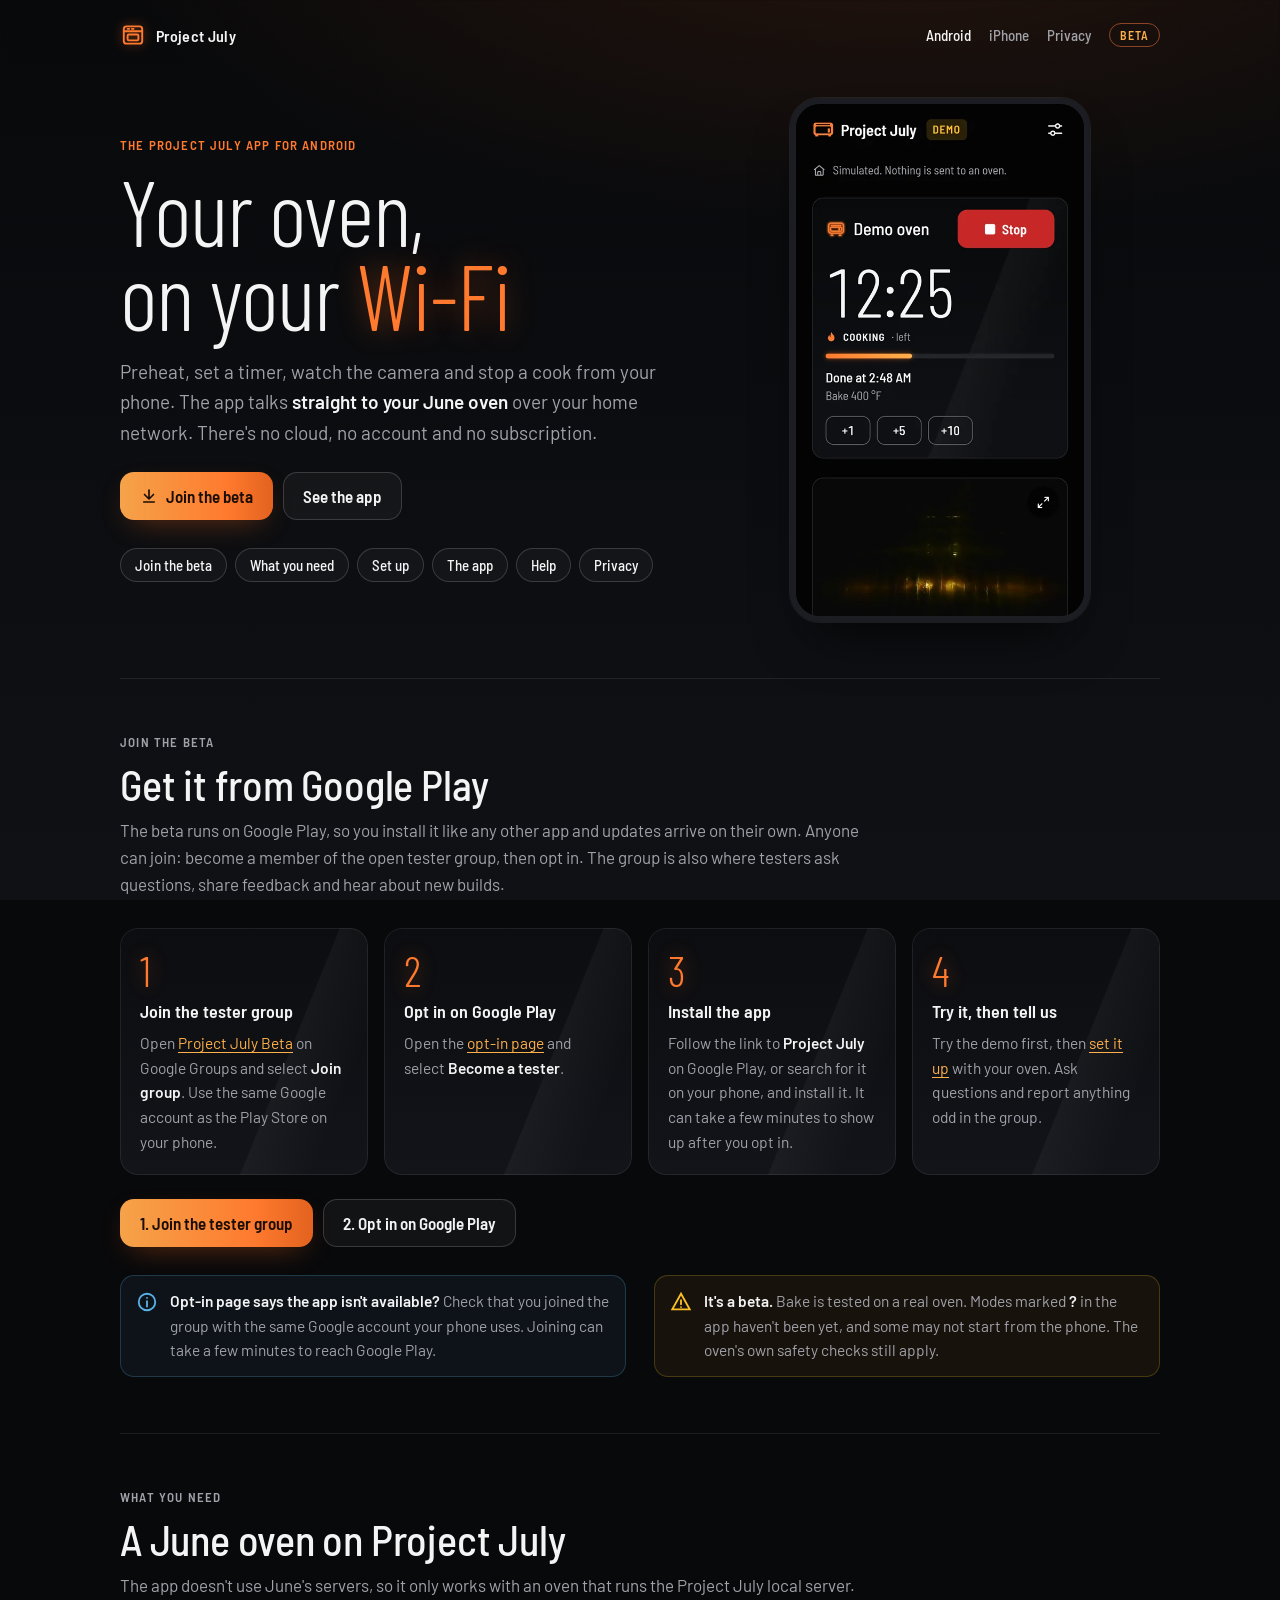
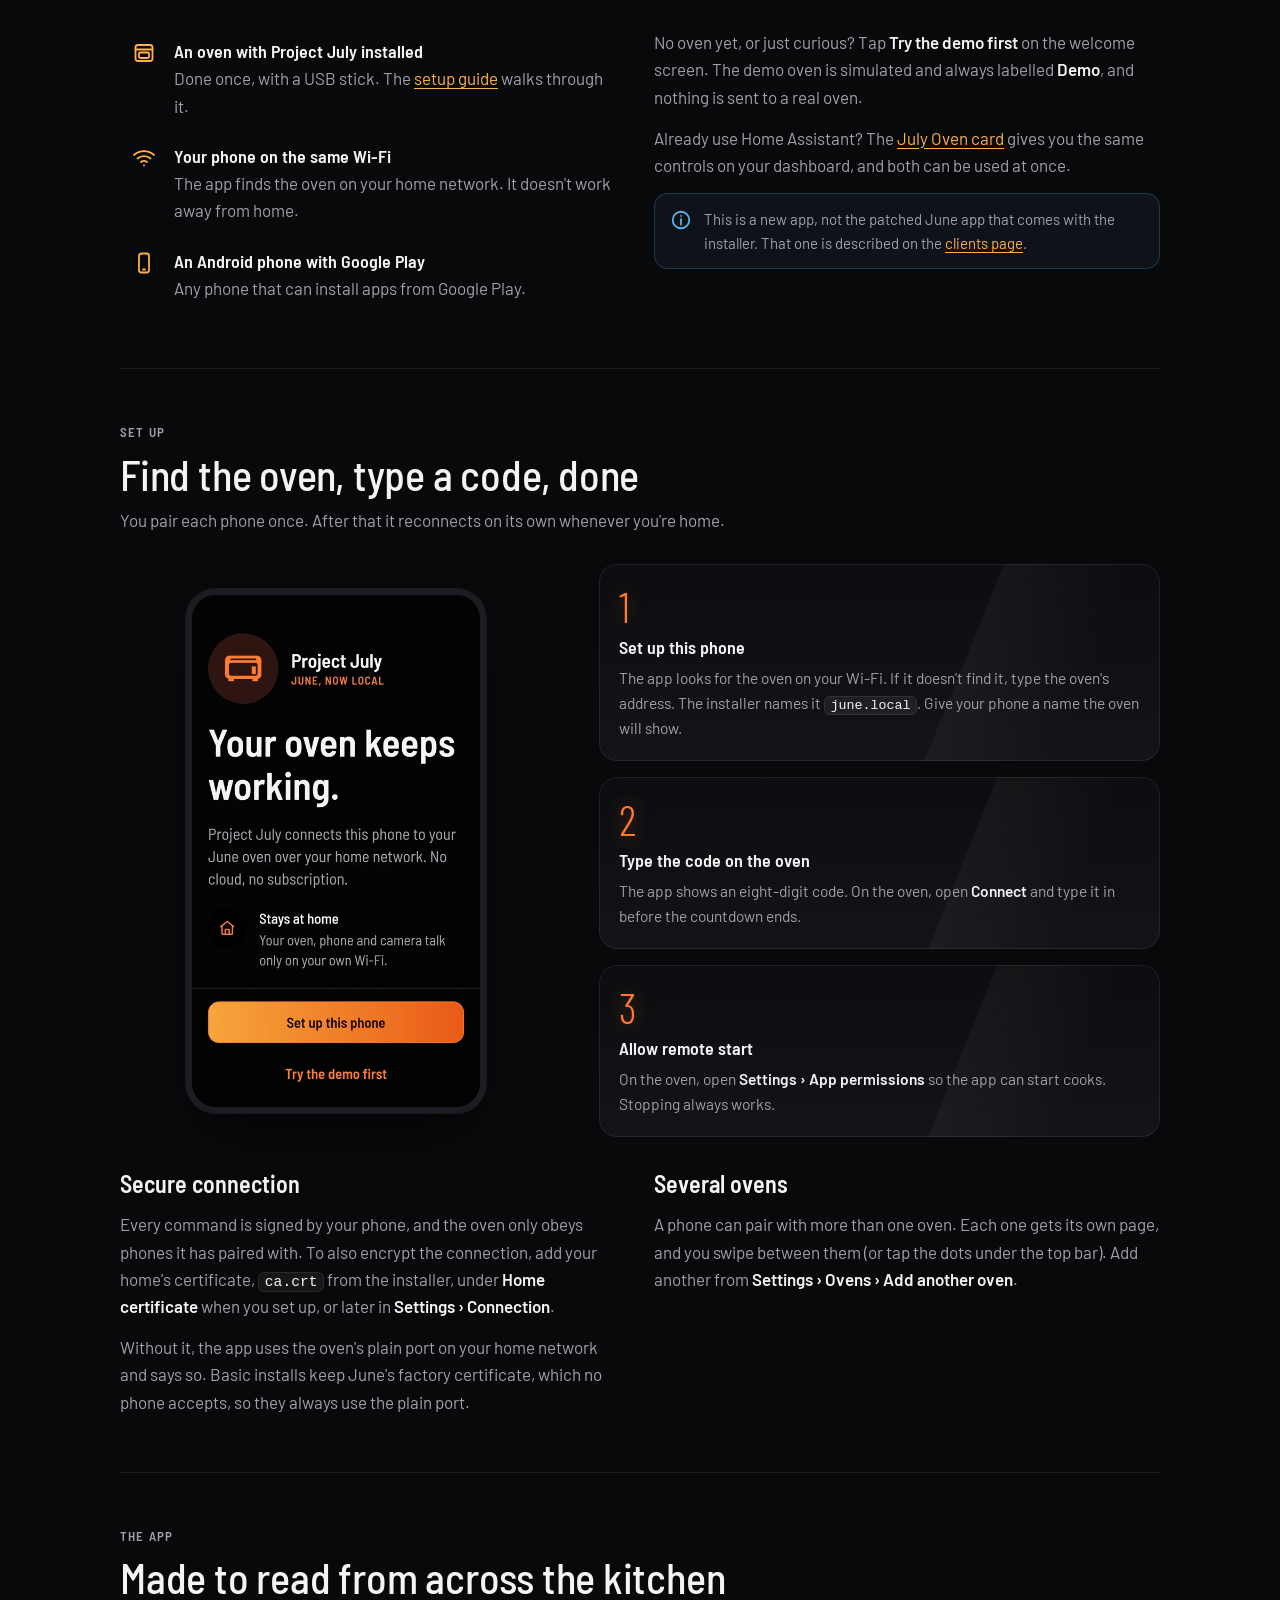
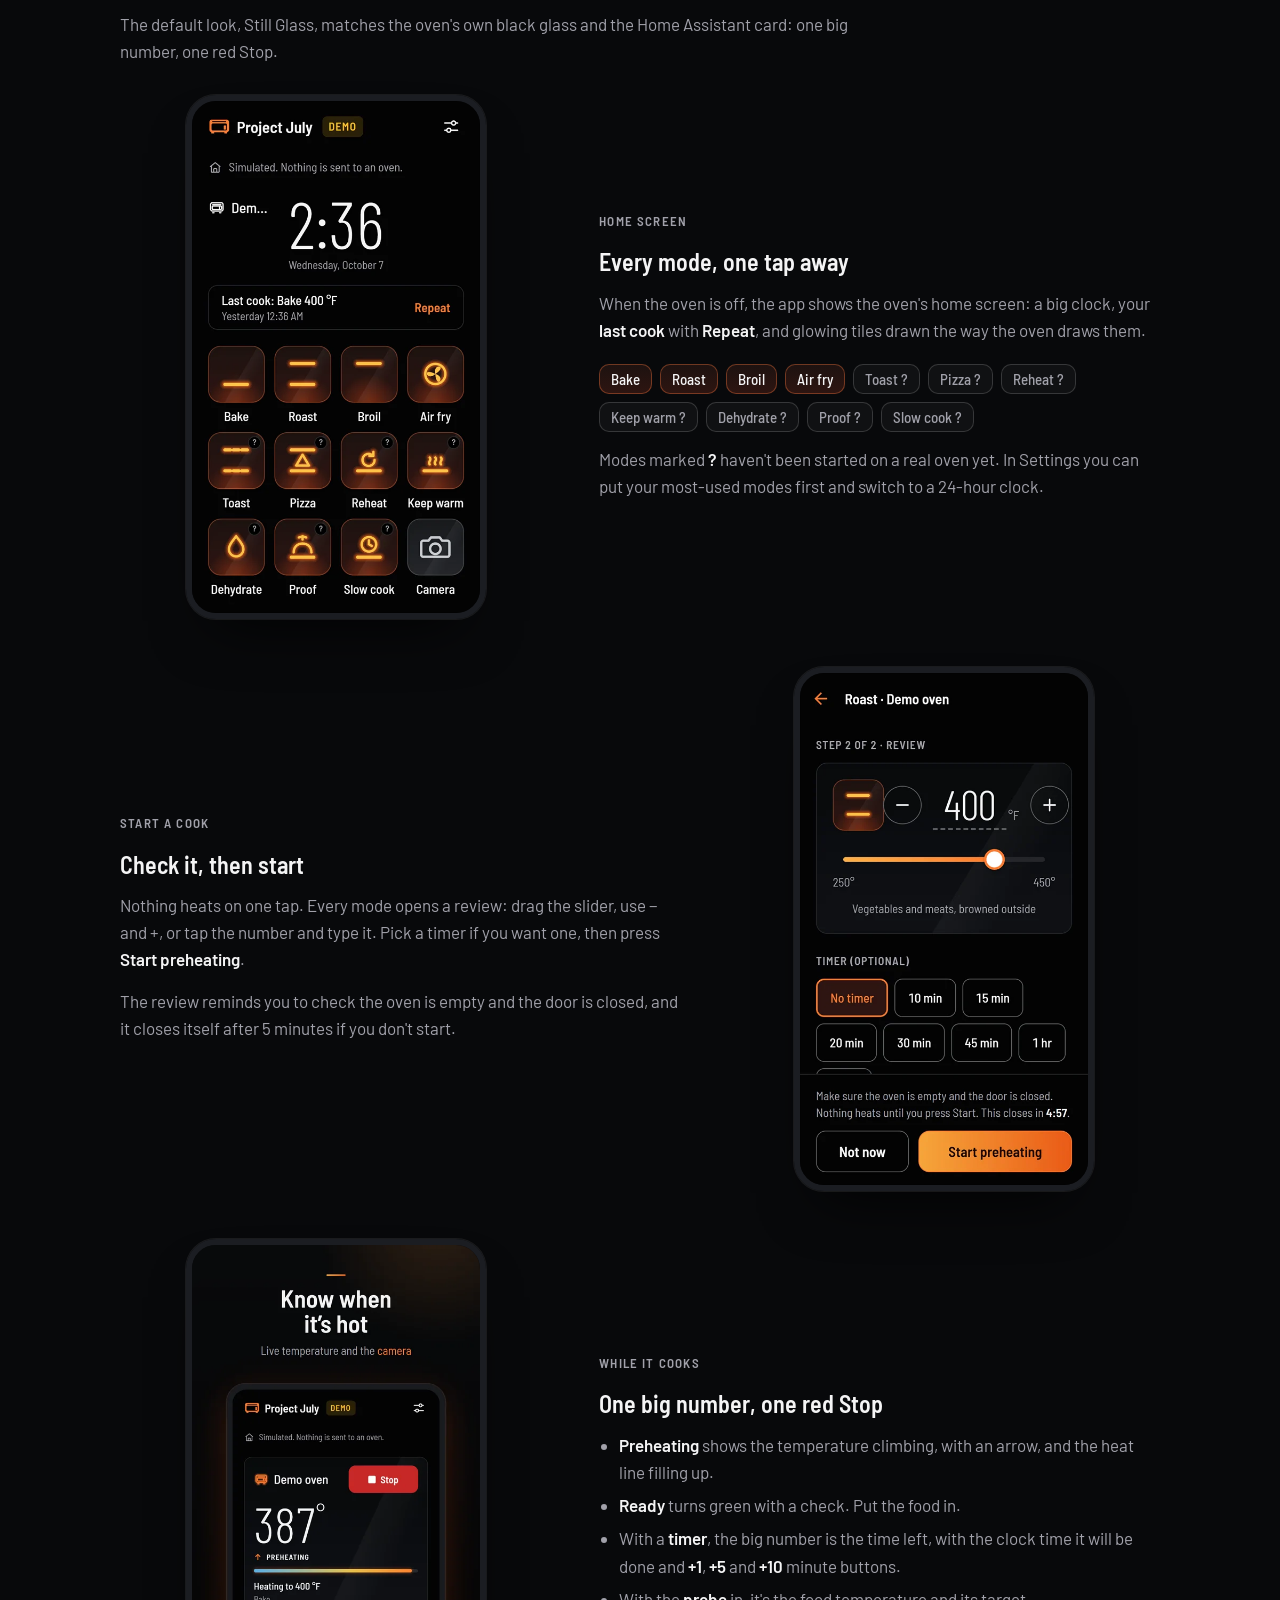
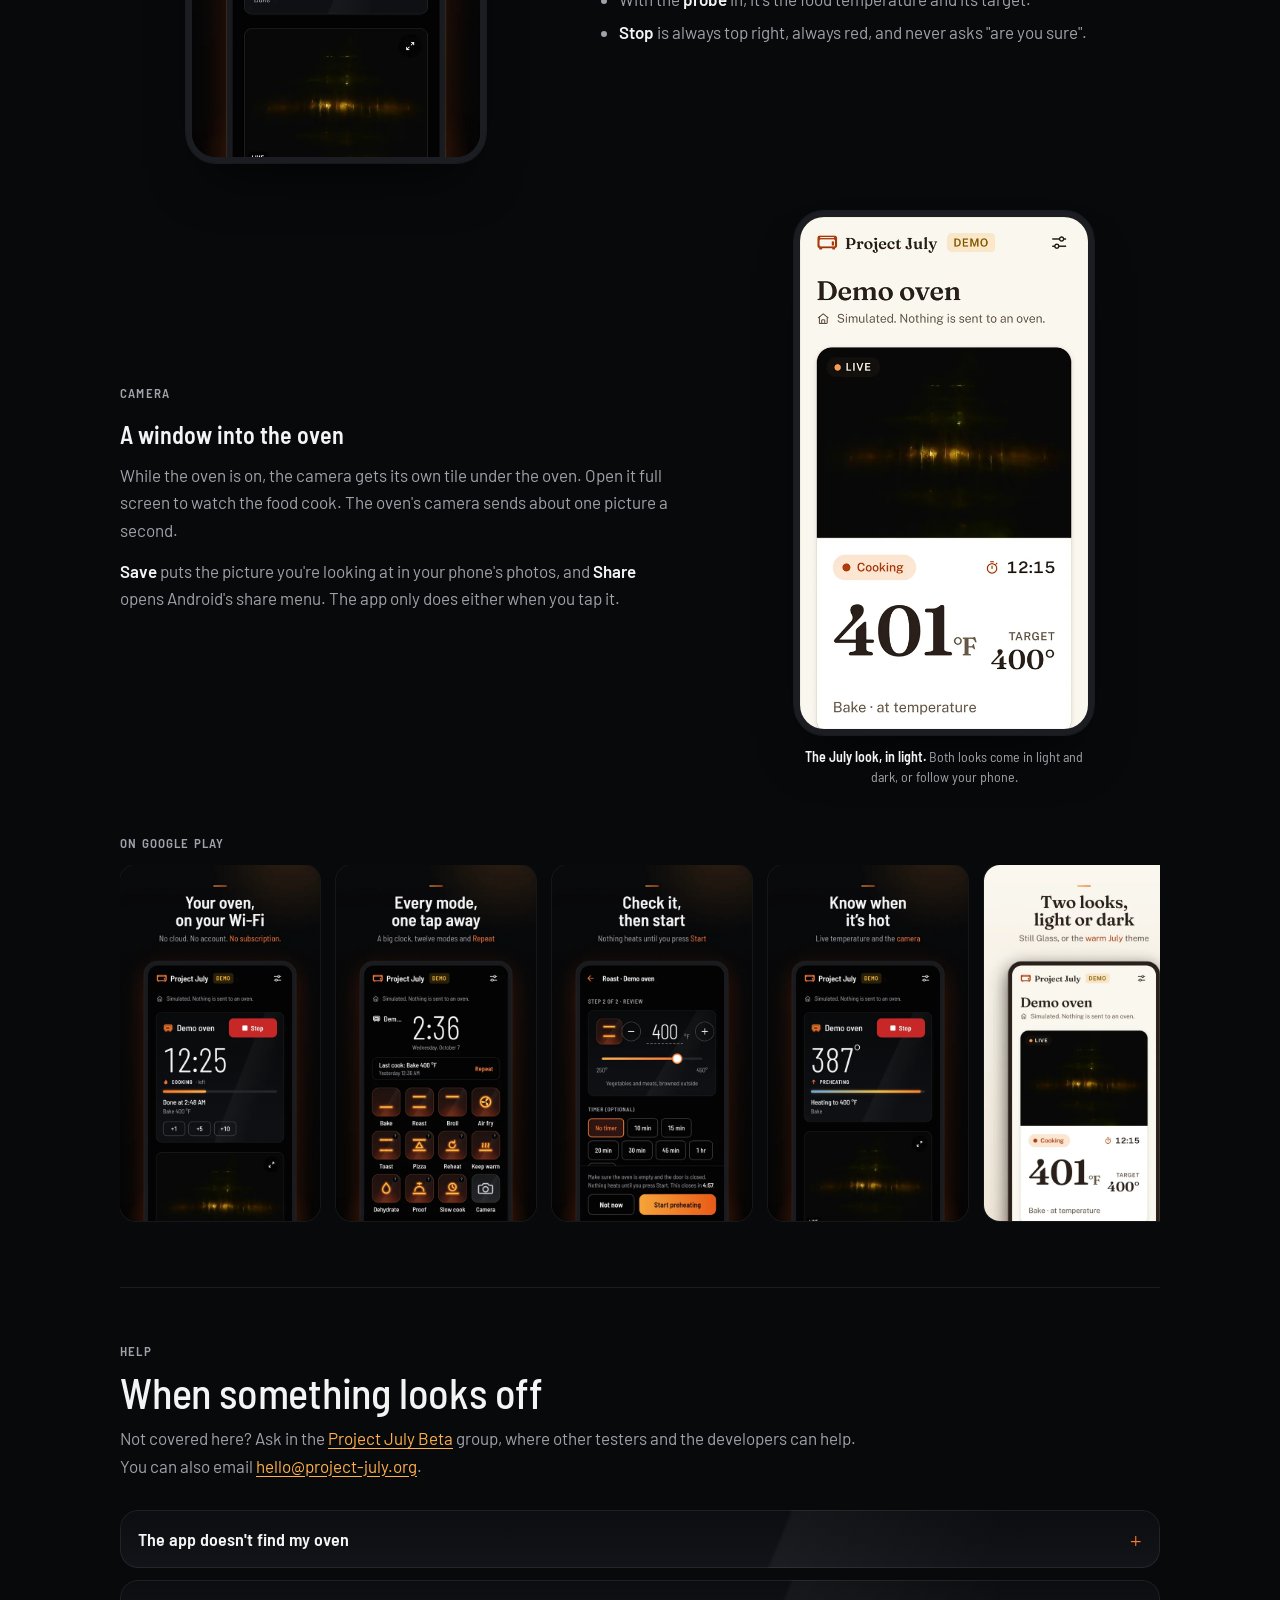
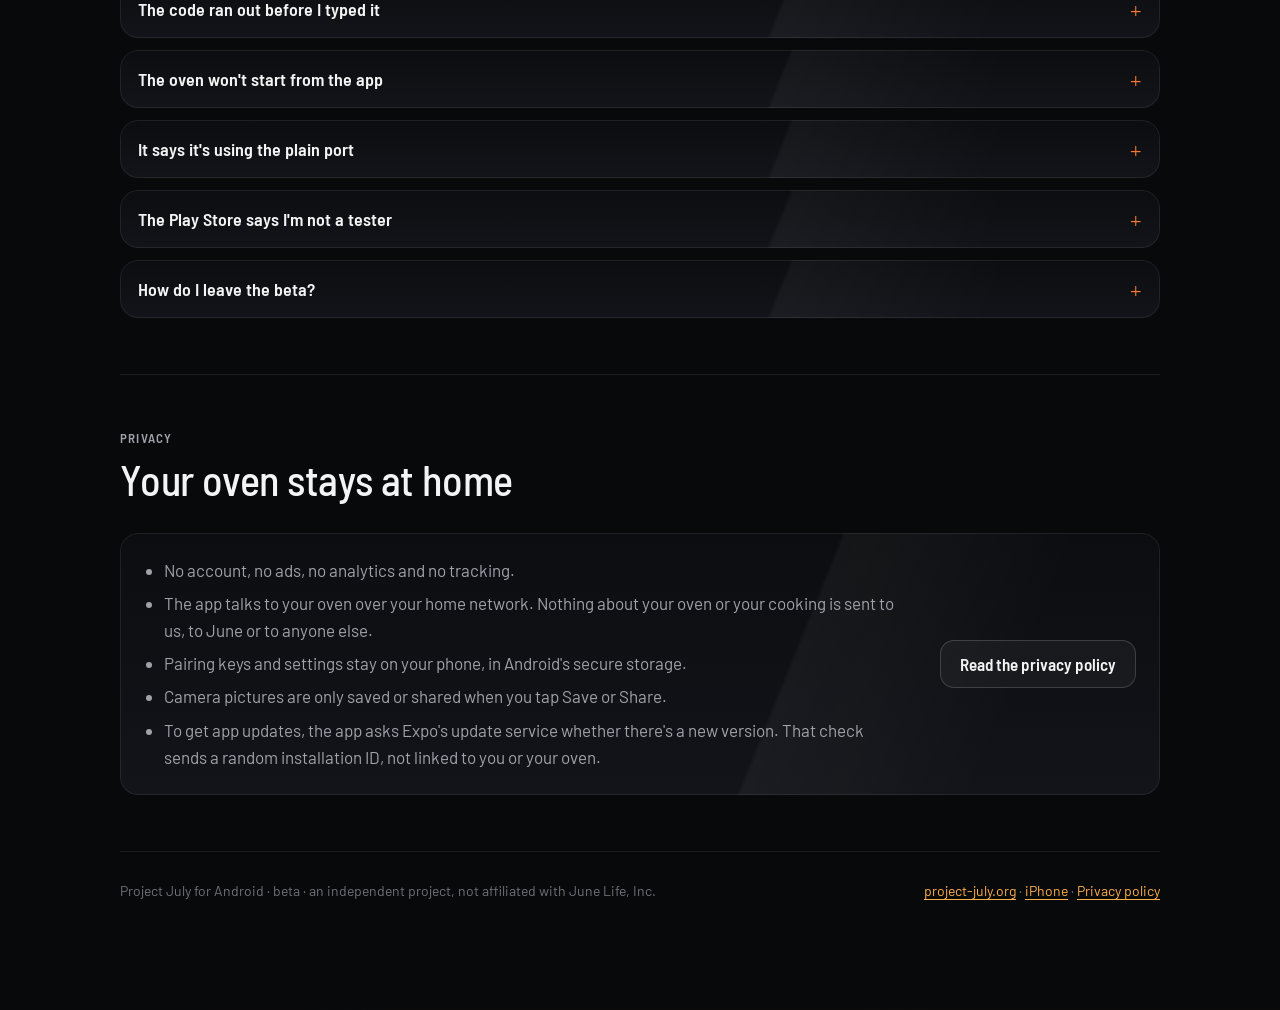
==== public/android/index.html @ 2d199216 "Add Android and iPhone app pages and the open beta sign-up - /android/ and /ios/: the Project July a" ====
<!doctype html>
<html lang="en">
<head>
<meta charset="utf-8">
<meta name="viewport" content="width=device-width, initial-scale=1">
<title>Project July for Android — Project July</title>
<meta name="description" content="The Project July app for Android: preheat, set timers, watch the camera and stop a cook on your June oven over your home Wi-Fi, with no cloud and no account. Join the beta on Google Play.">
<meta name="theme-color" content="#08090b">
<link rel="canonical" href="https://project-july.org/android/">
<link rel="icon" href="../assets/project-july-mark.svg" type="image/svg+xml">
<link rel="apple-touch-icon" href="../apple-touch-icon.png">

<!-- Link previews -->
<meta property="og:type" content="website">
<meta property="og:site_name" content="Project July">
<meta property="og:url" content="https://project-july.org/android/">
<meta property="og:title" content="Project July for Android: join the beta">
<meta property="og:description" content="Run your June oven from your phone, over your own home Wi-Fi. No cloud, no account, no subscription.">
<meta property="og:image" content="https://project-july.org/assets/app/feature-graphic.png">
<meta property="og:image:alt" content="Project July, June now local: the app's cooking screen with 12:25 left, a red Stop button and +1, +5 and +10 minute buttons.">
<meta property="og:locale" content="en_US">
<meta name="twitter:card" content="summary_large_image">
<link rel="preconnect" href="https://fonts.googleapis.com">
<link rel="preconnect" href="https://fonts.gstatic.com" crossorigin>
<link rel="stylesheet" href="https://fonts.googleapis.com/css2?family=Barlow:wght@400;500;600&family=Barlow+Condensed:wght@300;400;500&family=Barlow+Semi+Condensed:wght@400;500;600&display=swap">
<link rel="stylesheet" href="../css/app-pages.css">
</head>
<body>

<div class="wrap">
  <header class="top">
    <a class="brand" href="../" aria-label="Project July, home">
      <svg viewBox="0 0 24 24" fill="none" stroke="currentColor" stroke-width="1.75" stroke-linecap="round" stroke-linejoin="round" aria-hidden="true"><rect x="3.5" y="4" width="17" height="16" rx="2.5"/><path d="M3.5 8.5h17M7 6.3h1.5M11 6.3h1.5"/><rect x="7" y="11.5" width="10" height="5.5" rx="1.2"/></svg>
      Project July
    </a>
    <nav class="top-links" aria-label="App pages">
      <a href="./" aria-current="page">Android</a>
      <a href="../ios/">iPhone</a>
      <a href="/clients/privacy" class="hide-sm">Privacy</a>
      <span class="ver beta">Beta</span>
    </nav>
  </header>

  <div class="hero">
    <div>
      <div class="lab ember">The Project July app for Android</div>
      <h1 style="margin-top:14px">Your oven, on your <em>Wi‑Fi</em></h1>
      <p class="lede">Preheat, set a timer, watch the camera and stop a cook from your phone. The app talks <b>straight to your June oven</b> over your home network. There's no cloud, no account and no subscription.</p>
      <div class="btns">
        <a class="btn" href="#beta"><svg viewBox="0 0 24 24" fill="none" stroke="currentColor" stroke-width="2.2" stroke-linecap="round" stroke-linejoin="round" aria-hidden="true"><path d="M12 4v12M6 10l6 6 6-6M5 20h14"/></svg>Join the beta</a>
        <a class="btn ghost" href="#tour">See the app</a>
      </div>
      <nav class="jump" aria-label="Sections">
        <a href="#beta">Join the beta</a><a href="#needs">What you need</a><a href="#setup">Set up</a><a href="#tour">The app</a><a href="#help">Help</a><a href="#privacy">Privacy</a>
      </nav>
    </div>
    <figure class="phone glow"><img src="../assets/app/cooking.webp" width="540" height="960" alt="The app while cooking: Demo oven with a red Stop button, 12:25 left, Cooking, done at 2:48 AM, Bake 400 °F, buttons to add 1, 5 or 10 minutes, and the camera tile below."></figure>
  </div>

  <section id="beta">
    <div class="sec-head">
      <div class="lab">Join the beta</div>
      <h2>Get it from Google Play</h2>
      <p>The beta runs on Google Play, so you install it like any other app and updates arrive on their own. Anyone can join: become a member of the open tester group, then opt in. The group is also where testers ask questions, share feedback and hear about new builds.</p>
    </div>
    <ol class="steps">
      <li class="glass"><b>Join the tester group</b><span>Open <a href="https://groups.google.com/g/prj-july-beta">Project July Beta</a> on Google Groups and select <b>Join group</b>. Use the same Google account as the Play Store on your phone.</span></li>
      <li class="glass"><b>Opt in on Google Play</b><span>Open the <a href="https://play.google.com/apps/testing/org.projectjuly.oven">opt-in page</a> and select <b>Become a tester</b>.</span></li>
      <li class="glass"><b>Install the app</b><span>Follow the link to <b>Project July</b> on Google Play, or search for it on your phone, and install it. It can take a few minutes to show up after you opt in.</span></li>
      <li class="glass"><b>Try it, then tell us</b><span>Try the demo first, then <a href="#setup">set it up</a> with your oven. Ask questions and report anything odd in the group.</span></li>
    </ol>
    <div class="btns">
      <a class="btn" href="https://groups.google.com/g/prj-july-beta">1. Join the tester group</a>
      <a class="btn ghost" href="https://play.google.com/apps/testing/org.projectjuly.oven">2. Opt in on Google Play</a>
    </div>
    <div class="two" style="margin-top:28px">
      <div class="note cool" role="note"><svg viewBox="0 0 24 24" fill="none" stroke="currentColor" stroke-width="2" stroke-linecap="round" aria-hidden="true"><circle cx="12" cy="12" r="9"/><path d="M12 11v6M12 7.5v.01"/></svg><div><b>Opt-in page says the app isn't available?</b> Check that you joined the group with the same Google account your phone uses. Joining can take a few minutes to reach Google Play.</div></div>
      <div class="note" role="note"><svg viewBox="0 0 24 24" fill="none" stroke="currentColor" stroke-width="2" stroke-linecap="round" aria-hidden="true"><path d="M12 3 2.5 20h19z"/><path d="M12 10v4.5M12 17.5v.01"/></svg><div><b>It's a beta.</b> Bake is tested on a real oven. Modes marked <b>?</b> in the app haven't been yet, and some may not start from the phone. The oven's own safety checks still apply.</div></div>
    </div>
  </section>

  <section id="needs">
    <div class="sec-head">
      <div class="lab">What you need</div>
      <h2>A June oven on Project July</h2>
      <p>The app doesn't use June's servers, so it only works with an oven that runs the Project July local server.</p>
    </div>
    <div class="two">
      <ul class="feats">
        <li><svg viewBox="0 0 24 24" fill="none" stroke="currentColor" stroke-width="1.8" stroke-linecap="round" stroke-linejoin="round" aria-hidden="true"><rect x="3.5" y="4" width="17" height="16" rx="2.5"/><path d="M3.5 8.5h17"/><rect x="7" y="11.5" width="10" height="5.5" rx="1.2"/></svg><div><b>An oven with Project July installed</b>Done once, with a USB stick. The <a href="../setup/">setup guide</a> walks through it.</div></li>
        <li><svg viewBox="0 0 24 24" fill="none" stroke="currentColor" stroke-width="1.8" stroke-linecap="round" stroke-linejoin="round" aria-hidden="true"><path d="M2 9a15 15 0 0 1 20 0M5.5 12.5a10 10 0 0 1 13 0M9 16a5 5 0 0 1 6 0"/><path d="M12 19.5v.01"/></svg><div><b>Your phone on the same Wi‑Fi</b>The app finds the oven on your home network. It doesn't work away from home.</div></li>
        <li><svg viewBox="0 0 24 24" fill="none" stroke="currentColor" stroke-width="1.8" stroke-linecap="round" stroke-linejoin="round" aria-hidden="true"><rect x="7" y="2.5" width="10" height="19" rx="2.5"/><path d="M11 18.5h2"/></svg><div><b>An Android phone with Google Play</b>Any phone that can install apps from Google Play.</div></li>
      </ul>
      <div class="prose">
        <p>No oven yet, or just curious? Tap <b>Try the demo first</b> on the welcome screen. The demo oven is simulated and always labelled <b>Demo</b>, and nothing is sent to a real oven.</p>
        <p>Already use Home Assistant? The <a href="../card/">July Oven card</a> gives you the same controls on your dashboard, and both can be used at once.</p>
        <p class="note cool" style="font-size:15px"><svg viewBox="0 0 24 24" fill="none" stroke="currentColor" stroke-width="2" stroke-linecap="round" aria-hidden="true"><circle cx="12" cy="12" r="9"/><path d="M12 11v6M12 7.5v.01"/></svg><span>This is a new app, not the patched June app that comes with the installer. That one is described on the <a href="../clients#android">clients page</a>.</span></p>
      </div>
    </div>
  </section>

  <section id="setup">
    <div class="sec-head">
      <div class="lab">Set up</div>
      <h2>Find the oven, type a code, done</h2>
      <p>You pair each phone once. After that it reconnects on its own whenever you're home.</p>
    </div>
    <div class="pair">
      <figure class="phone"><img src="../assets/app/welcome.webp" width="540" height="960" loading="lazy" alt="Welcome screen: Your oven keeps working, with Set up this phone and Try the demo first."></figure>
      <ol class="steps three" style="grid-template-columns:minmax(0,1fr)">
        <li class="glass"><b>Set up this phone</b><span>The app looks for the oven on your Wi‑Fi. If it doesn't find it, type the oven's address. The installer names it <code>june.local</code>. Give your phone a name the oven will show.</span></li>
        <li class="glass"><b>Type the code on the oven</b><span>The app shows an eight-digit code. On the oven, open <b>Connect</b> and type it in before the countdown ends.</span></li>
        <li class="glass"><b>Allow remote start</b><span>On the oven, open <b>Settings › App permissions</b> so the app can start cooks. Stopping always works.</span></li>
      </ol>
    </div>
    <div class="two" style="margin-top:28px">
      <div class="prose">
        <h3>Secure connection</h3>
        <p>Every command is signed by your phone, and the oven only obeys phones it has paired with. To also encrypt the connection, add your home's certificate, <code>ca.crt</code> from the installer, under <b>Home certificate</b> when you set up, or later in <b>Settings › Connection</b>.</p>
        <p>Without it, the app uses the oven's plain port on your home network and says so. Basic installs keep June's factory certificate, which no phone accepts, so they always use the plain port.</p>
      </div>
      <div class="prose">
        <h3>Several ovens</h3>
        <p>A phone can pair with more than one oven. Each one gets its own page, and you swipe between them (or tap the dots under the top bar). Add another from <b>Settings › Ovens › Add another oven</b>.</p>
      </div>
    </div>
  </section>

  <section id="tour">
    <div class="sec-head">
      <div class="lab">The app</div>
      <h2>Made to read from across the kitchen</h2>
      <p>The default look, Still Glass, matches the oven's own black glass and the Home Assistant card: one big number, one red Stop.</p>
    </div>

    <div class="pair">
      <figure class="phone"><img src="../assets/app/home.webp" width="540" height="960" loading="lazy" alt="Home screen with the oven off: a big clock, the last cook (Bake 400 °F) with Repeat, and twelve glowing tiles for the cook modes and the camera."></figure>
      <div class="prose">
        <div class="lab">Home screen</div>
        <h3>Every mode, one tap away</h3>
        <p>When the oven is off, the app shows the oven's home screen: a big clock, your <b>last cook</b> with <b>Repeat</b>, and glowing tiles drawn the way the oven draws them.</p>
        <div class="modes"><span class="mode">Bake</span><span class="mode">Roast</span><span class="mode">Broil</span><span class="mode">Air fry</span><span class="mode off">Toast ?</span><span class="mode off">Pizza ?</span><span class="mode off">Reheat ?</span><span class="mode off">Keep warm ?</span><span class="mode off">Dehydrate ?</span><span class="mode off">Proof ?</span><span class="mode off">Slow cook ?</span></div>
        <p>Modes marked <b>?</b> haven't been started on a real oven yet. In Settings you can put your most-used modes first and switch to a 24-hour clock.</p>
      </div>
    </div>

    <div class="pair flip" style="margin-top:48px">
      <div class="prose">
        <div class="lab">Start a cook</div>
        <h3>Check it, then start</h3>
        <p>Nothing heats on one tap. Every mode opens a review: drag the slider, use − and +, or tap the number and type it. Pick a timer if you want one, then press <b>Start preheating</b>.</p>
        <p>The review reminds you to check the oven is empty and the door is closed, and it closes itself after 5 minutes if you don't start.</p>
      </div>
      <figure class="phone"><img src="../assets/app/start.webp" width="540" height="960" loading="lazy" alt="Start review for Roast at 400 °F: minus and plus buttons, a slider from 250 to 450 degrees, timer choices from No timer to 1 hour, and Not now and Start preheating buttons."></figure>
    </div>

    <div class="pair" style="margin-top:48px">
      <figure class="phone"><img src="../assets/app/store-04-preheat.webp" width="540" height="960" loading="lazy" alt="Know when it's hot: the app preheating, with the temperature climbing, the heat line and the camera tile below."></figure>
      <div class="prose">
        <div class="lab">While it cooks</div>
        <h3>One big number, one red Stop</h3>
        <ul>
          <li><b>Preheating</b> shows the temperature climbing, with an arrow, and the heat line filling up.</li>
          <li><b>Ready</b> turns green with a check. Put the food in.</li>
          <li>With a <b>timer</b>, the big number is the time left, with the clock time it will be done and <b>+1</b>, <b>+5</b> and <b>+10</b> minute buttons.</li>
          <li>With the <b>probe</b> in, it's the food temperature and its target.</li>
          <li><b>Stop</b> is always top right, always red, and never asks "are you sure".</li>
        </ul>
      </div>
    </div>

    <div class="pair flip" style="margin-top:48px">
      <div class="prose">
        <div class="lab">Camera</div>
        <h3>A window into the oven</h3>
        <p>While the oven is on, the camera gets its own tile under the oven. Open it full screen to watch the food cook. The oven's camera sends about one picture a second.</p>
        <p><b>Save</b> puts the picture you're looking at in your phone's photos, and <b>Share</b> opens Android's share menu. The app only does either when you tap it.</p>
      </div>
      <figure class="phone"><img src="../assets/app/july-light.webp" width="540" height="960" loading="lazy" alt="The July theme in light mode: the camera above a large 401 °F reading and the 400 degree target."><figcaption><b>The July look, in light.</b> Both looks come in light and dark, or follow your phone.</figcaption></figure>
    </div>

    <div style="margin-top:48px">
      <div class="lab" style="margin-bottom:14px">On Google Play</div>
      <div class="gallery" tabindex="0" aria-label="Store screenshots, scroll sideways">
        <img src="../assets/app/store-01-cooking.webp" width="540" height="960" loading="lazy" alt="Your oven, on your Wi-Fi. No cloud, no account, no subscription. The cooking screen.">
        <img src="../assets/app/store-02-home.webp" width="540" height="960" loading="lazy" alt="Every mode, one tap away. The home screen with the clock, last cook and mode tiles.">
        <img src="../assets/app/store-03-start.webp" width="540" height="960" loading="lazy" alt="Check it, then start. The review before a cook.">
        <img src="../assets/app/store-04-preheat.webp" width="540" height="960" loading="lazy" alt="Know when it's hot. The preheating screen.">
        <img src="../assets/app/store-05-july-light.webp" width="540" height="960" loading="lazy" alt="Two looks, light or dark. The July theme in light.">
      </div>
    </div>
  </section>

  <section id="help">
    <div class="sec-head">
      <div class="lab">Help</div>
      <h2>When something looks off</h2>
      <p>Not covered here? Ask in the <a href="https://groups.google.com/g/prj-july-beta">Project July Beta</a> group, where other testers and the developers can help. You can also email <a href="mailto:hello@project-july.org">hello@project-july.org</a>.</p>
    </div>
    <div class="faq">
      <details class="glass"><summary>The app doesn't find my oven</summary><div>
        <p>Check that the phone is on your home Wi‑Fi, not mobile data or a guest network, and that the oven shows it's connected. Then type the address yourself: <code>june.local</code>, or the oven's IP address from your router.</p>
        <p>If the address works in the phone's browser (it opens june-local's status page) but not in the app, post in the <a href="https://groups.google.com/g/prj-july-beta">Project July Beta</a> group.</p>
      </div></details>
      <details class="glass"><summary>The code ran out before I typed it</summary><div>
        <p>Go back and start pairing again for a fresh code. Open the oven's <b>Connect</b> screen first, so it's ready when the code appears.</p>
      </div></details>
      <details class="glass"><summary>The oven won't start from the app</summary><div>
        <p>The app says why in plain words. Most often:</p>
        <ul>
          <li><b>Remote start is off.</b> On the oven, open Settings › App permissions and turn it on.</li>
          <li><b>The door is open</b>, or there's food or a probe inside. Close it, or take it out before preheating.</li>
          <li><b>The mode is marked ?</b>, and the oven may not start that one from a phone yet. Start it on the oven.</li>
        </ul>
      </div></details>
      <details class="glass"><summary>It says it's using the plain port</summary><div>
        <p>Your phone doesn't trust your home's certificate yet. Commands are still signed and only paired phones are obeyed, but the link isn't encrypted. To encrypt it, add <code>ca.crt</code> under <b>Settings › Connection › Home certificate</b> and check the connection again.</p>
      </div></details>
      <details class="glass"><summary>The Play Store says I'm not a tester</summary><div>
        <p>Join <a href="https://groups.google.com/g/prj-july-beta">the tester group</a> with the Google account your phone uses, wait a few minutes, then open the <a href="https://play.google.com/apps/testing/org.projectjuly.oven">opt-in page</a> again. If you have several Google accounts on the phone, switch to that one in the Play Store.</p>
      </div></details>
      <details class="glass"><summary>How do I leave the beta?</summary><div>
        <p>On the <a href="https://play.google.com/apps/testing/org.projectjuly.oven">opt-in page</a>, select <b>Leave the program</b>, then uninstall the app. You can also leave the Google group.</p>
      </div></details>
    </div>
  </section>

  <section id="privacy">
    <div class="sec-head">
      <div class="lab">Privacy</div>
      <h2>Your oven stays at home</h2>
    </div>
    <div class="glass privacy-box">
      <ul>
        <li>No account, no ads, no analytics and no tracking.</li>
        <li>The app talks to your oven over your home network. Nothing about your oven or your cooking is sent to us, to June or to anyone else.</li>
        <li>Pairing keys and settings stay on your phone, in Android's secure storage.</li>
        <li>Camera pictures are only saved or shared when you tap Save or Share.</li>
        <li>To get app updates, the app asks Expo's update service whether there's a new version. That check sends a random installation ID, not linked to you or your oven.</li>
      </ul>
      <a class="btn ghost" href="/clients/privacy">Read the privacy policy</a>
    </div>
  </section>

  <footer>
    <span>Project July for Android · beta · an independent project, not affiliated with June Life, Inc.</span>
    <span><a href="../">project-july.org</a> · <a href="../ios/">iPhone</a> · <a href="/clients/privacy">Privacy policy</a></span>
  </footer>
</div>

</body>
</html>
---- public/css/app-pages.css ----
/* The Project July app pages (/android/, /ios/, /privacy/). The same dark glass as the card
   guide at /card/, since the app's default Still Glass theme matches the card. */
:root{
  --ink:#08090b; --ink2:#0f1115; --glass:#121419; --rim:rgba(255,255,255,.08); --rim2:rgba(255,255,255,.16); --sheen:rgba(255,255,255,.04);
  --fg:#f4f4f5; --fg2:#a1a1aa; --fg3:#71717a;
  --ember:#ff7a2e; --ember2:#ffb04a; --glyph:#ffc247; --glow:rgba(255,106,26,.45);
  --green:#4ade80; --amber:#fbbf24; --cool:#5ab0e8; --stop:#c62828;
  --f-display:'Barlow Condensed','Barlow',system-ui,sans-serif;
  --f-label:'Barlow Semi Condensed','Barlow',system-ui,sans-serif;
  --f-body:'Barlow',system-ui,-apple-system,'Segoe UI',sans-serif;
  --f-mono:ui-monospace,'SFMono-Regular',Menlo,Consolas,monospace;
  color-scheme:dark;
}
*{box-sizing:border-box}
html{background:var(--ink)}
body{margin:0;background:radial-gradient(1200px 500px at 70% -120px,rgba(255,106,26,.13),transparent 70%),linear-gradient(180deg,var(--ink) 0%,var(--ink2) 100%) fixed;color:var(--fg);font:400 17px/1.6 var(--f-body);-webkit-font-smoothing:antialiased}
.wrap{max-width:1080px;margin:0 auto;padding-inline:20px;padding-block:0 80px}
a{color:var(--ember2);text-underline-offset:3px}
a:hover{color:var(--glyph)}
:focus-visible{outline:2px solid #7cc4f2;outline-offset:3px;border-radius:6px}
h1,h2,h3{font-family:var(--f-label);font-weight:600;text-wrap:balance;margin:0;line-height:1.1}
p{margin:0}
code{font:500 .86em var(--f-mono);background:rgba(255,255,255,.06);border:1px solid var(--rim);padding:.08em .4em;border-radius:6px;color:var(--fg);overflow-wrap:anywhere}
b,strong{font-weight:600;color:var(--fg)}
.lab{font:600 13px/1.2 var(--f-label);letter-spacing:.09em;text-transform:uppercase;color:var(--fg2)}
.lab.ember{color:var(--ember)}
.glass{background:linear-gradient(112deg,transparent 0 63%,var(--sheen) 63.4%,transparent 84%),linear-gradient(180deg,#0c0d10 0%,var(--glass) 100%);box-shadow:inset 0 0 0 1px var(--rim);border-radius:18px}

/* top bar */
.top{display:flex;align-items:center;justify-content:space-between;gap:16px;padding-block:22px}
.brand{color:var(--fg);text-decoration:none;display:flex;align-items:center;gap:10px;font:600 16px var(--f-label);letter-spacing:.02em}
.brand svg{width:26px;height:26px;color:var(--ember);filter:drop-shadow(0 0 6px var(--glow))}
.top-links{display:flex;flex-wrap:wrap;gap:6px 18px;align-items:center;font:500 15px var(--f-label)}
.top-links a{color:var(--fg2);text-decoration:none}
.top-links a:hover,.top-links a[aria-current="page"]{color:var(--fg)}
.ver{font:600 12px var(--f-label);letter-spacing:.08em;text-transform:uppercase;color:var(--fg2);border:1px solid var(--rim2);border-radius:999px;padding:4px 10px}
.ver.beta{color:var(--ember2);border-color:rgba(255,122,64,.5)}

/* hero */
.hero{display:grid;grid-template-columns:minmax(0,1.25fr) minmax(0,1fr);gap:48px;align-items:center;padding-block:28px 56px}
.hero h1{font-family:var(--f-display);font-weight:300;font-size:clamp(52px,8vw,92px);line-height:.92;letter-spacing:-.01em}
.hero h1 em{font-style:normal;color:var(--ember);text-shadow:0 0 28px var(--glow)}
.hero .lede{margin-top:20px;font-size:19px;color:var(--fg2);max-width:34em}
.hero .lede b{color:var(--fg)}
.jump{display:flex;flex-wrap:wrap;gap:8px;margin-top:28px}
.jump a{font:500 15px var(--f-label);color:var(--fg);text-decoration:none;padding:7px 14px;border-radius:999px;border:1px solid var(--rim2);background:rgba(255,255,255,.03);transition:border-color .15s,background .15s}
.jump a:hover{border-color:rgba(255,122,64,.6);background:rgba(255,122,46,.08);color:var(--fg)}

/* buttons */
.btns{display:flex;flex-wrap:wrap;gap:10px;margin-top:24px}
.btn{display:inline-flex;align-items:center;gap:8px;min-height:48px;padding:0 20px;border-radius:14px;font:600 17px var(--f-label);text-decoration:none;color:#1a0d05;background:linear-gradient(90deg,#f5a34a,var(--ember) 70%,#e2621f);box-shadow:0 10px 30px -12px var(--glow)}
.btn:hover{color:#1a0d05;filter:brightness(1.06)}
.btn.ghost{color:var(--fg);background:rgba(255,255,255,.04);box-shadow:inset 0 0 0 1px var(--rim2)}
.btn.ghost:hover{color:var(--fg);box-shadow:inset 0 0 0 1px rgba(255,122,64,.6)}
.btn svg{width:18px;height:18px}

/* phone screenshots */
.phone{position:relative;margin:0;min-width:0;justify-self:center;width:100%;max-width:300px}
.phone img{display:block;width:100%;height:auto;border-radius:30px;border:6px solid #1b1d22;box-shadow:0 0 0 1px rgba(255,255,255,.08),0 30px 60px -28px rgba(0,0,0,.9)}
.phone.glow::before{content:"";position:absolute;inset:10% -8% -4%;background:radial-gradient(closest-side,rgba(255,106,26,.32),transparent);filter:blur(30px);z-index:-1}
.phone figcaption,.shot figcaption{margin-top:12px;font:400 14px/1.45 var(--f-label);color:var(--fg2);text-align:center}
.phone figcaption b{color:var(--fg);font-weight:600}
.gallery{display:grid;grid-auto-flow:column;grid-auto-columns:minmax(200px,1fr);gap:16px;overflow-x:auto;padding-bottom:10px;scroll-snap-type:x mandatory}
.gallery img{display:block;width:100%;height:auto;border-radius:16px;box-shadow:0 0 0 1px rgba(255,255,255,.06);scroll-snap-align:start}

/* sections */
section{padding-block:56px;border-top:1px solid var(--rim)}
.sec-head{display:grid;gap:10px;margin-bottom:30px;max-width:44em}
.sec-head h2{font-size:clamp(30px,4vw,42px);font-weight:500;letter-spacing:-.005em}
.sec-head p{color:var(--fg2)}
.pair{display:grid;grid-template-columns:minmax(0,1fr) minmax(0,1.3fr);gap:48px;align-items:center}
.pair.flip{grid-template-columns:minmax(0,1.3fr) minmax(0,1fr)}
.two{display:grid;grid-template-columns:repeat(2,minmax(0,1fr));gap:28px;align-items:start}
.prose{display:grid;gap:14px;min-width:0;color:var(--fg2)}
.prose b{color:var(--fg)}
.prose h3{font-size:24px;font-weight:600;color:var(--fg);margin-top:6px}
.prose ul{margin:0;padding-left:20px;display:grid;gap:6px}

/* steps */
.steps{list-style:none;margin:0;padding:0;display:grid;grid-template-columns:repeat(4,minmax(0,1fr));gap:16px;counter-reset:s}
.steps li{counter-increment:s;padding:20px;display:grid;gap:8px;align-content:start;color:var(--fg2);font-size:15.5px;min-width:0}
.steps li::before{content:counter(s);font:300 44px/1 var(--f-display);color:var(--ember);text-shadow:0 0 18px var(--glow)}
.steps li>b{font:600 18px/1.25 var(--f-label);color:var(--fg)}
.steps.three{grid-template-columns:repeat(3,minmax(0,1fr))}

/* features */
.feats{list-style:none;margin:0;padding:0;display:grid;gap:4px}
.feats li{display:grid;grid-template-columns:28px minmax(0,1fr);gap:14px;padding:10px 12px;border-radius:12px;color:var(--fg2)}
.feats li svg{width:24px;height:24px;color:var(--ember2);margin-top:2px}
.feats li b{display:block;font-family:var(--f-label);font-size:18px;line-height:1.35;margin-bottom:2px}

.note{display:grid;grid-template-columns:22px minmax(0,1fr);gap:12px;padding:14px 16px;border-radius:14px;background:rgba(251,191,36,.06);box-shadow:inset 0 0 0 1px rgba(251,191,36,.22);color:var(--fg2);font-size:15.5px}
.note svg{width:22px;height:22px;color:var(--amber);margin-top:2px}
.note.cool{background:rgba(90,176,232,.06);box-shadow:inset 0 0 0 1px rgba(90,176,232,.24)}
.note.cool svg{color:var(--cool)}

.modes{display:flex;flex-wrap:wrap;gap:8px;margin-top:6px}
.mode{font:500 15px var(--f-label);padding:6px 12px;border-radius:10px;background:linear-gradient(180deg,#1d1210,#2e1511);box-shadow:inset 0 0 0 1px rgba(255,122,64,.36);color:var(--fg)}
.mode.off{background:rgba(255,255,255,.03);box-shadow:inset 0 0 0 1px var(--rim2);color:var(--fg2)}

.faq{display:grid;gap:12px}
.faq details{padding:0 18px}
.faq summary{cursor:pointer;list-style:none;padding:16px 0;font:600 18px var(--f-label);display:flex;justify-content:space-between;gap:16px;align-items:center}
.faq summary::-webkit-details-marker{display:none}
.faq summary::after{content:"+";font:300 26px/1 var(--f-display);color:var(--ember)}
.faq details[open] summary::after{content:"−"}
.faq details>div{padding-bottom:18px;color:var(--fg2);display:grid;gap:10px}
.faq ul{margin:0;padding-left:20px;display:grid;gap:6px}

/* the privacy summary at the bottom of each app page */
.privacy-box{padding:24px;display:grid;grid-template-columns:minmax(0,1fr) auto;gap:20px 32px;align-items:center}
.privacy-box ul{margin:0;padding-left:20px;display:grid;gap:6px;color:var(--fg2)}

/* the full privacy policy */
.policy{max-width:46em;display:grid;gap:16px;color:var(--fg2)}
.policy h2{font-size:28px;font-weight:600;color:var(--fg);margin-top:28px;scroll-margin-top:16px}
.policy h3{font-size:20px;font-weight:600;color:var(--fg);margin-top:8px}
.policy ul{margin:0;padding-left:22px;display:grid;gap:8px}
.policy .meta{font:500 15px var(--f-label);color:var(--fg3)}
.tbl{overflow-x:auto;border-radius:14px;box-shadow:inset 0 0 0 1px var(--rim)}
table{border-collapse:collapse;width:100%;min-width:560px;font-size:15px}
th,td{text-align:left;padding:12px 16px;border-bottom:1px solid var(--rim);vertical-align:top}
th{font:600 12px var(--f-label);letter-spacing:.09em;text-transform:uppercase;color:var(--fg2);background:rgba(255,255,255,.02)}
td{color:var(--fg2)} td:first-child{color:var(--fg);font-family:var(--f-label);font-weight:600}
tr:last-child td{border-bottom:0}

footer{border-top:1px solid var(--rim);padding-block:28px;color:var(--fg3);font-size:14px;display:flex;flex-wrap:wrap;gap:12px 24px;justify-content:space-between}

@media (max-width:860px){
  .hero,.pair,.pair.flip{grid-template-columns:minmax(0,1fr);gap:32px}
  .steps{grid-template-columns:repeat(2,minmax(0,1fr))}
  .steps.three{grid-template-columns:minmax(0,1fr)}
  .pair>.phone{order:-1}
  .privacy-box{grid-template-columns:minmax(0,1fr)}
}
@media (max-width:560px){
  body{font-size:16px}
  .wrap{padding-inline:16px}
  .two,.steps{grid-template-columns:minmax(0,1fr)}
  section{padding-block:44px}
  .phone{max-width:260px}
  .top-links .hide-sm{display:none}
}
@media (prefers-reduced-motion:reduce){*{transition:none!important}}
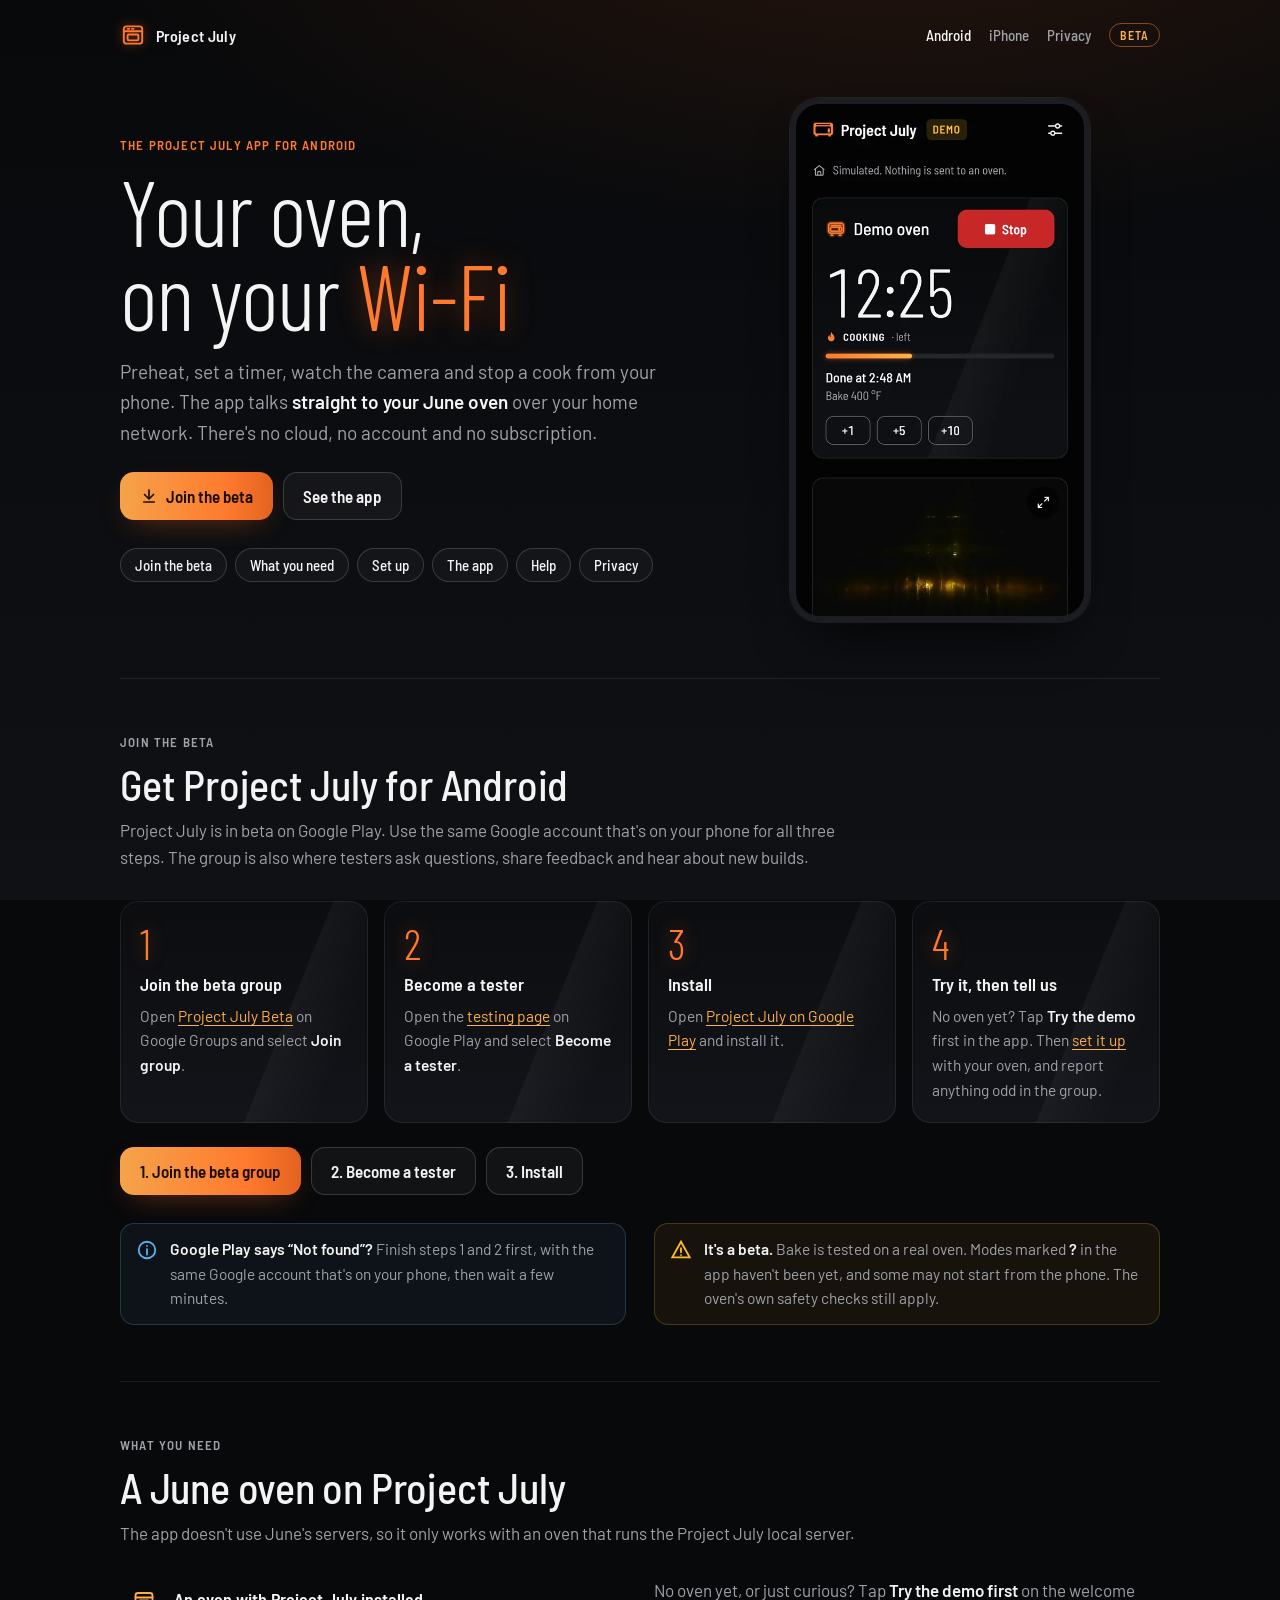
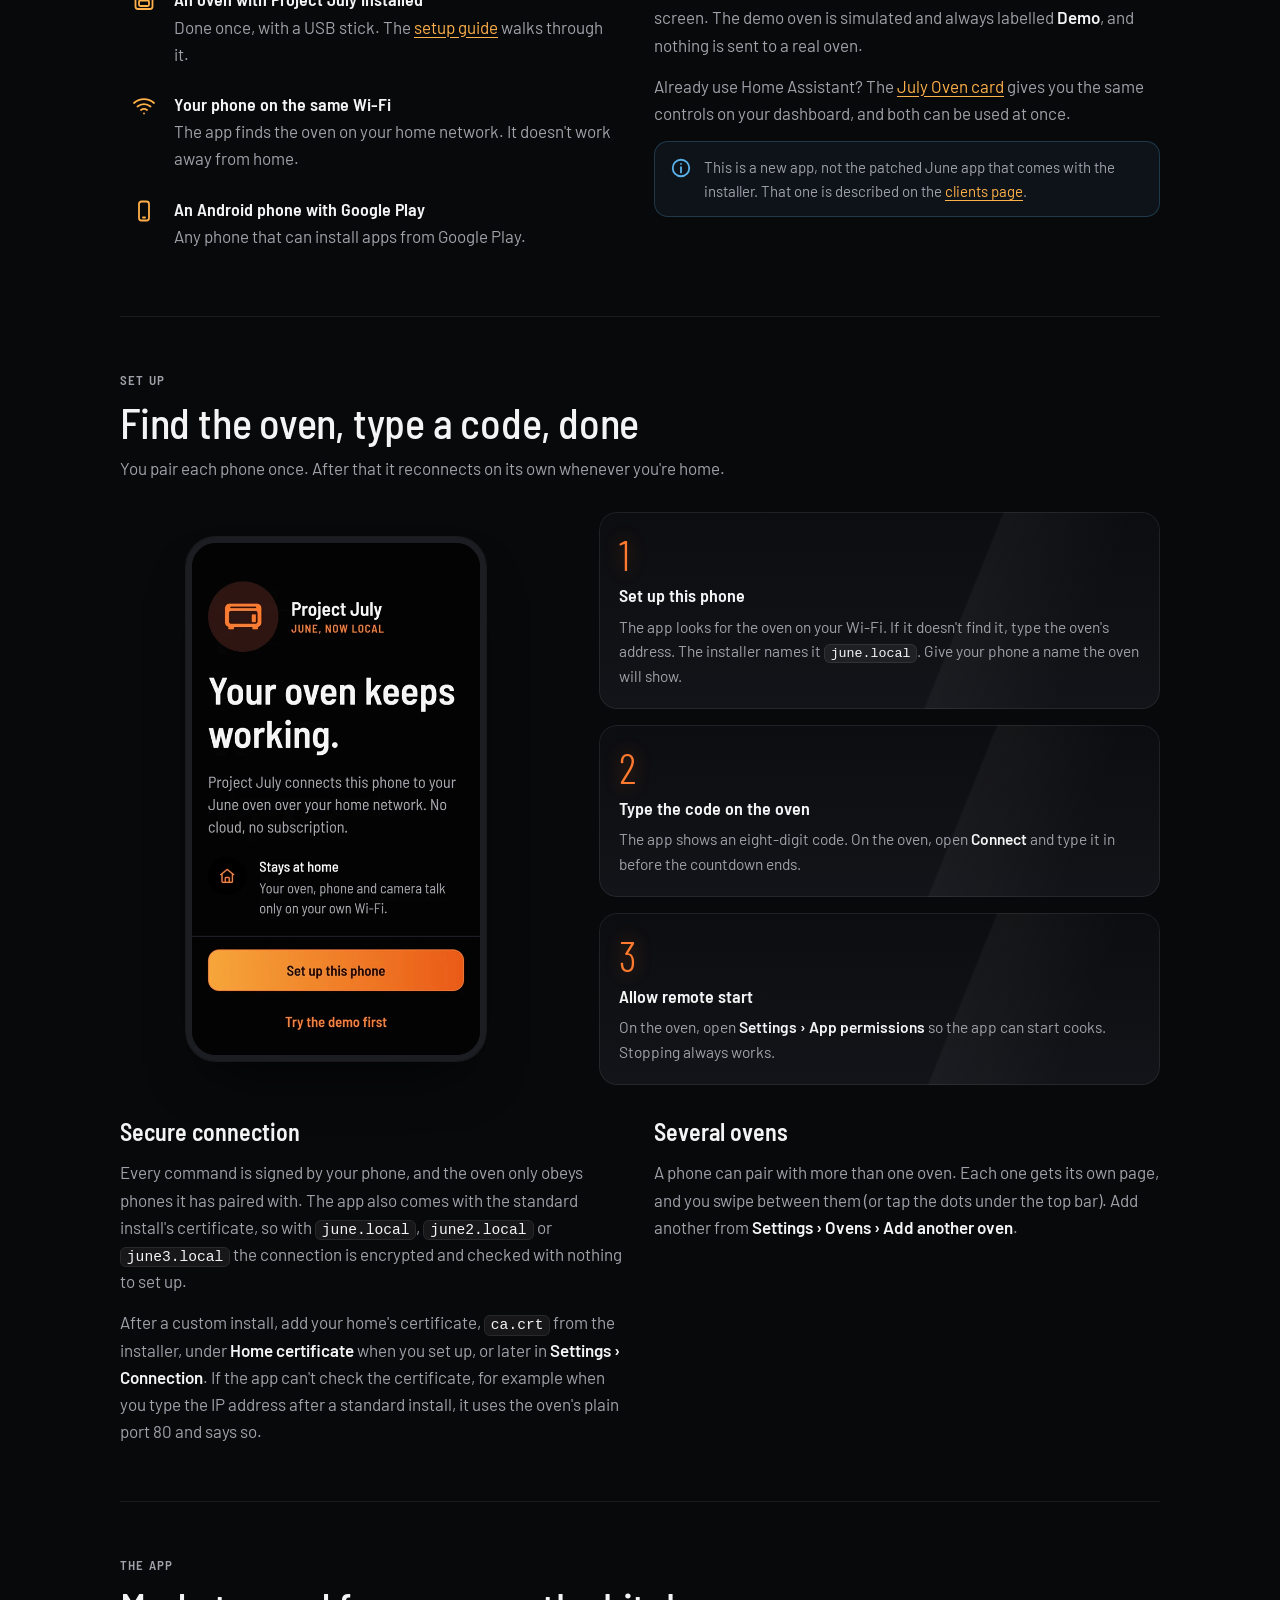
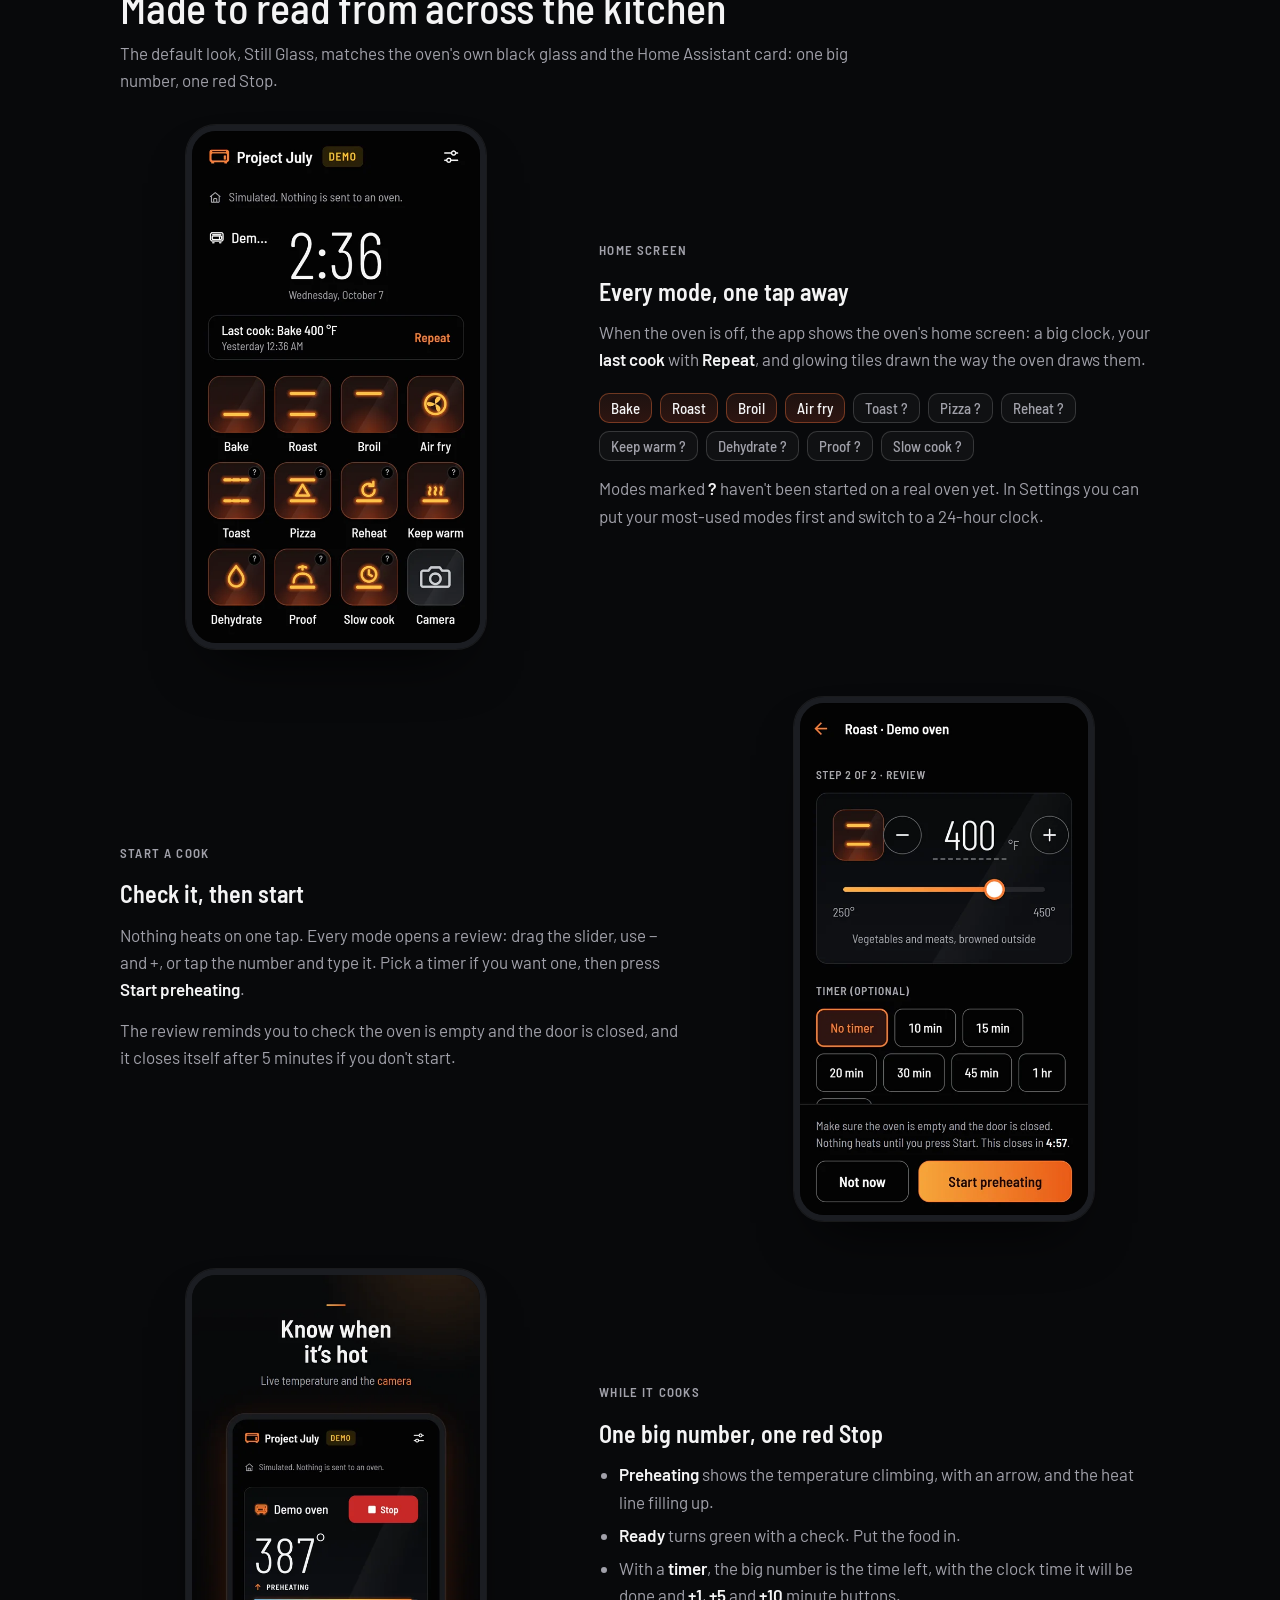
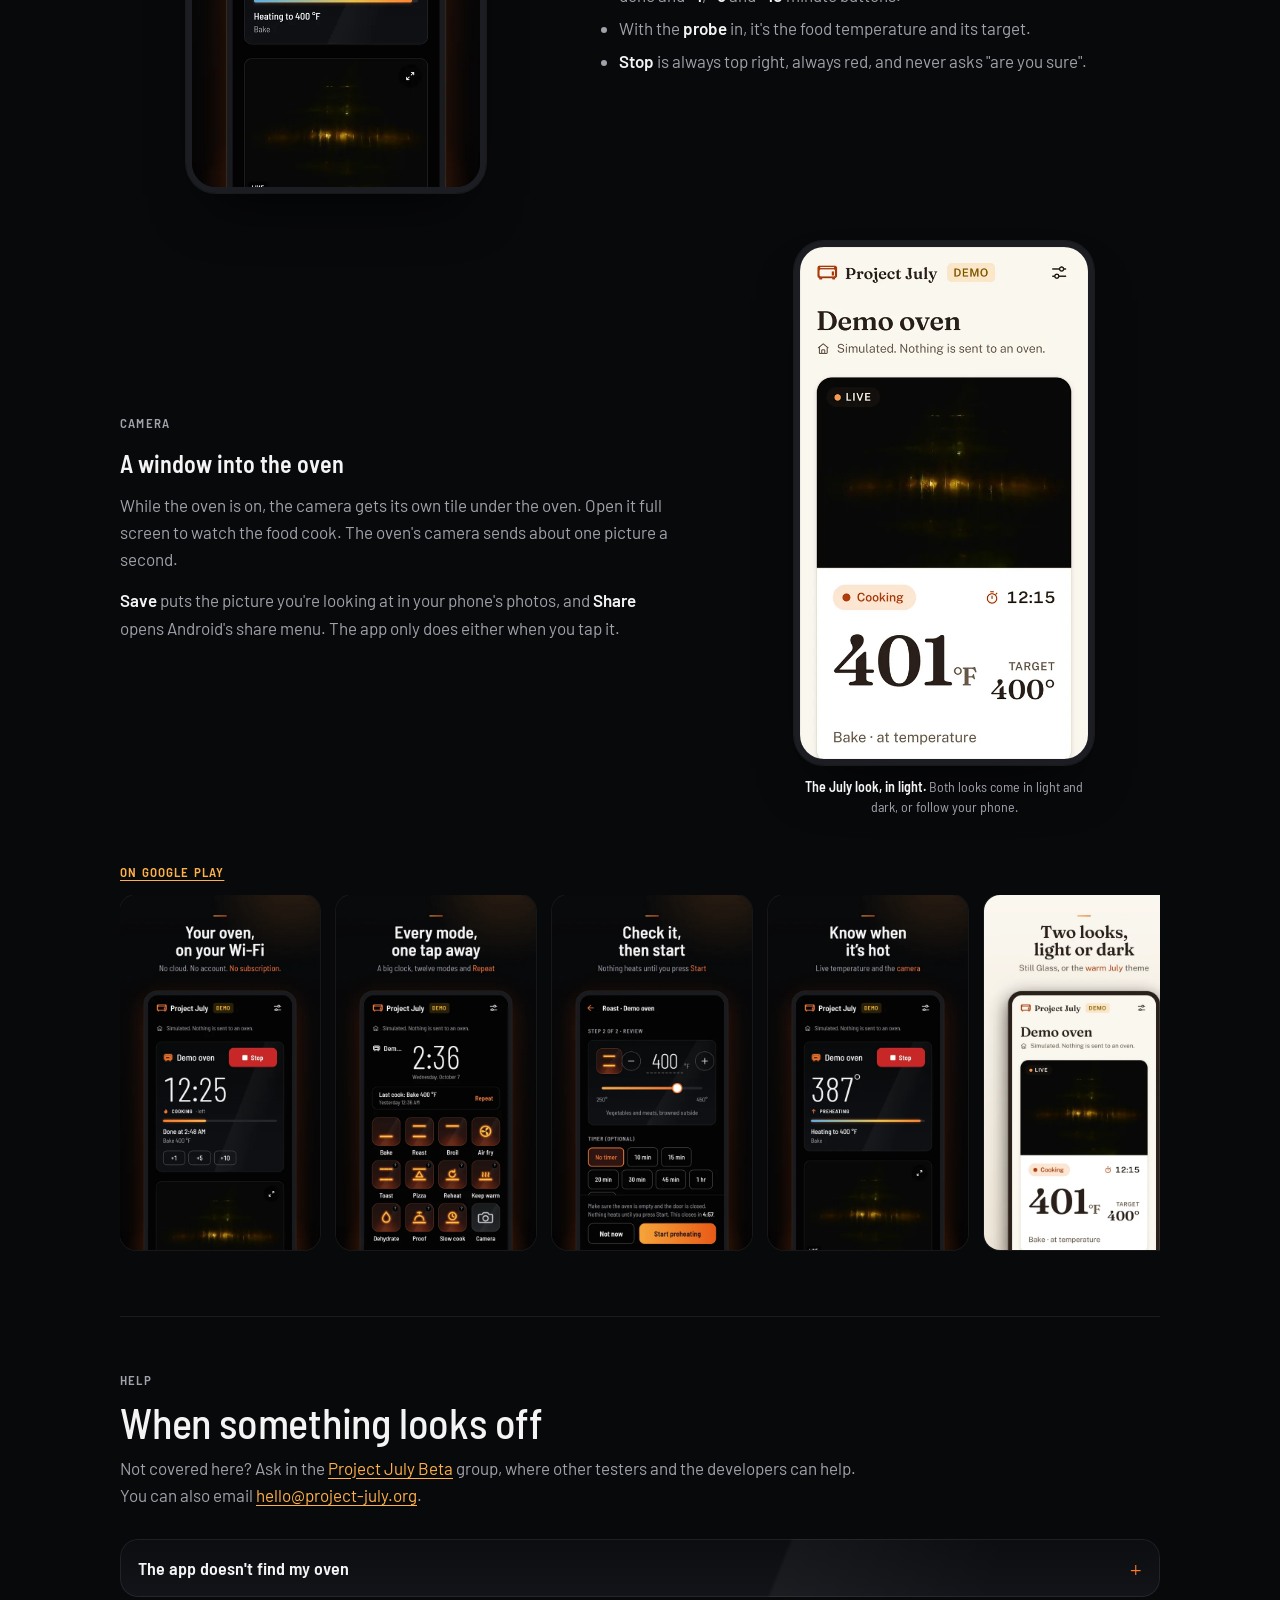
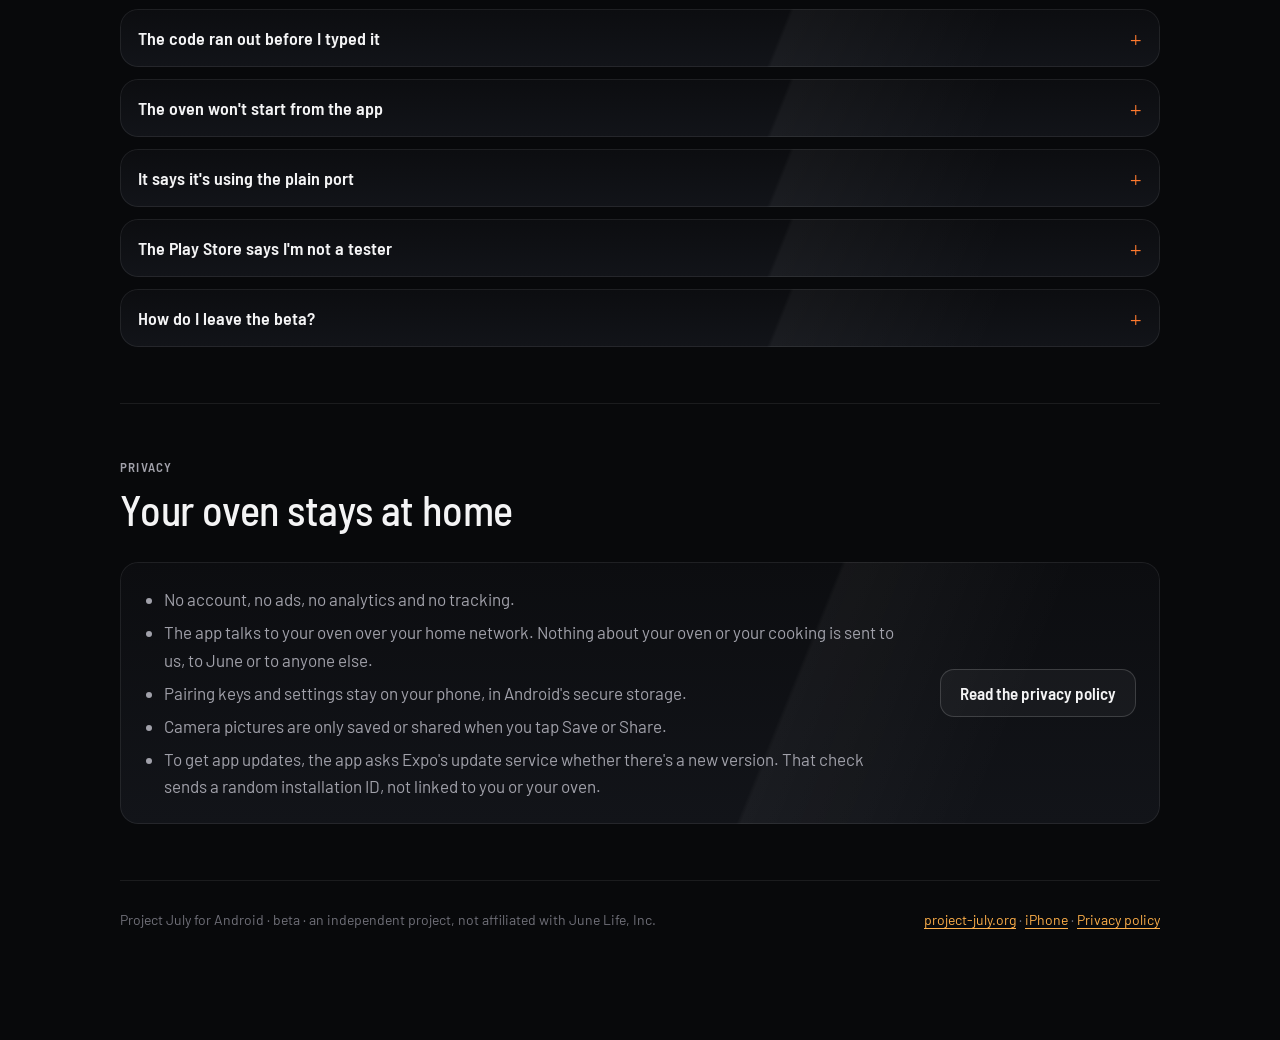
==== commit ad48302a: "Recommend the Project July app, explain optional certificates, add status updates - Setup page: a no" ====
--- a/public/android/index.html
+++ b/public/android/index.html
@@ -60,21 +60,24 @@
   <section id="beta">
     <div class="sec-head">
       <div class="lab">Join the beta</div>
-      <h2>Get it from Google Play</h2>
-      <p>The beta runs on Google Play, so you install it like any other app and updates arrive on their own. Anyone can join: become a member of the open tester group, then opt in. The group is also where testers ask questions, share feedback and hear about new builds.</p>
-    </div>
+      <h2>Get Project July for Android</h2>
+      <p>Project July is in beta on Google Play. Use the same Google account that's on your phone for all three steps. The group is also where testers ask questions, share feedback and hear about new builds.</p>
+    </div>
+    <!-- Closed beta: all three links, in this order. Once the app is in open testing
+         or production, replace the steps, buttons and note with only the store link. -->
     <ol class="steps">
-      <li class="glass"><b>Join the tester group</b><span>Open <a href="https://groups.google.com/g/prj-july-beta">Project July Beta</a> on Google Groups and select <b>Join group</b>. Use the same Google account as the Play Store on your phone.</span></li>
-      <li class="glass"><b>Opt in on Google Play</b><span>Open the <a href="https://play.google.com/apps/testing/org.projectjuly.oven">opt-in page</a> and select <b>Become a tester</b>.</span></li>
-      <li class="glass"><b>Install the app</b><span>Follow the link to <b>Project July</b> on Google Play, or search for it on your phone, and install it. It can take a few minutes to show up after you opt in.</span></li>
-      <li class="glass"><b>Try it, then tell us</b><span>Try the demo first, then <a href="#setup">set it up</a> with your oven. Ask questions and report anything odd in the group.</span></li>
+      <li class="glass"><b>Join the beta group</b><span>Open <a href="https://groups.google.com/g/prj-july-beta">Project July Beta</a> on Google Groups and select <b>Join group</b>.</span></li>
+      <li class="glass"><b>Become a tester</b><span>Open the <a href="https://play.google.com/apps/testing/org.projectjuly.oven">testing page</a> on Google Play and select <b>Become a tester</b>.</span></li>
+      <li class="glass"><b>Install</b><span>Open <a href="https://play.google.com/store/apps/details?id=org.projectjuly.oven">Project July on Google Play</a> and install it.</span></li>
+      <li class="glass"><b>Try it, then tell us</b><span>No oven yet? Tap <b>Try the demo</b> first in the app. Then <a href="#setup">set it up</a> with your oven, and report anything odd in the group.</span></li>
     </ol>
     <div class="btns">
-      <a class="btn" href="https://groups.google.com/g/prj-july-beta">1. Join the tester group</a>
-      <a class="btn ghost" href="https://play.google.com/apps/testing/org.projectjuly.oven">2. Opt in on Google Play</a>
+      <a class="btn" href="https://groups.google.com/g/prj-july-beta">1. Join the beta group</a>
+      <a class="btn ghost" href="https://play.google.com/apps/testing/org.projectjuly.oven">2. Become a tester</a>
+      <a class="btn ghost" href="https://play.google.com/store/apps/details?id=org.projectjuly.oven">3. Install</a>
     </div>
     <div class="two" style="margin-top:28px">
-      <div class="note cool" role="note"><svg viewBox="0 0 24 24" fill="none" stroke="currentColor" stroke-width="2" stroke-linecap="round" aria-hidden="true"><circle cx="12" cy="12" r="9"/><path d="M12 11v6M12 7.5v.01"/></svg><div><b>Opt-in page says the app isn't available?</b> Check that you joined the group with the same Google account your phone uses. Joining can take a few minutes to reach Google Play.</div></div>
+      <div class="note cool" role="note"><svg viewBox="0 0 24 24" fill="none" stroke="currentColor" stroke-width="2" stroke-linecap="round" aria-hidden="true"><circle cx="12" cy="12" r="9"/><path d="M12 11v6M12 7.5v.01"/></svg><div><b>Google Play says “Not found”?</b> Finish steps 1 and 2 first, with the same Google account that's on your phone, then wait a few minutes.</div></div>
       <div class="note" role="note"><svg viewBox="0 0 24 24" fill="none" stroke="currentColor" stroke-width="2" stroke-linecap="round" aria-hidden="true"><path d="M12 3 2.5 20h19z"/><path d="M12 10v4.5M12 17.5v.01"/></svg><div><b>It's a beta.</b> Bake is tested on a real oven. Modes marked <b>?</b> in the app haven't been yet, and some may not start from the phone. The oven's own safety checks still apply.</div></div>
     </div>
   </section>
@@ -116,8 +119,8 @@
     <div class="two" style="margin-top:28px">
       <div class="prose">
         <h3>Secure connection</h3>
-        <p>Every command is signed by your phone, and the oven only obeys phones it has paired with. To also encrypt the connection, add your home's certificate, <code>ca.crt</code> from the installer, under <b>Home certificate</b> when you set up, or later in <b>Settings › Connection</b>.</p>
-        <p>Without it, the app uses the oven's plain port on your home network and says so. Basic installs keep June's factory certificate, which no phone accepts, so they always use the plain port.</p>
+        <p>Every command is signed by your phone, and the oven only obeys phones it has paired with. The app also comes with the standard install's certificate, so with <code>june.local</code>, <code>june2.local</code> or <code>june3.local</code> the connection is encrypted and checked with nothing to set up.</p>
+        <p>After a custom install, add your home's certificate, <code>ca.crt</code> from the installer, under <b>Home certificate</b> when you set up, or later in <b>Settings › Connection</b>. If the app can't check the certificate, for example when you type the IP address after a standard install, it uses the oven's plain port 80 and says so.</p>
       </div>
       <div class="prose">
         <h3>Several ovens</h3>
@@ -180,7 +183,7 @@
     </div>
 
     <div style="margin-top:48px">
-      <div class="lab" style="margin-bottom:14px">On Google Play</div>
+      <div class="lab" style="margin-bottom:14px"><a href="https://play.google.com/store/apps/details?id=org.projectjuly.oven">On Google Play</a></div>
       <div class="gallery" tabindex="0" aria-label="Store screenshots, scroll sideways">
         <img src="../assets/app/store-01-cooking.webp" width="540" height="960" loading="lazy" alt="Your oven, on your Wi-Fi. No cloud, no account, no subscription. The cooking screen.">
         <img src="../assets/app/store-02-home.webp" width="540" height="960" loading="lazy" alt="Every mode, one tap away. The home screen with the clock, last cook and mode tiles.">
@@ -214,13 +217,13 @@
         </ul>
       </div></details>
       <details class="glass"><summary>It says it's using the plain port</summary><div>
-        <p>Your phone doesn't trust your home's certificate yet. Commands are still signed and only paired phones are obeyed, but the link isn't encrypted. To encrypt it, add <code>ca.crt</code> under <b>Settings › Connection › Home certificate</b> and check the connection again.</p>
+        <p>The app couldn't check the oven's certificate. Commands are still signed and only paired phones are obeyed, but the link isn't encrypted. After a standard install, use <code>june.local</code> (or <code>june2.local</code>, <code>june3.local</code>) as the address instead of the IP. After a custom install, add <code>ca.crt</code> under <b>Settings › Connection › Home certificate</b>. Then check the connection again.</p>
       </div></details>
       <details class="glass"><summary>The Play Store says I'm not a tester</summary><div>
-        <p>Join <a href="https://groups.google.com/g/prj-july-beta">the tester group</a> with the Google account your phone uses, wait a few minutes, then open the <a href="https://play.google.com/apps/testing/org.projectjuly.oven">opt-in page</a> again. If you have several Google accounts on the phone, switch to that one in the Play Store.</p>
+        <p>Join <a href="https://groups.google.com/g/prj-july-beta">the beta group</a> with the Google account your phone uses, wait a few minutes, then open the <a href="https://play.google.com/apps/testing/org.projectjuly.oven">testing page</a> again and select <b>Become a tester</b>. If you have several Google accounts on the phone, switch to that one in the Play Store.</p>
       </div></details>
       <details class="glass"><summary>How do I leave the beta?</summary><div>
-        <p>On the <a href="https://play.google.com/apps/testing/org.projectjuly.oven">opt-in page</a>, select <b>Leave the program</b>, then uninstall the app. You can also leave the Google group.</p>
+        <p>On the <a href="https://play.google.com/apps/testing/org.projectjuly.oven">testing page</a>, select <b>Leave the program</b>, then uninstall the app. You can also leave the Google group.</p>
       </div></details>
     </div>
   </section>
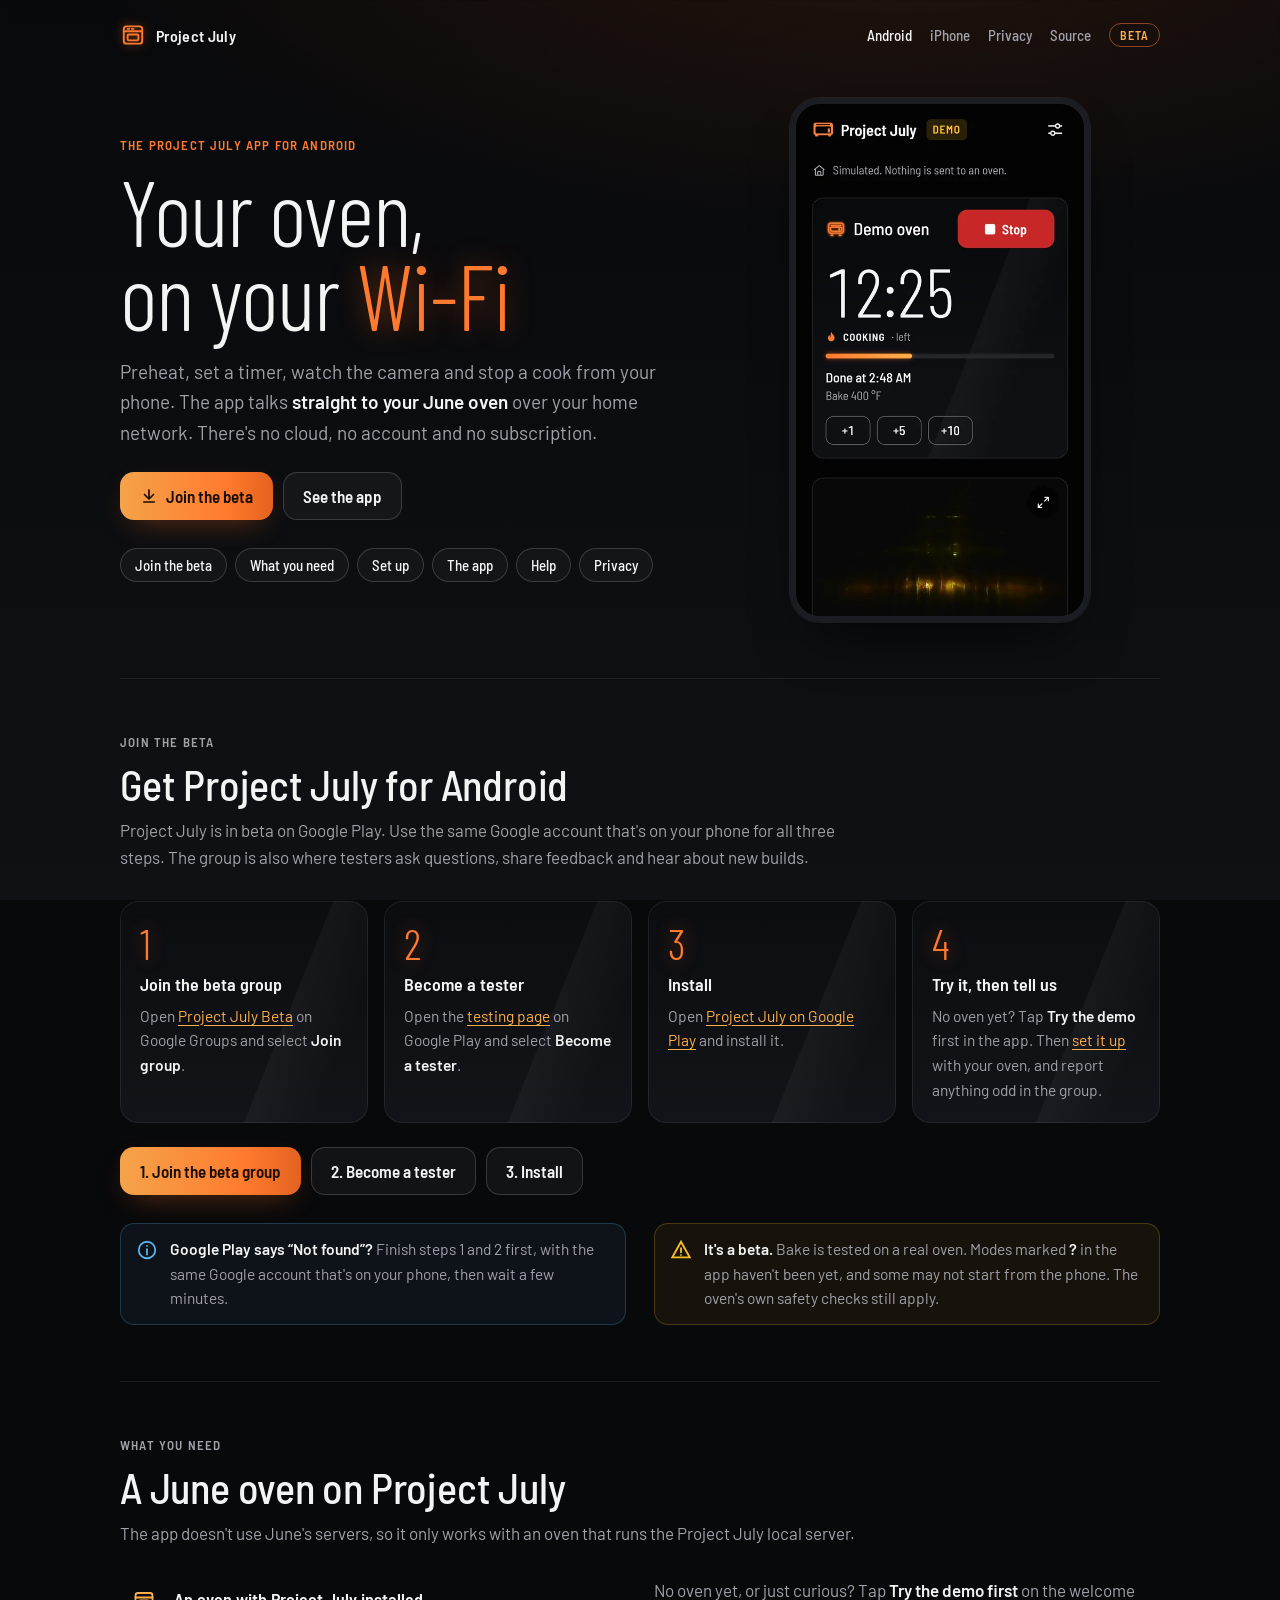
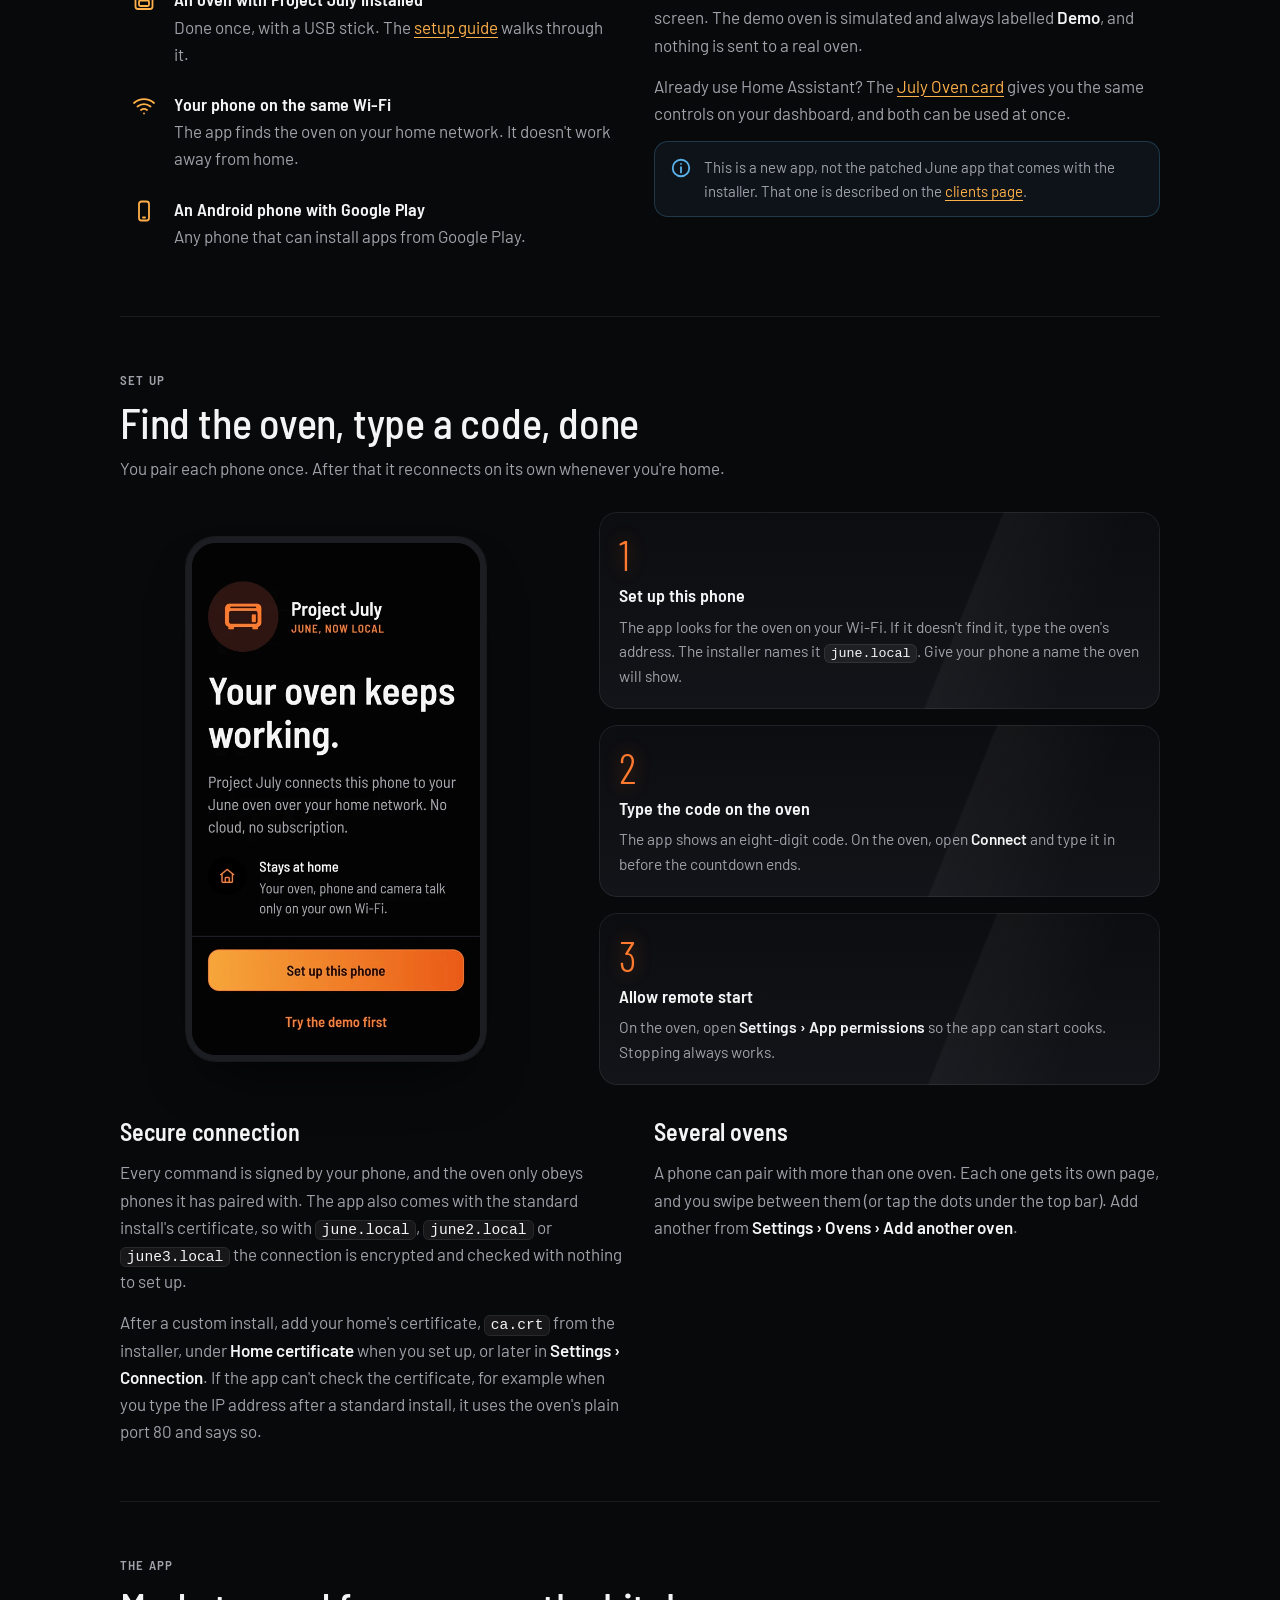
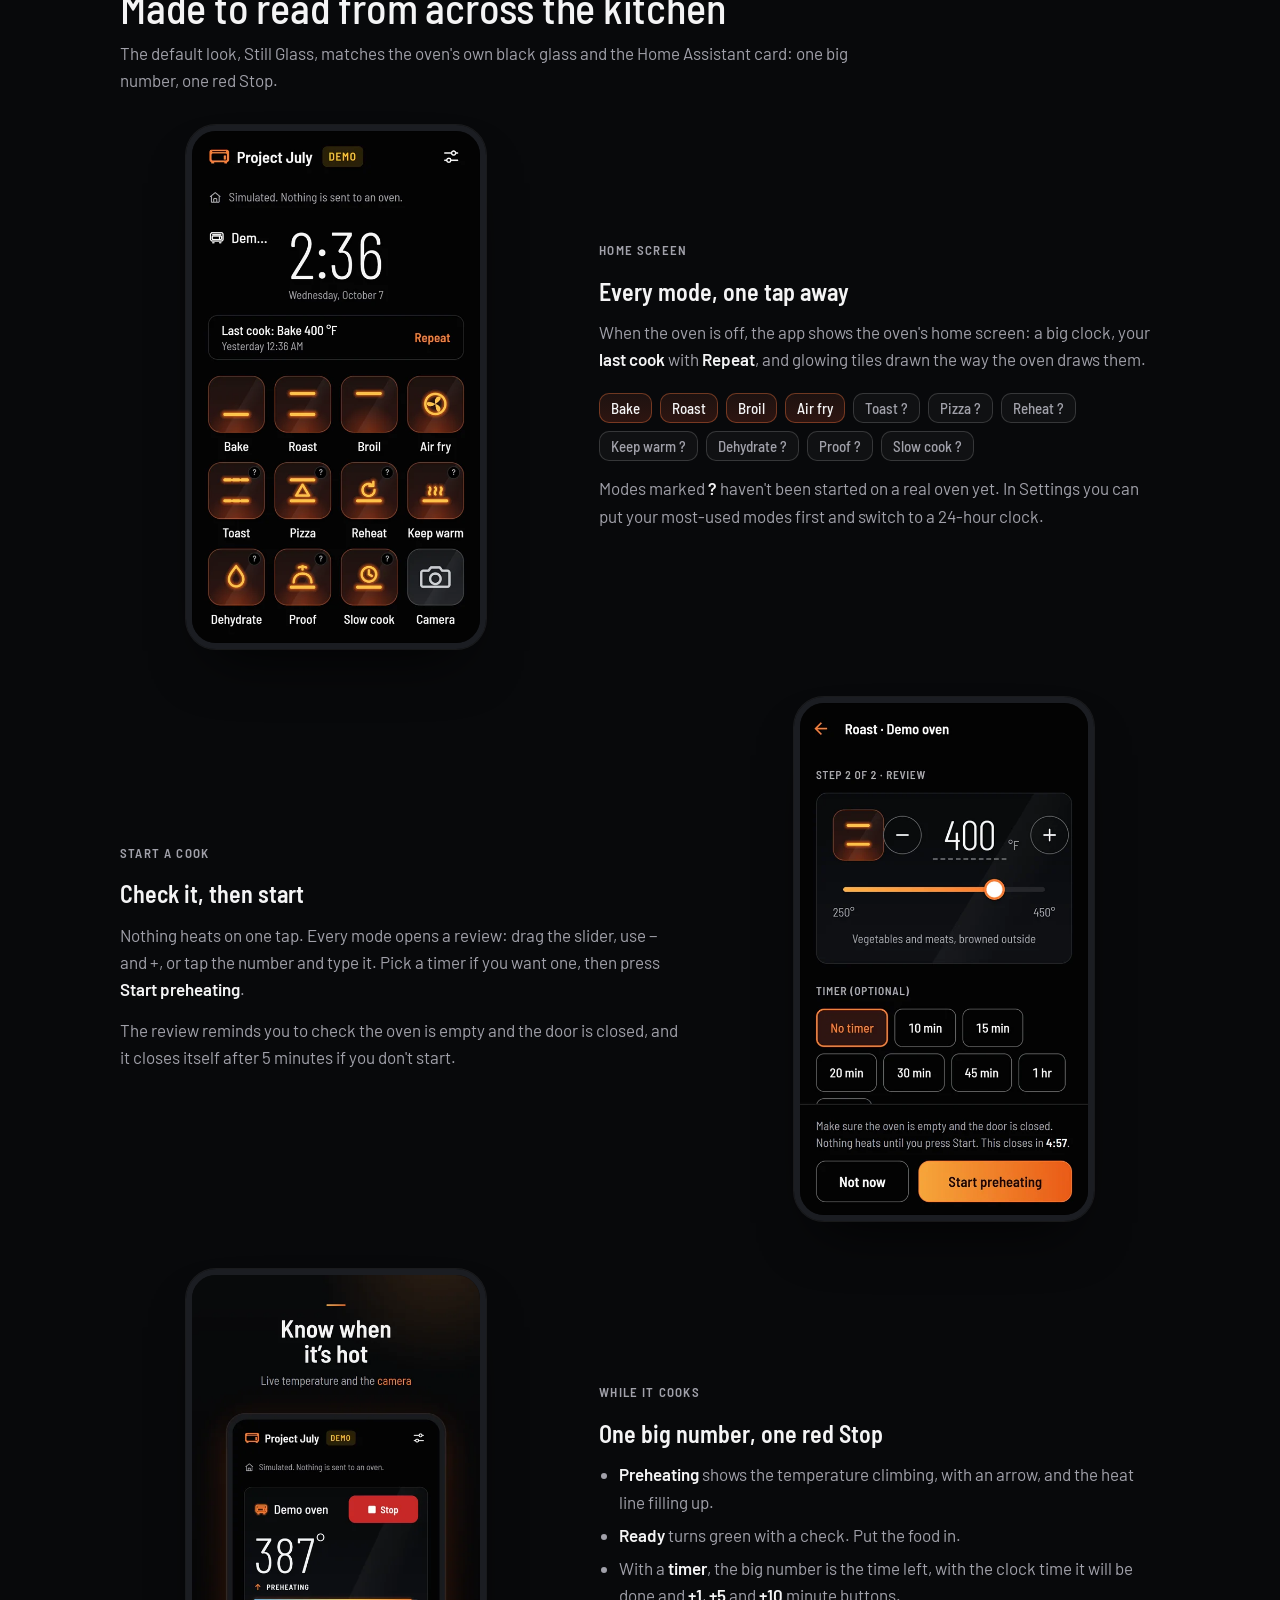
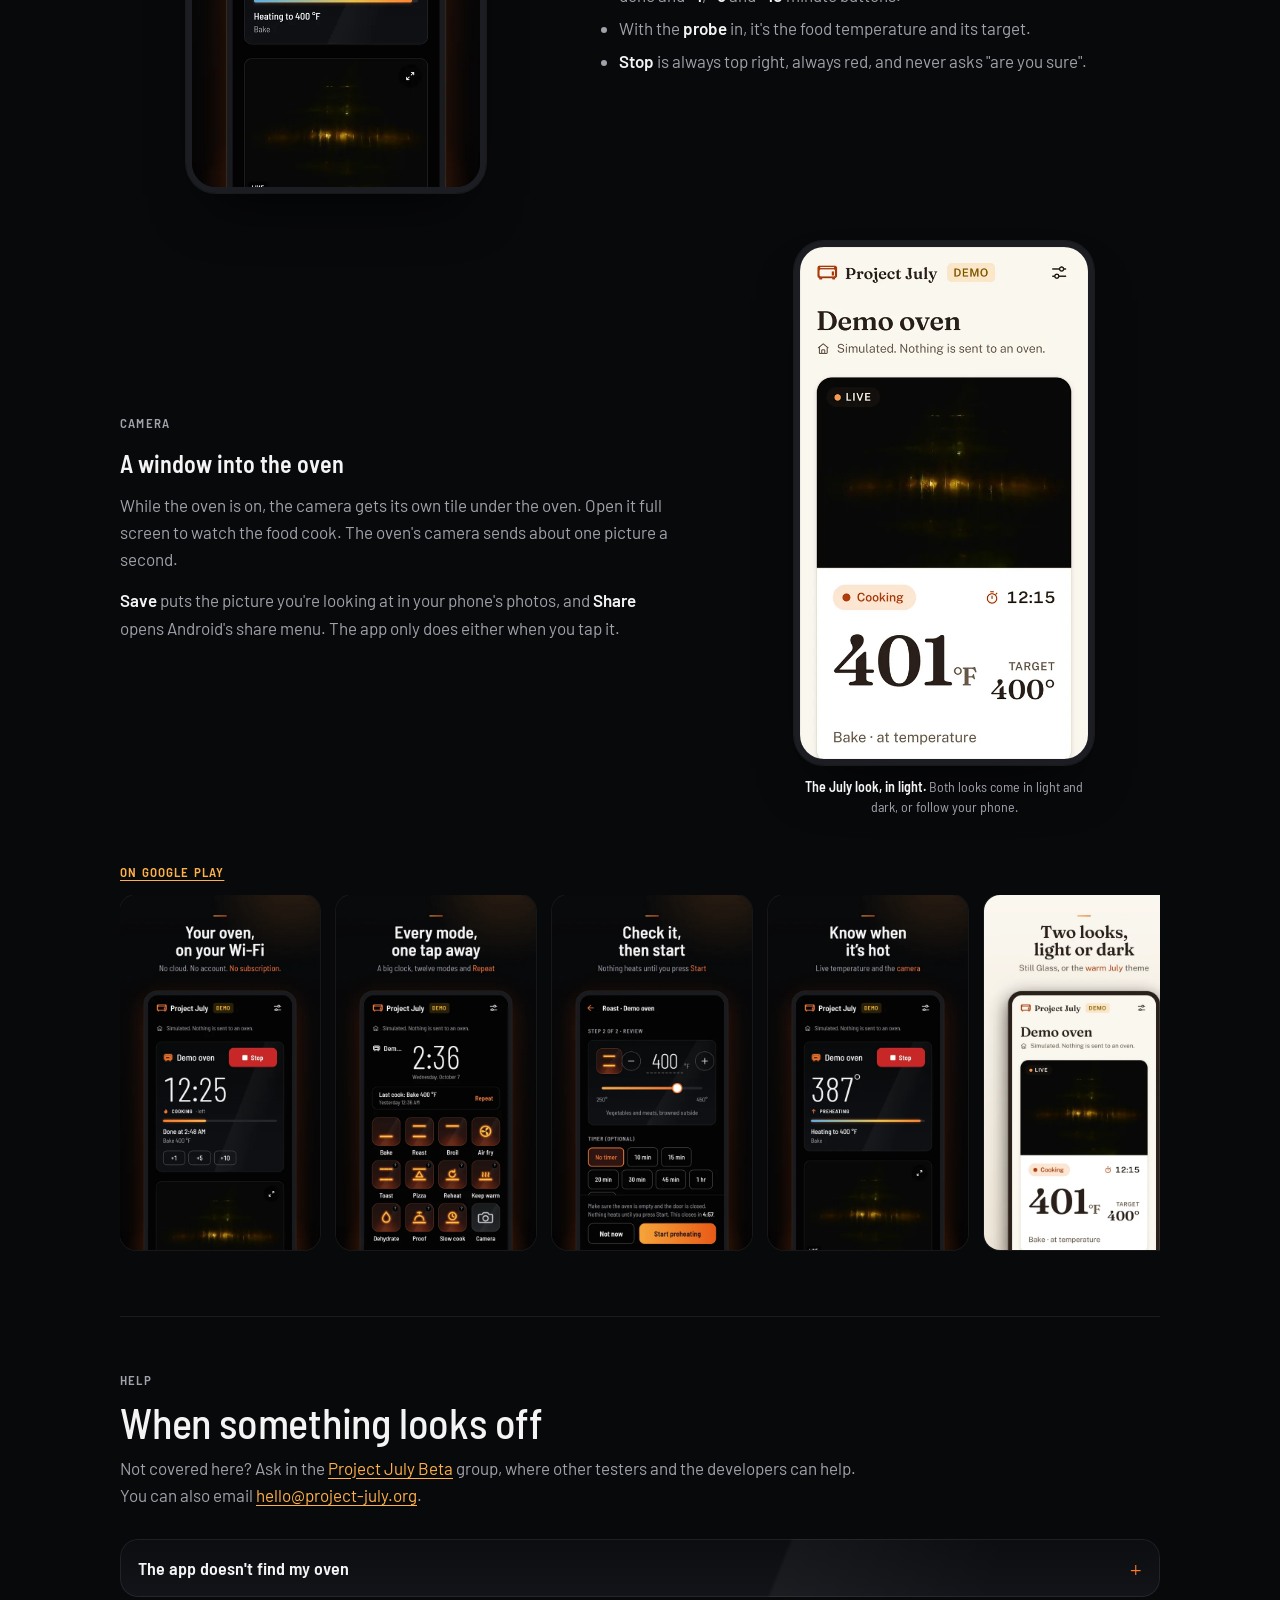
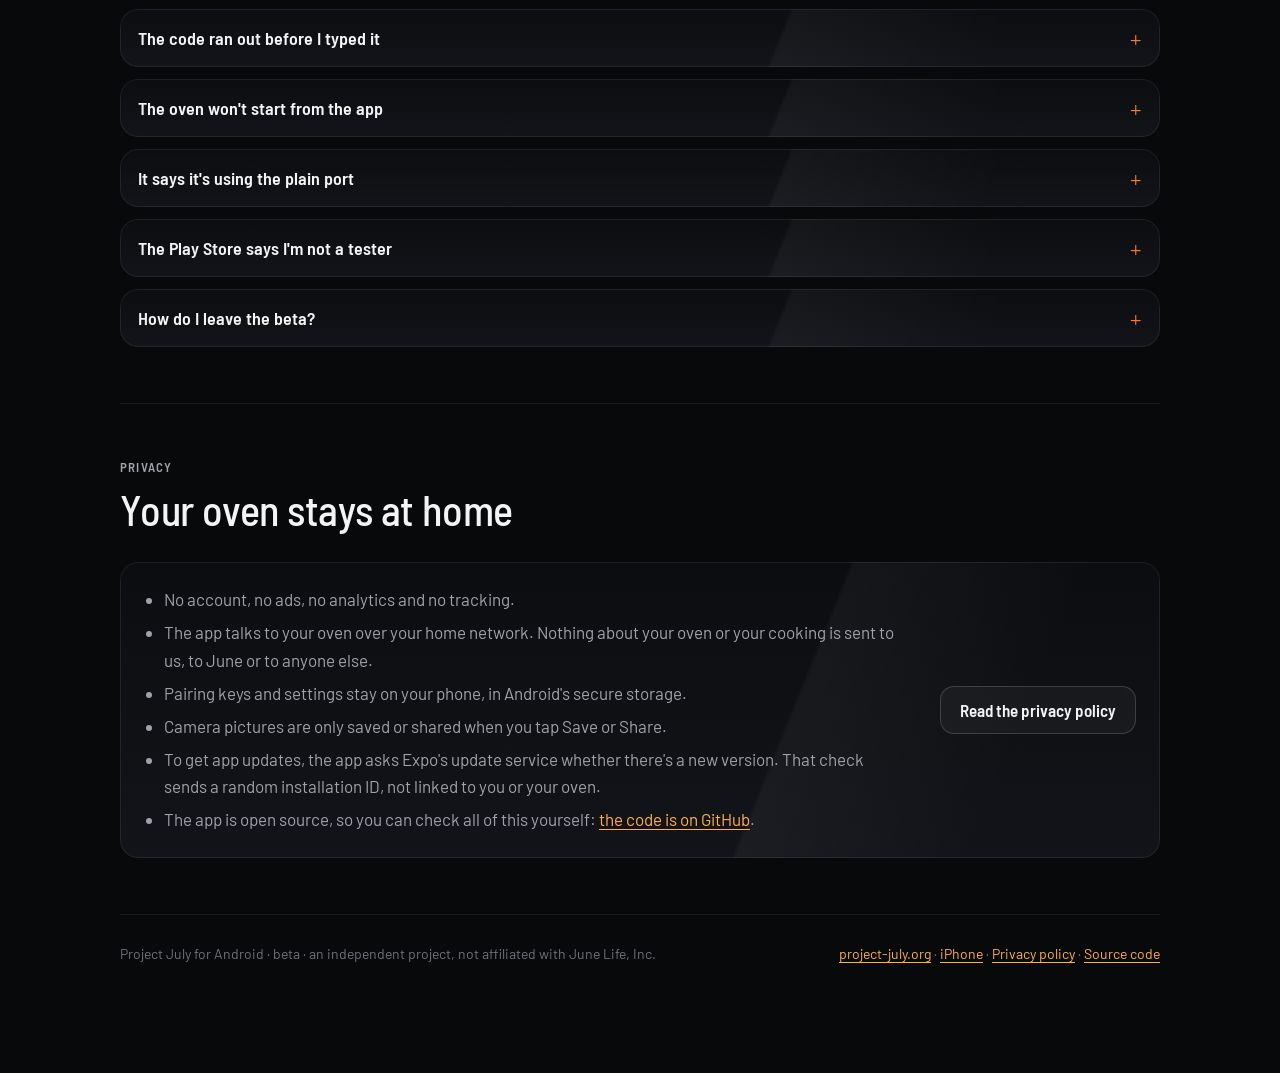
==== commit 13af09b8: "Link the open-source app repo from the site The Project July app (prj-july/project-july-app) is now " ====
--- a/public/android/index.html
+++ b/public/android/index.html
@@ -37,6 +37,7 @@
       <a href="./" aria-current="page">Android</a>
       <a href="../ios/">iPhone</a>
       <a href="/clients/privacy" class="hide-sm">Privacy</a>
+      <a href="https://github.com/prj-july/project-july-app" class="hide-sm">Source</a>
       <span class="ver beta">Beta</span>
     </nav>
   </header>
@@ -240,6 +241,7 @@
         <li>Pairing keys and settings stay on your phone, in Android's secure storage.</li>
         <li>Camera pictures are only saved or shared when you tap Save or Share.</li>
         <li>To get app updates, the app asks Expo's update service whether there's a new version. That check sends a random installation ID, not linked to you or your oven.</li>
+        <li>The app is open source, so you can check all of this yourself: <a href="https://github.com/prj-july/project-july-app">the code is on GitHub</a>.</li>
       </ul>
       <a class="btn ghost" href="/clients/privacy">Read the privacy policy</a>
     </div>
@@ -247,7 +249,7 @@
 
   <footer>
     <span>Project July for Android · beta · an independent project, not affiliated with June Life, Inc.</span>
-    <span><a href="../">project-july.org</a> · <a href="../ios/">iPhone</a> · <a href="/clients/privacy">Privacy policy</a></span>
+    <span><a href="../">project-july.org</a> · <a href="../ios/">iPhone</a> · <a href="/clients/privacy">Privacy policy</a> · <a href="https://github.com/prj-july/project-july-app">Source code</a></span>
   </footer>
 </div>
 
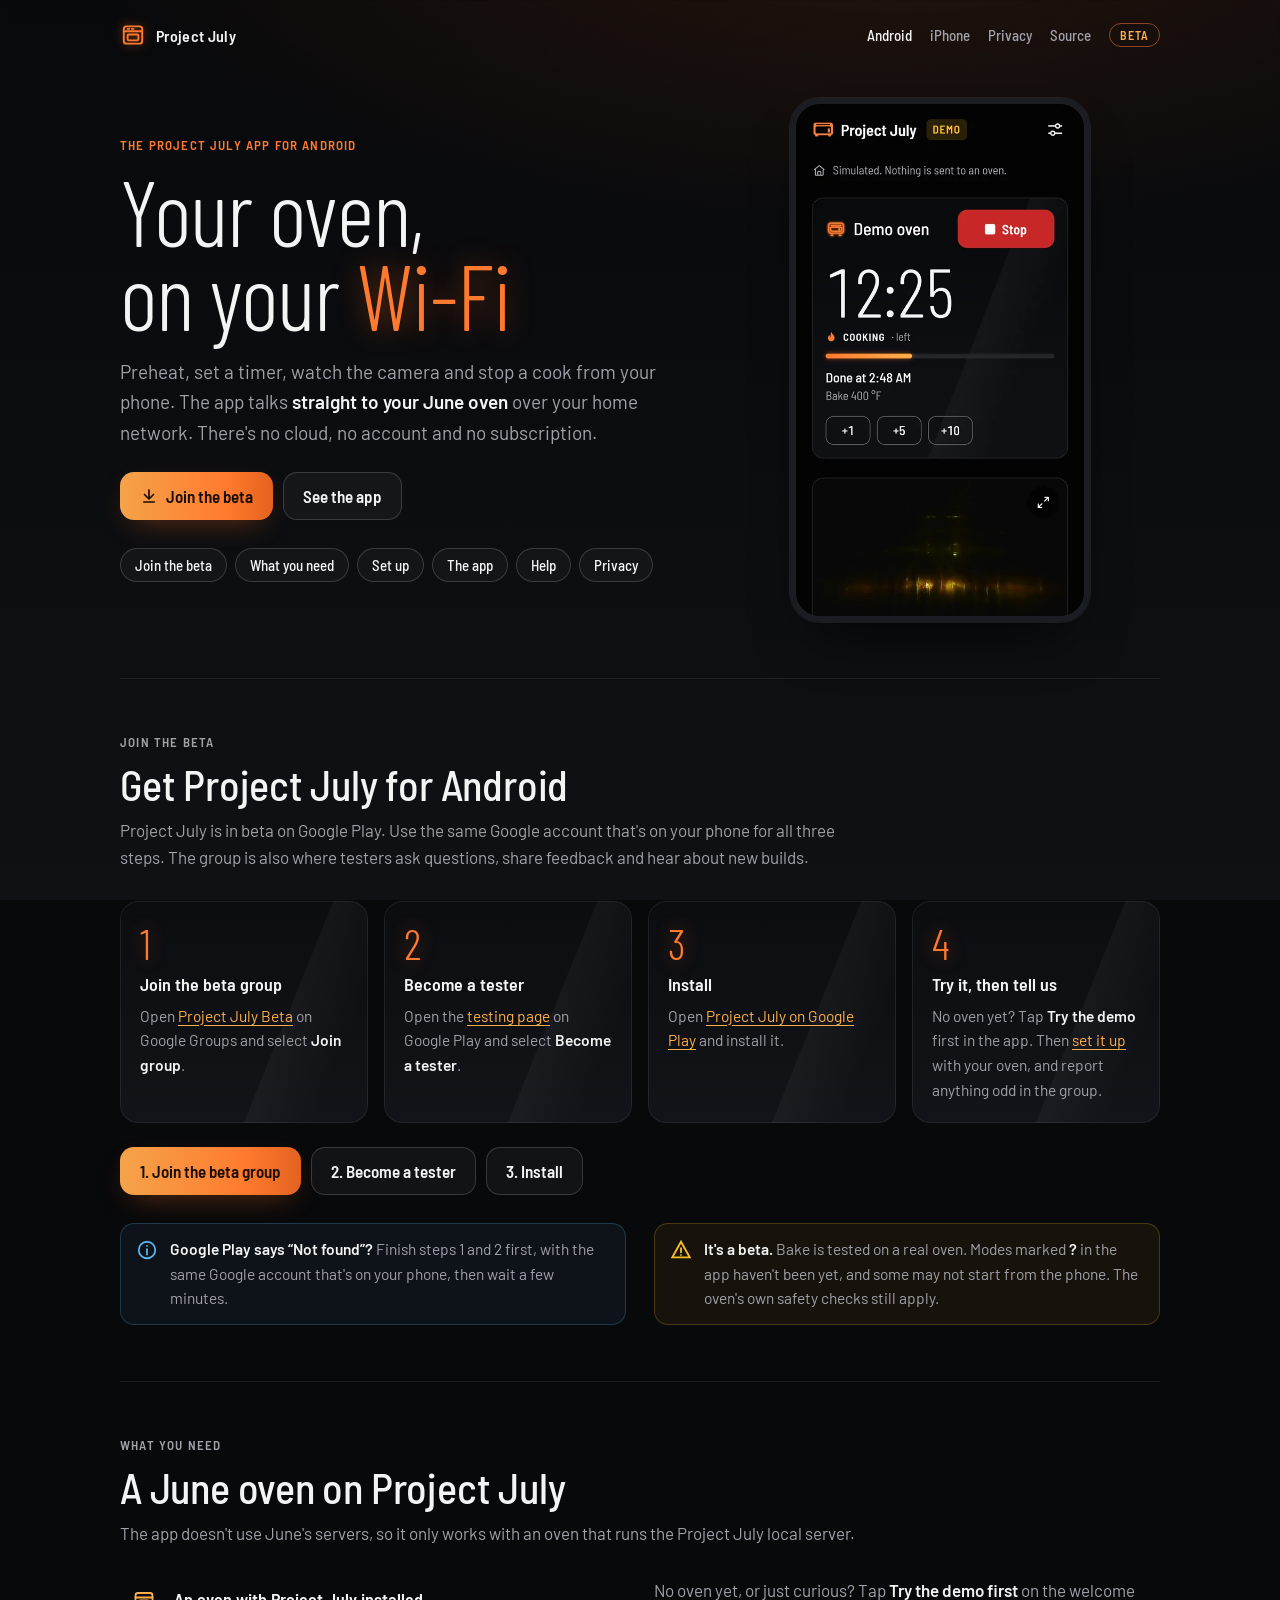
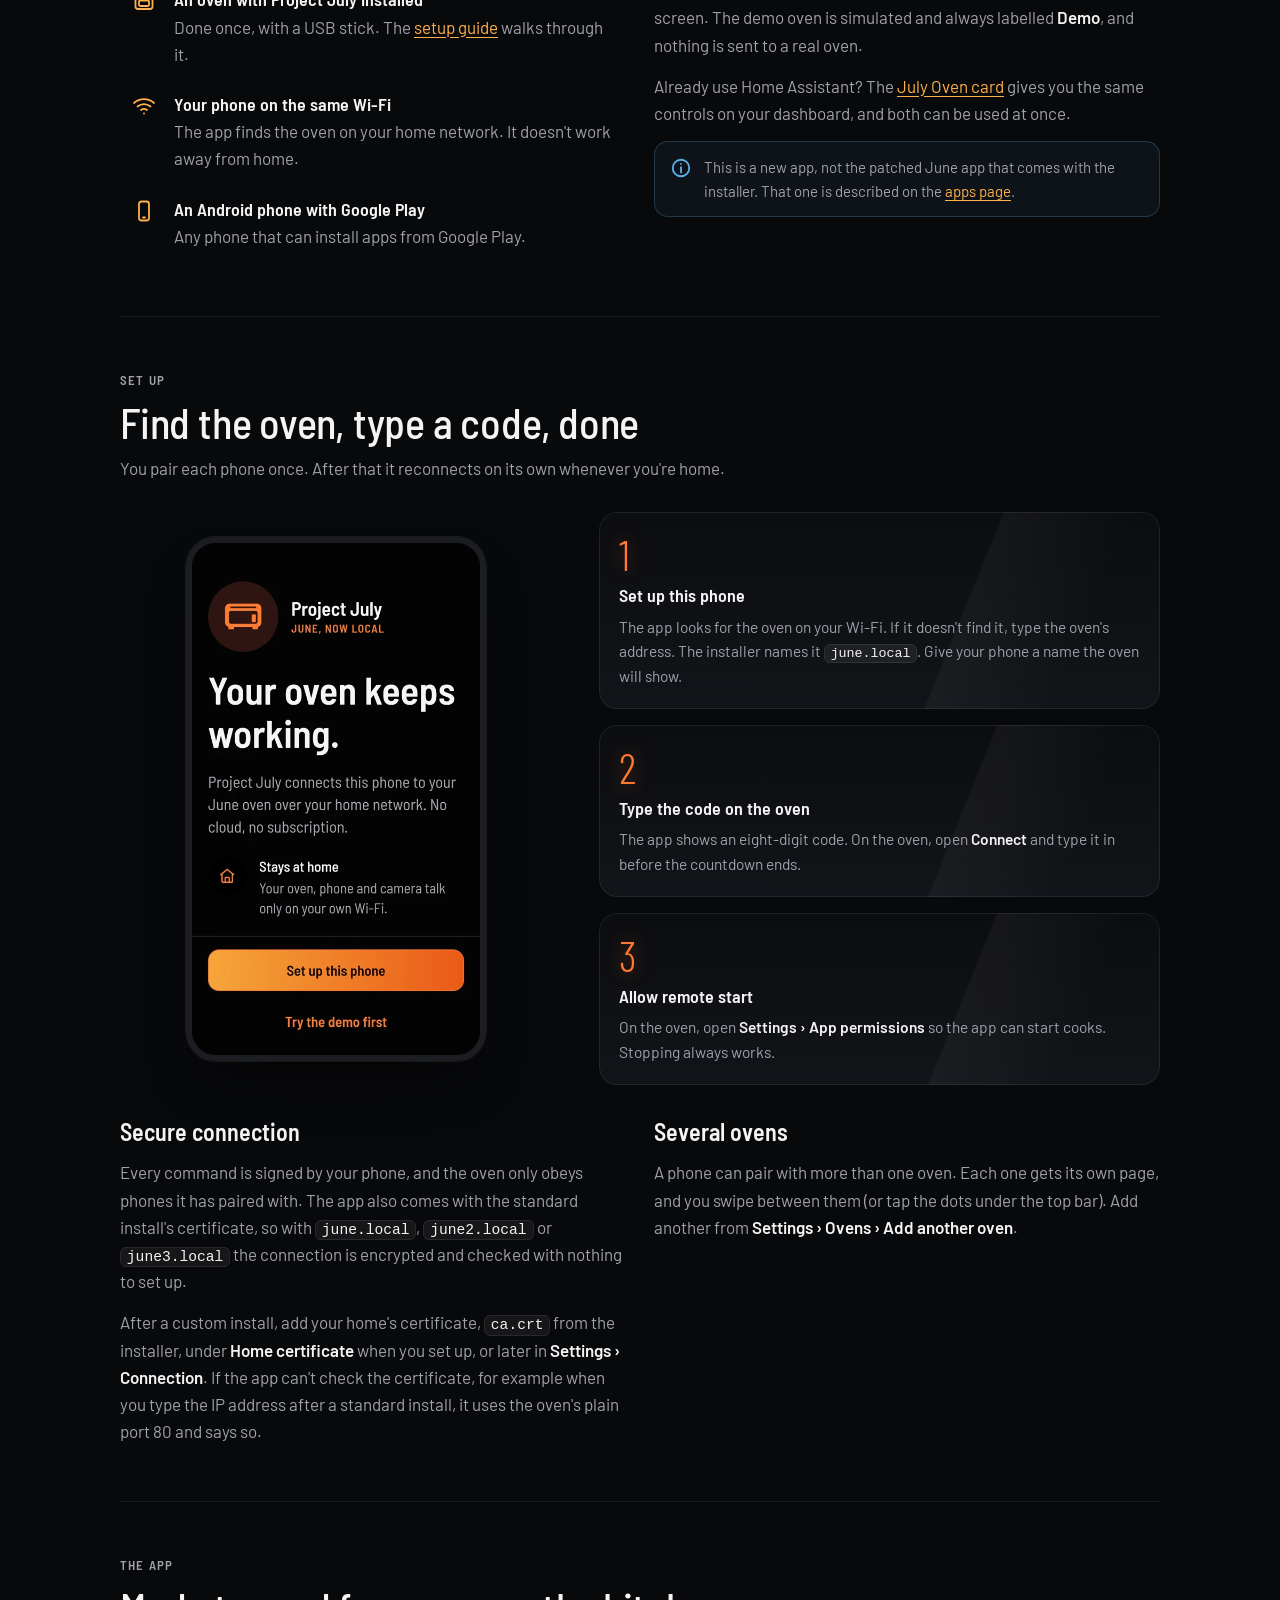
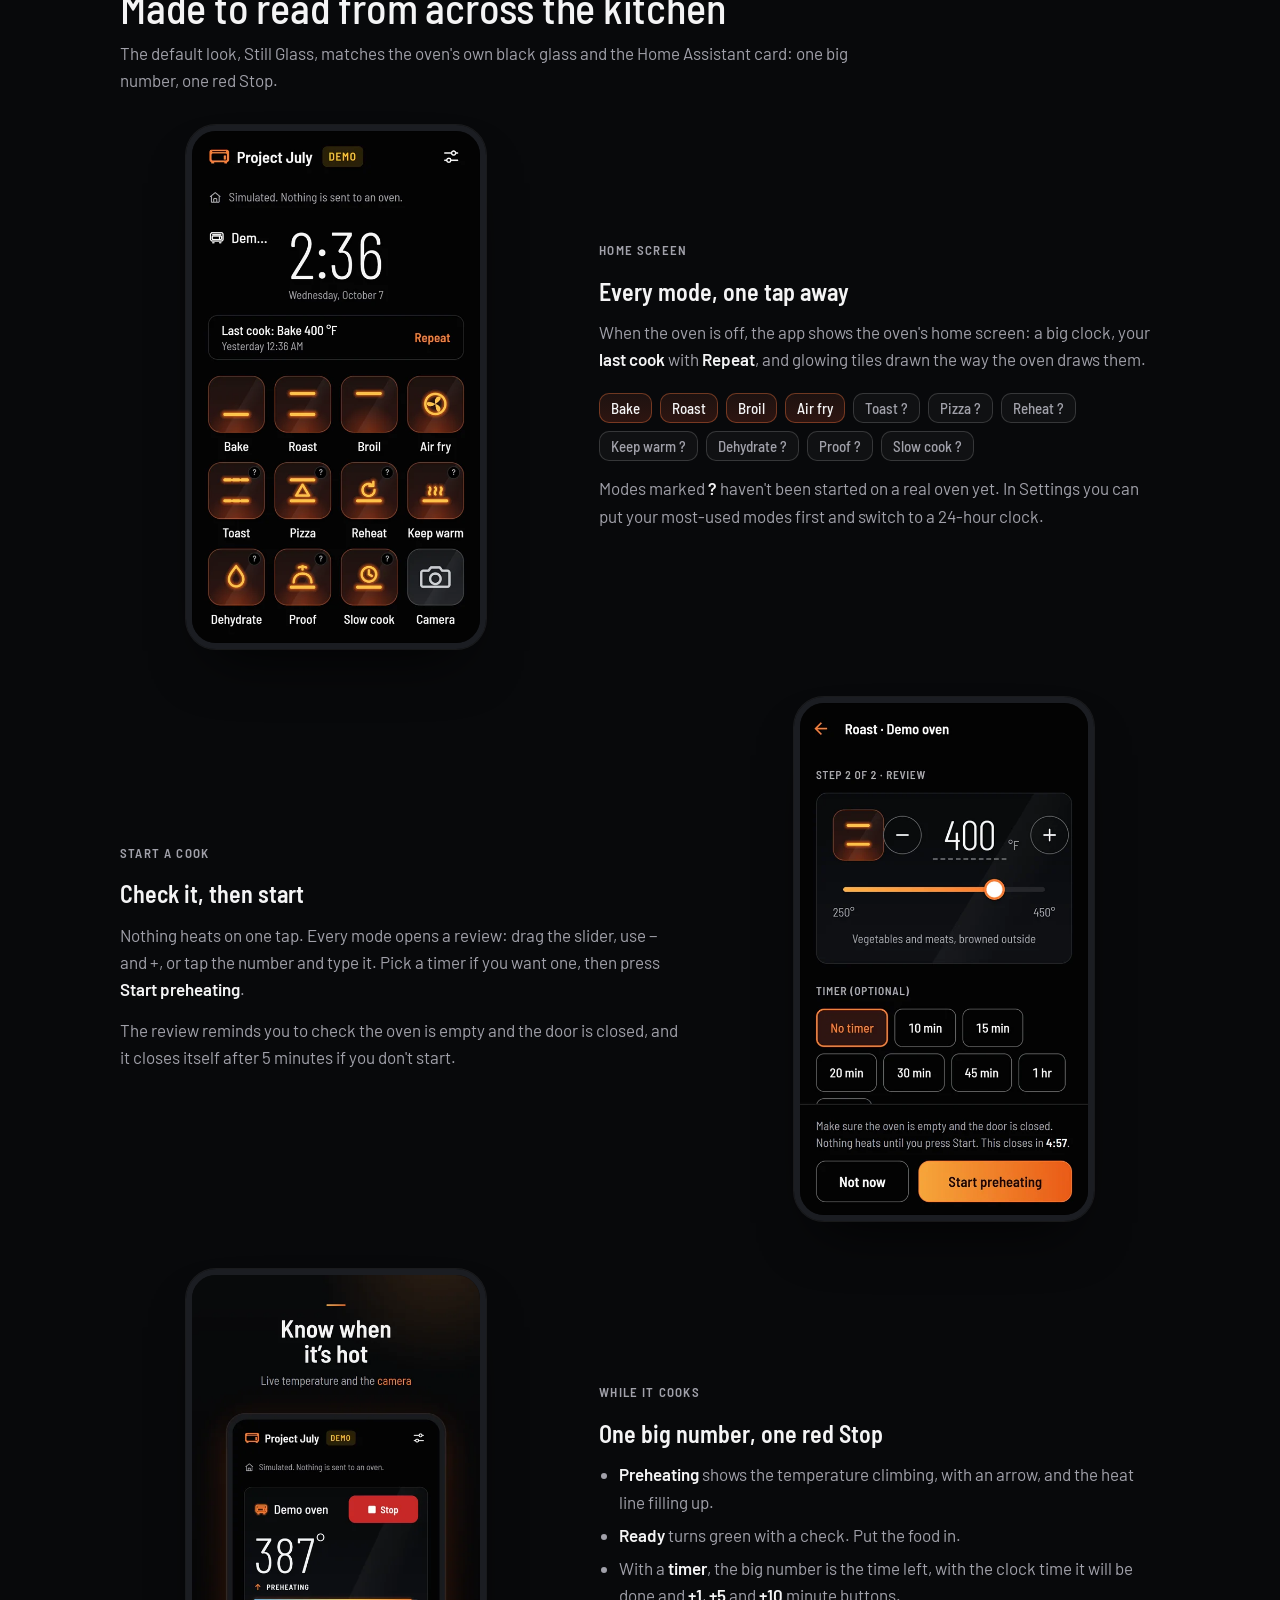
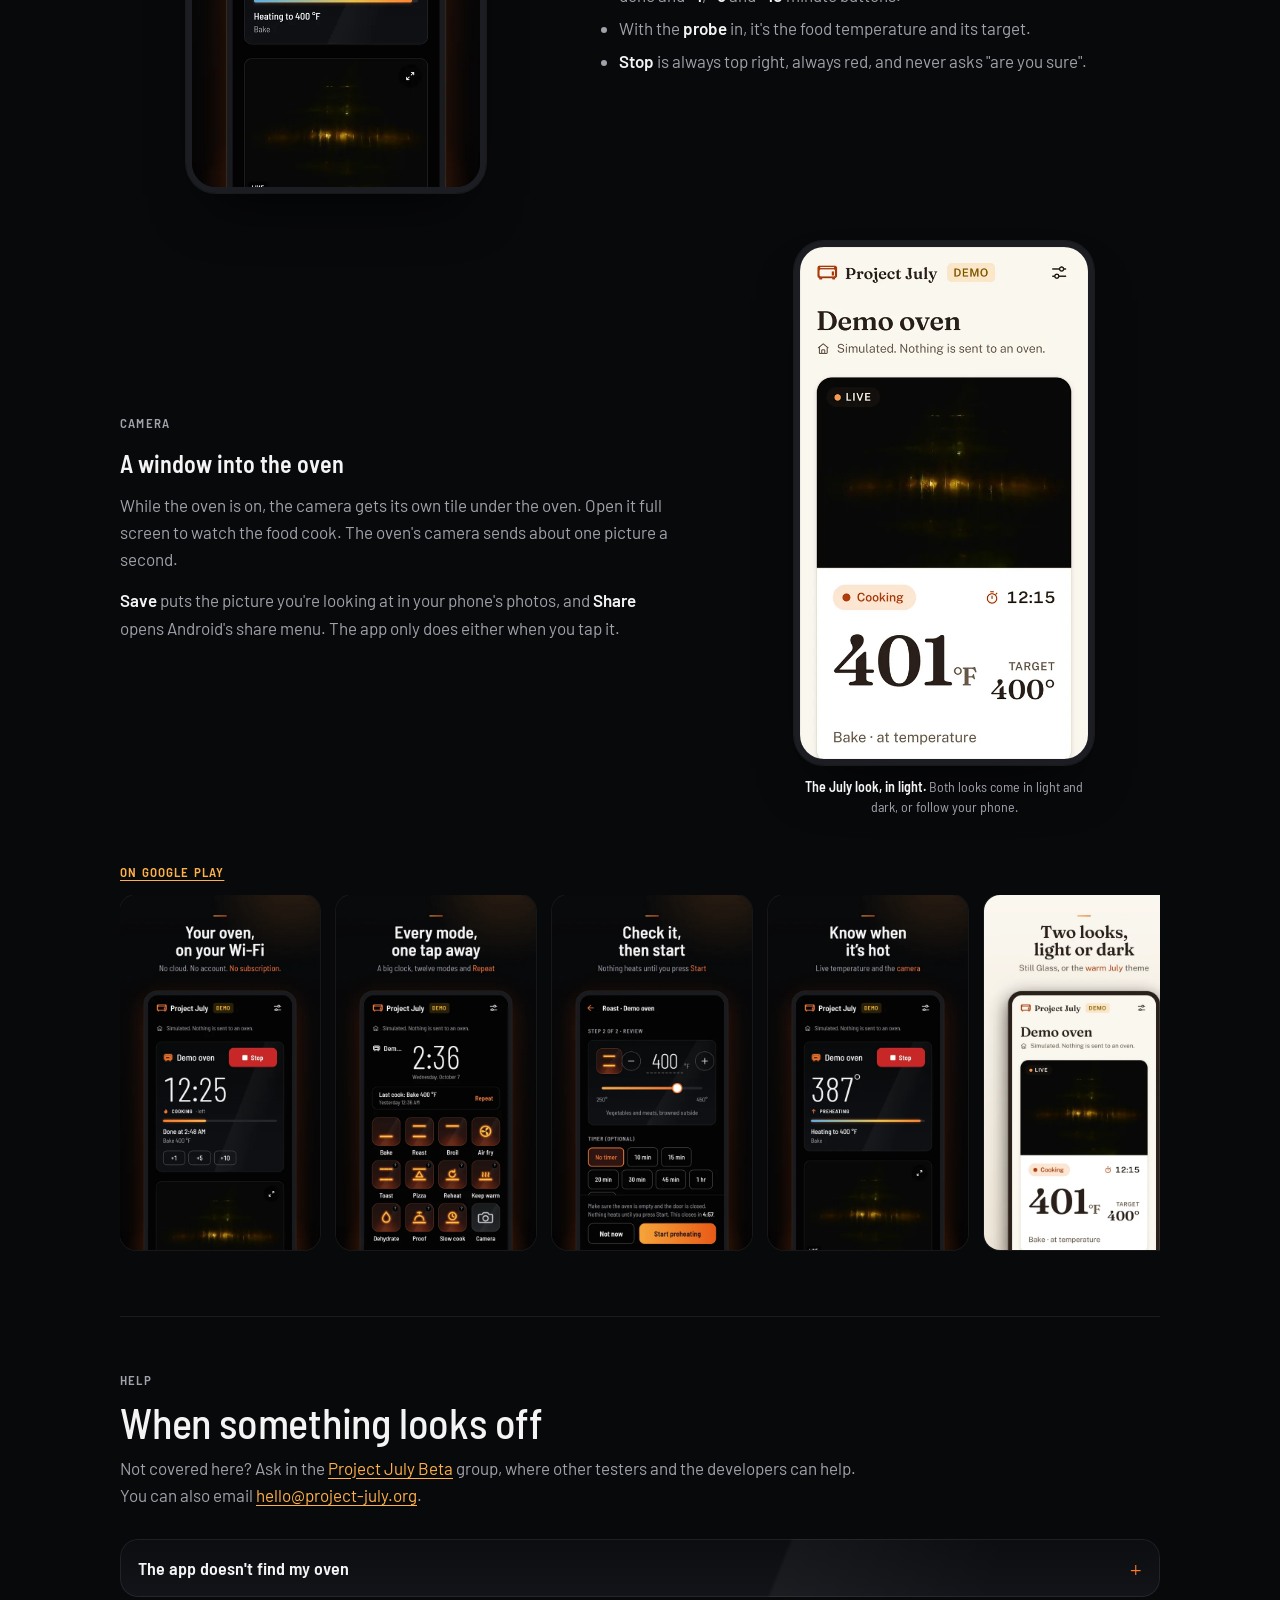
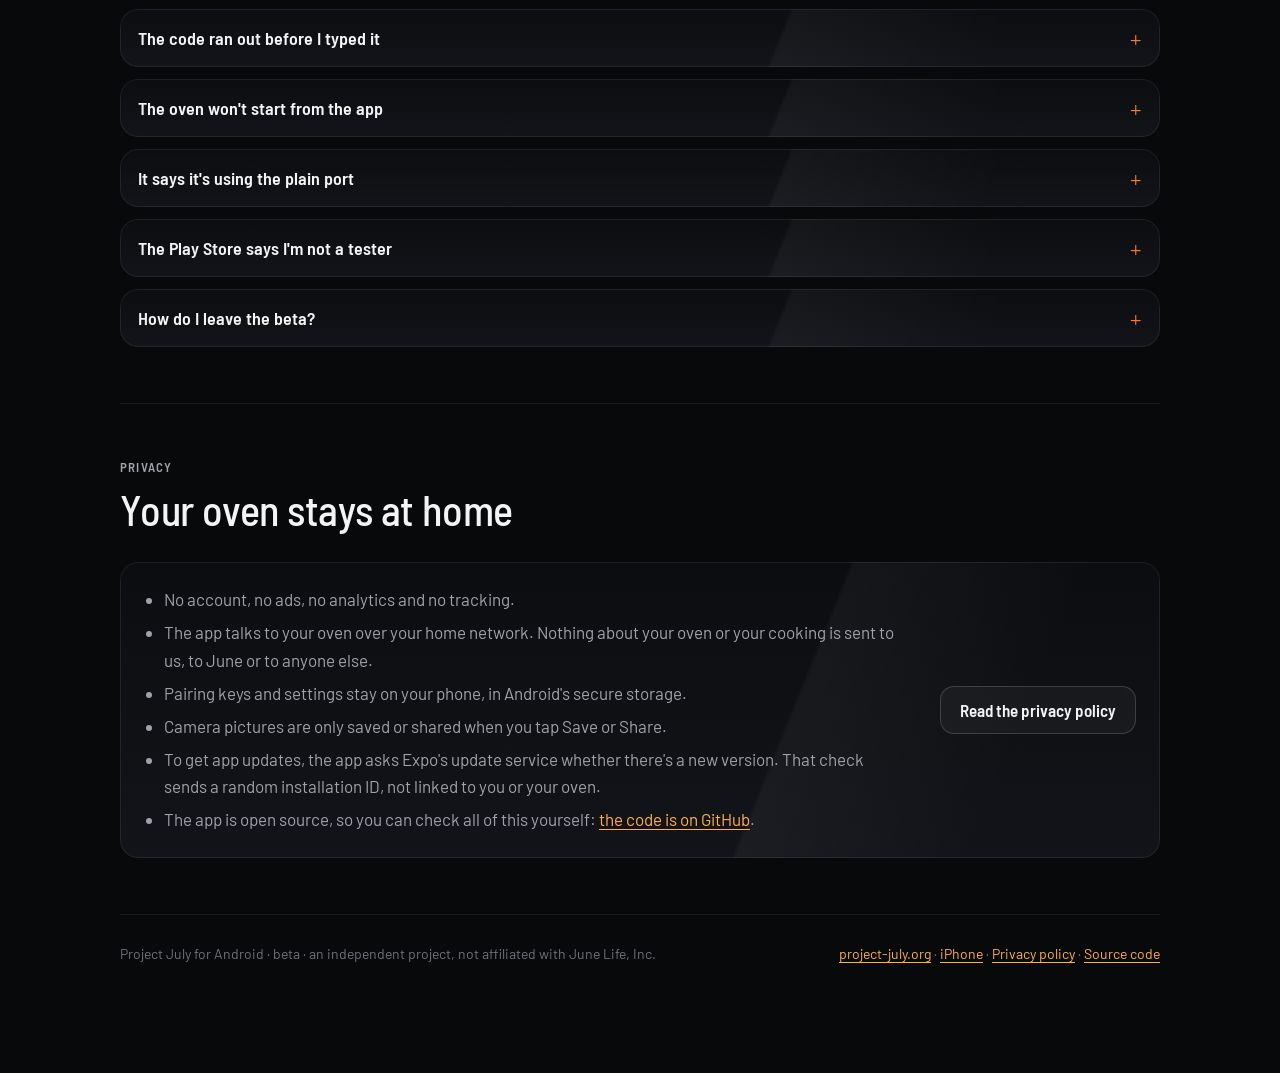
==== commit 77328d8a: "Polish the home page and rebuild the clients page as Apps Home page - Android beta: three numbered s" ====
--- a/public/android/index.html
+++ b/public/android/index.html
@@ -67,13 +67,13 @@
     <!-- Closed beta: all three links, in this order. Once the app is in open testing
          or production, replace the steps, buttons and note with only the store link. -->
     <ol class="steps">
-      <li class="glass"><b>Join the beta group</b><span>Open <a href="https://groups.google.com/g/prj-july-beta">Project July Beta</a> on Google Groups and select <b>Join group</b>.</span></li>
+      <li class="glass"><b>Join the beta group</b><span>Open <a href="https://groups.google.com/g/prj-july-beta/about">Project July Beta</a> on Google Groups and select <b>Join group</b>.</span></li>
       <li class="glass"><b>Become a tester</b><span>Open the <a href="https://play.google.com/apps/testing/org.projectjuly.oven">testing page</a> on Google Play and select <b>Become a tester</b>.</span></li>
       <li class="glass"><b>Install</b><span>Open <a href="https://play.google.com/store/apps/details?id=org.projectjuly.oven">Project July on Google Play</a> and install it.</span></li>
       <li class="glass"><b>Try it, then tell us</b><span>No oven yet? Tap <b>Try the demo</b> first in the app. Then <a href="#setup">set it up</a> with your oven, and report anything odd in the group.</span></li>
     </ol>
     <div class="btns">
-      <a class="btn" href="https://groups.google.com/g/prj-july-beta">1. Join the beta group</a>
+      <a class="btn" href="https://groups.google.com/g/prj-july-beta/about">1. Join the beta group</a>
       <a class="btn ghost" href="https://play.google.com/apps/testing/org.projectjuly.oven">2. Become a tester</a>
       <a class="btn ghost" href="https://play.google.com/store/apps/details?id=org.projectjuly.oven">3. Install</a>
     </div>
@@ -97,8 +97,8 @@
       </ul>
       <div class="prose">
         <p>No oven yet, or just curious? Tap <b>Try the demo first</b> on the welcome screen. The demo oven is simulated and always labelled <b>Demo</b>, and nothing is sent to a real oven.</p>
-        <p>Already use Home Assistant? The <a href="../card/">July Oven card</a> gives you the same controls on your dashboard, and both can be used at once.</p>
-        <p class="note cool" style="font-size:15px"><svg viewBox="0 0 24 24" fill="none" stroke="currentColor" stroke-width="2" stroke-linecap="round" aria-hidden="true"><circle cx="12" cy="12" r="9"/><path d="M12 11v6M12 7.5v.01"/></svg><span>This is a new app, not the patched June app that comes with the installer. That one is described on the <a href="../clients#android">clients page</a>.</span></p>
+        <p>Already use Home Assistant? The <a href="/clients/ha-card/">July Oven card</a> gives you the same controls on your dashboard, and both can be used at once.</p>
+        <p class="note cool" style="font-size:15px"><svg viewBox="0 0 24 24" fill="none" stroke="currentColor" stroke-width="2" stroke-linecap="round" aria-hidden="true"><circle cx="12" cy="12" r="9"/><path d="M12 11v6M12 7.5v.01"/></svg><span>This is a new app, not the patched June app that comes with the installer. That one is described on the <a href="../clients#june-app">apps page</a>.</span></p>
       </div>
     </div>
   </section>
@@ -199,12 +199,12 @@
     <div class="sec-head">
       <div class="lab">Help</div>
       <h2>When something looks off</h2>
-      <p>Not covered here? Ask in the <a href="https://groups.google.com/g/prj-july-beta">Project July Beta</a> group, where other testers and the developers can help. You can also email <a href="mailto:hello@project-july.org">hello@project-july.org</a>.</p>
+      <p>Not covered here? Ask in the <a href="https://groups.google.com/g/prj-july-beta/about">Project July Beta</a> group, where other testers and the developers can help. You can also email <a href="mailto:hello@project-july.org">hello@project-july.org</a>.</p>
     </div>
     <div class="faq">
       <details class="glass"><summary>The app doesn't find my oven</summary><div>
         <p>Check that the phone is on your home Wi‑Fi, not mobile data or a guest network, and that the oven shows it's connected. Then type the address yourself: <code>june.local</code>, or the oven's IP address from your router.</p>
-        <p>If the address works in the phone's browser (it opens june-local's status page) but not in the app, post in the <a href="https://groups.google.com/g/prj-july-beta">Project July Beta</a> group.</p>
+        <p>If the address works in the phone's browser (it opens june-local's status page) but not in the app, post in the <a href="https://groups.google.com/g/prj-july-beta/about">Project July Beta</a> group.</p>
       </div></details>
       <details class="glass"><summary>The code ran out before I typed it</summary><div>
         <p>Go back and start pairing again for a fresh code. Open the oven's <b>Connect</b> screen first, so it's ready when the code appears.</p>
@@ -221,7 +221,7 @@
         <p>The app couldn't check the oven's certificate. Commands are still signed and only paired phones are obeyed, but the link isn't encrypted. After a standard install, use <code>june.local</code> (or <code>june2.local</code>, <code>june3.local</code>) as the address instead of the IP. After a custom install, add <code>ca.crt</code> under <b>Settings › Connection › Home certificate</b>. Then check the connection again.</p>
       </div></details>
       <details class="glass"><summary>The Play Store says I'm not a tester</summary><div>
-        <p>Join <a href="https://groups.google.com/g/prj-july-beta">the beta group</a> with the Google account your phone uses, wait a few minutes, then open the <a href="https://play.google.com/apps/testing/org.projectjuly.oven">testing page</a> again and select <b>Become a tester</b>. If you have several Google accounts on the phone, switch to that one in the Play Store.</p>
+        <p>Join <a href="https://groups.google.com/g/prj-july-beta/about">the beta group</a> with the Google account your phone uses, wait a few minutes, then open the <a href="https://play.google.com/apps/testing/org.projectjuly.oven">testing page</a> again and select <b>Become a tester</b>. If you have several Google accounts on the phone, switch to that one in the Play Store.</p>
       </div></details>
       <details class="glass"><summary>How do I leave the beta?</summary><div>
         <p>On the <a href="https://play.google.com/apps/testing/org.projectjuly.oven">testing page</a>, select <b>Leave the program</b>, then uninstall the app. You can also leave the Google group.</p>
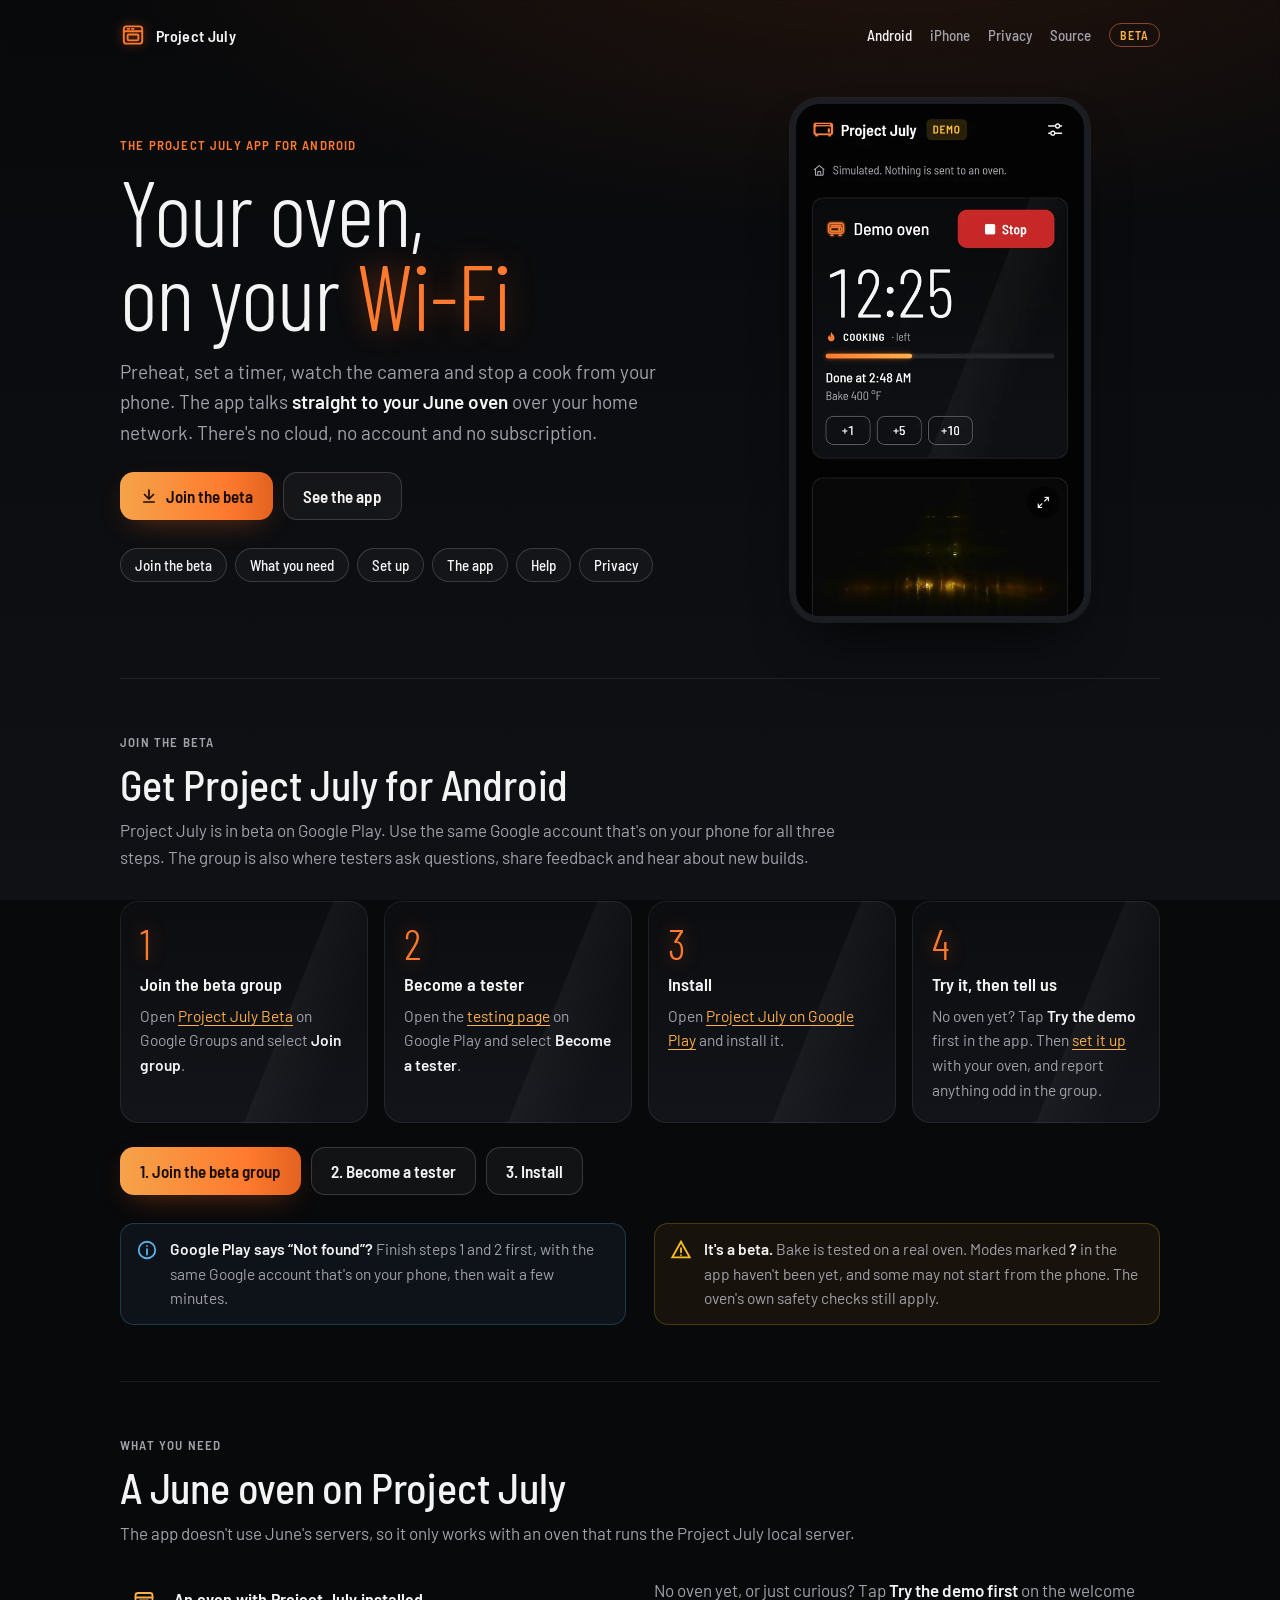
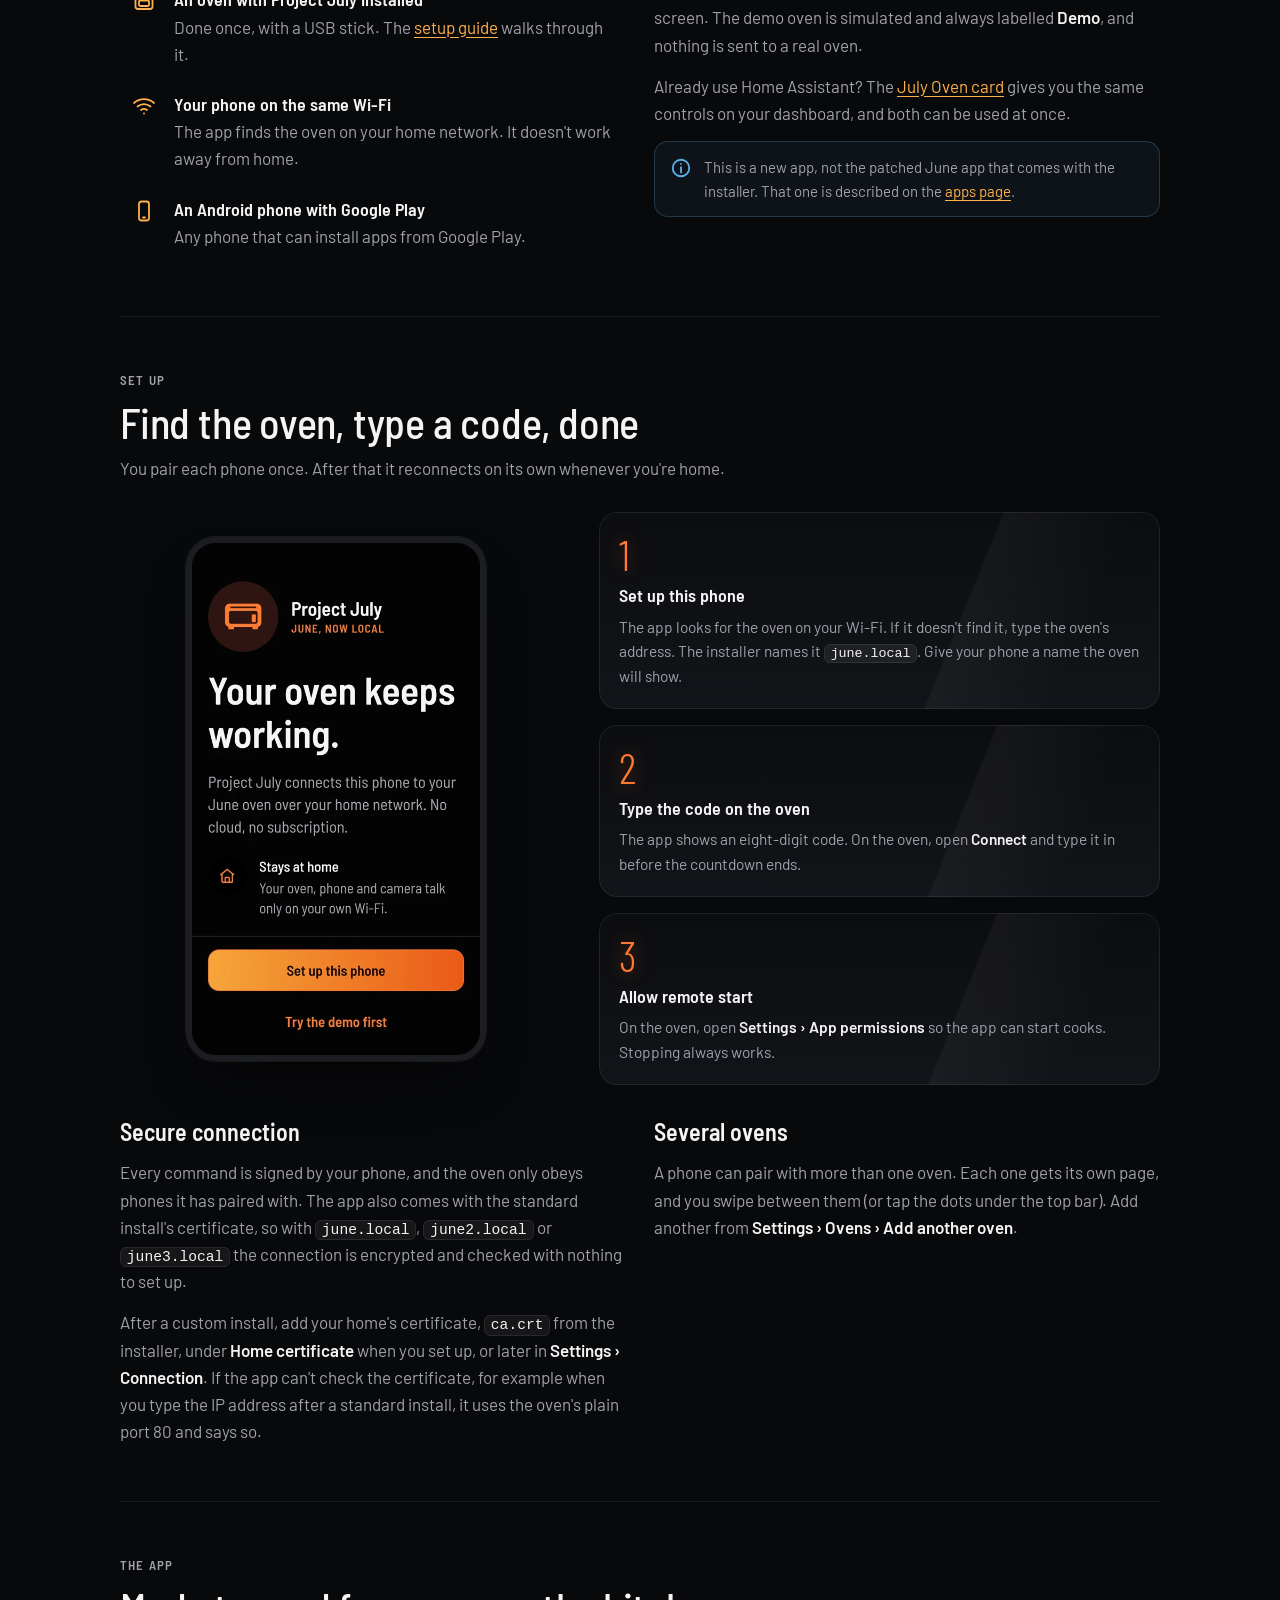
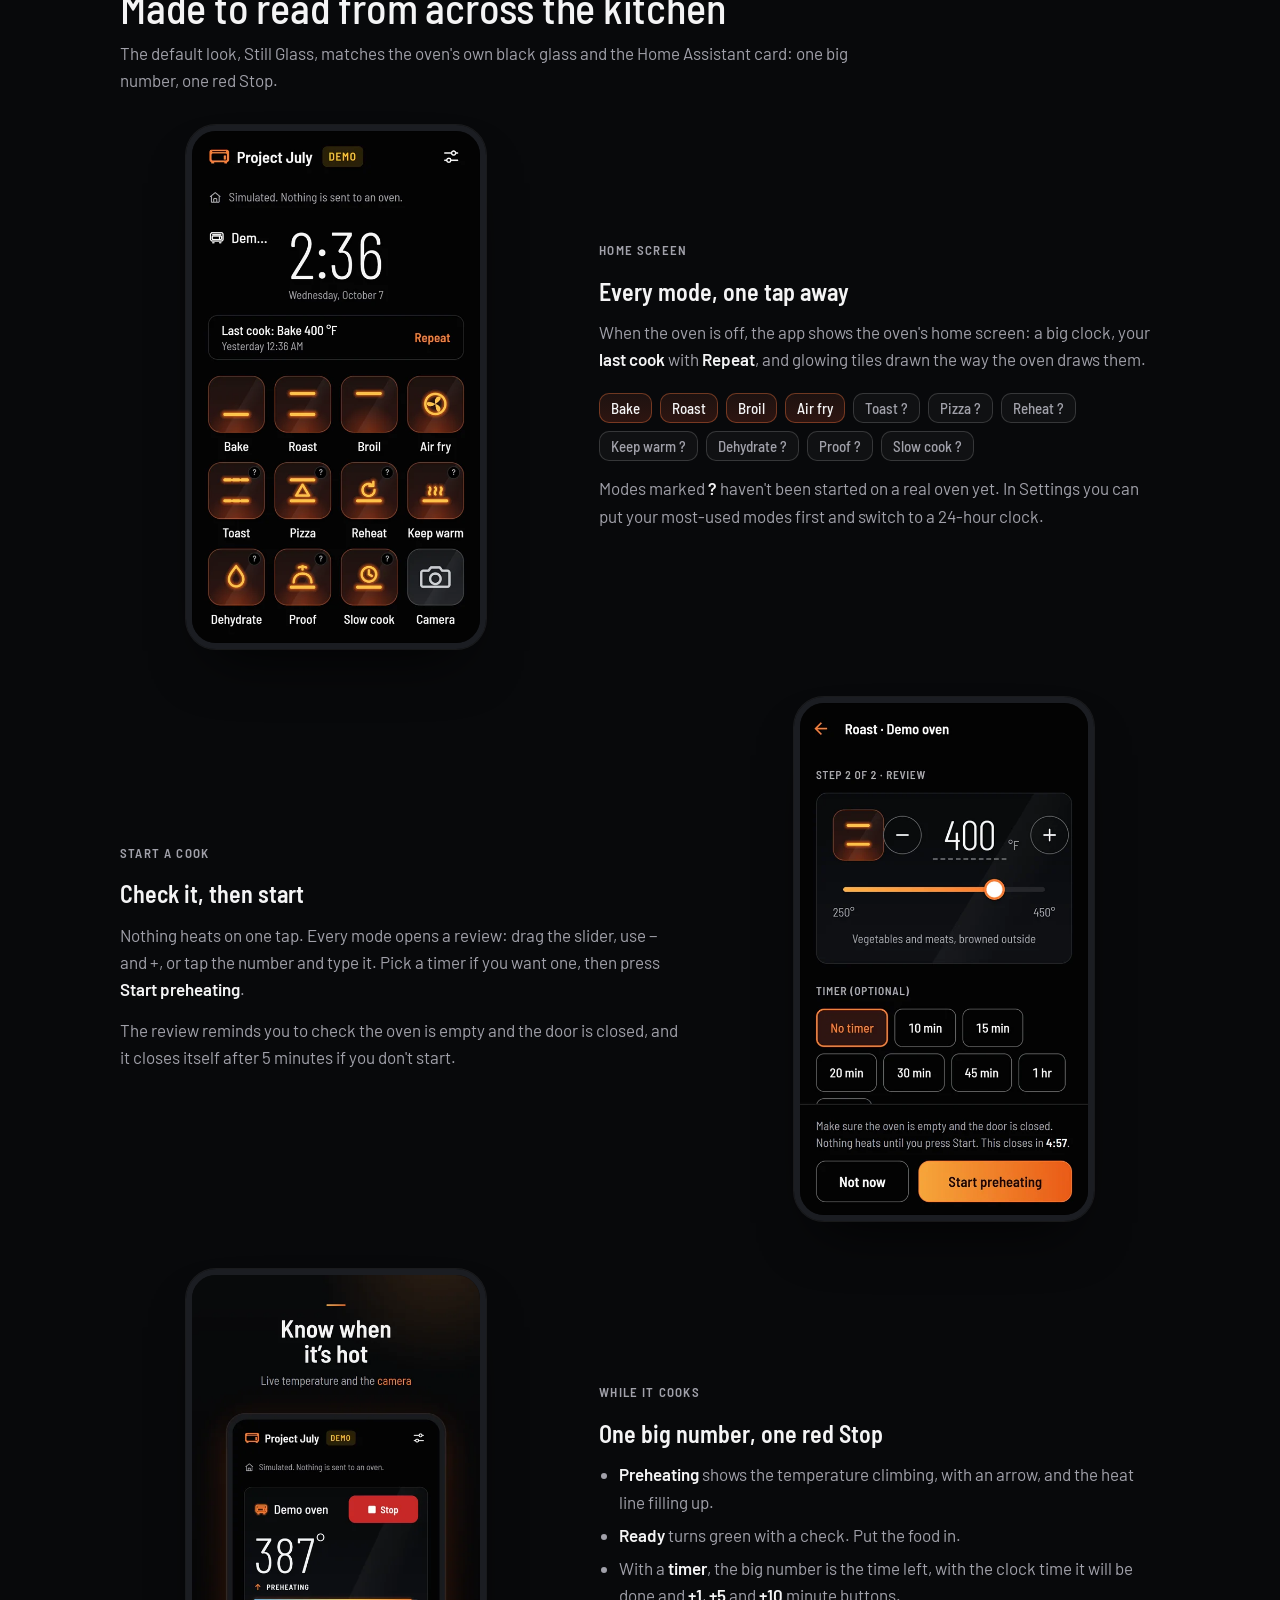
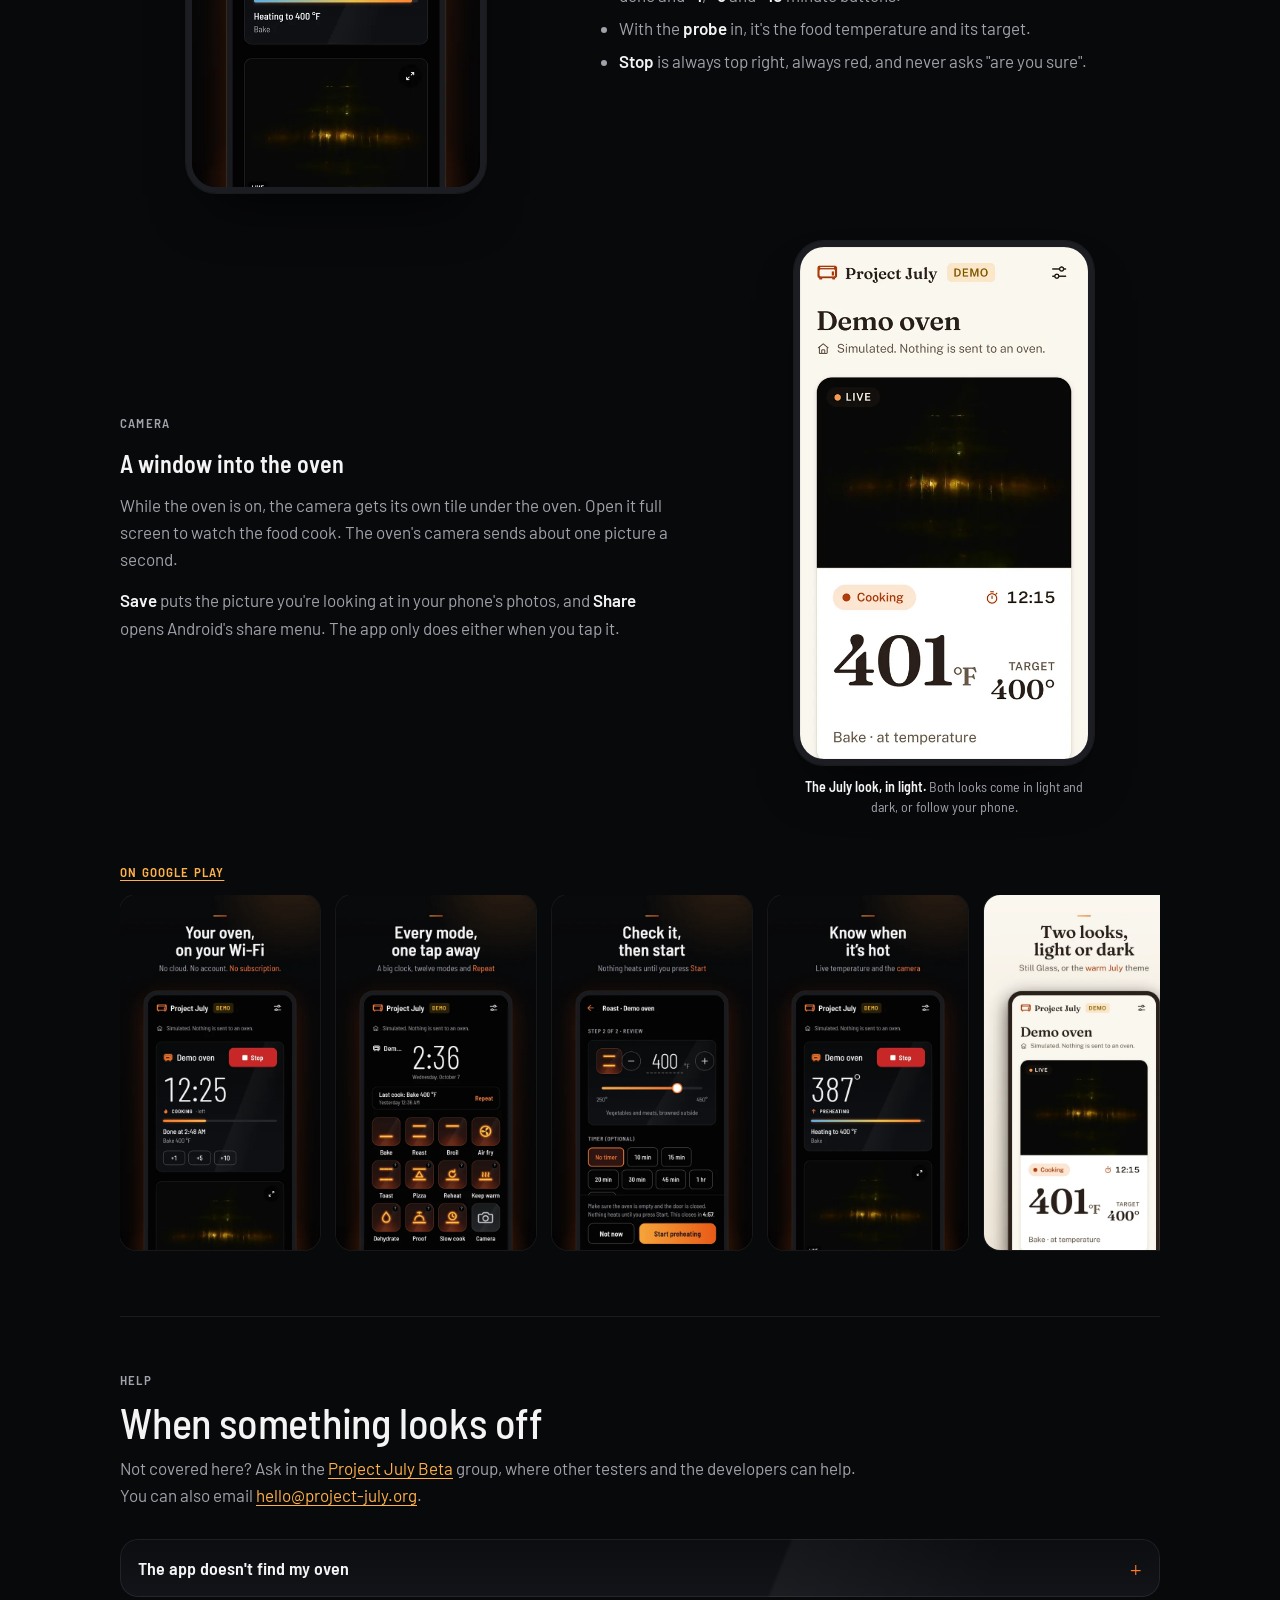
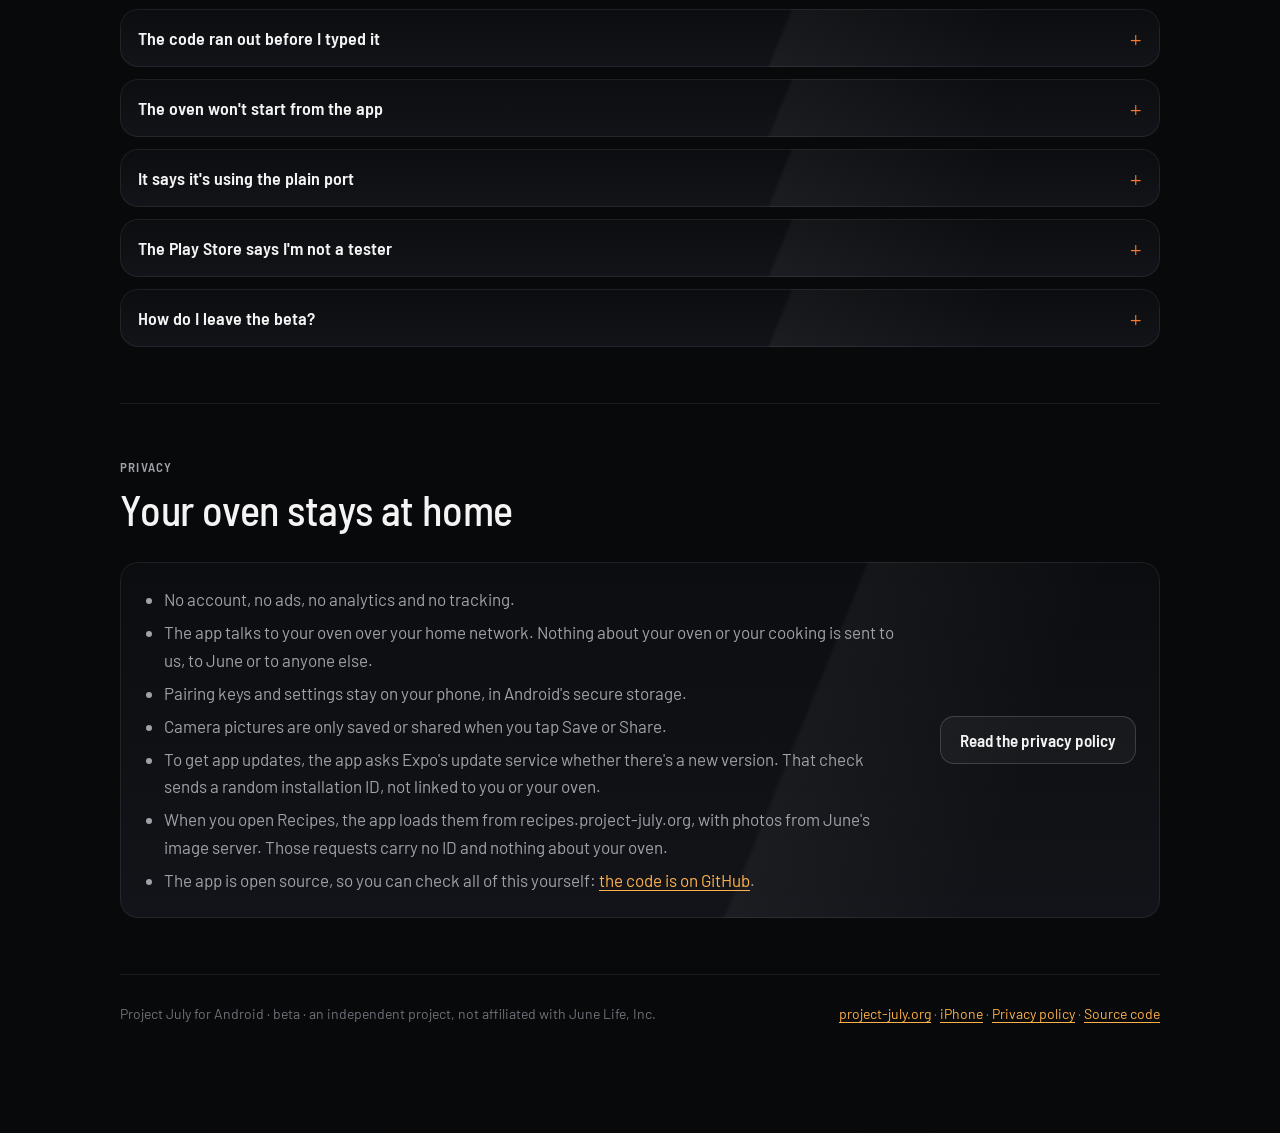
==== commit 9dcbcc02: "June Recipes wiki, faster 3D walkthrough, website privacy notes - recipes/: the community recipe wik" ====
--- a/public/android/index.html
+++ b/public/android/index.html
@@ -241,6 +241,7 @@
         <li>Pairing keys and settings stay on your phone, in Android's secure storage.</li>
         <li>Camera pictures are only saved or shared when you tap Save or Share.</li>
         <li>To get app updates, the app asks Expo's update service whether there's a new version. That check sends a random installation ID, not linked to you or your oven.</li>
+        <li>When you open Recipes, the app loads them from recipes.project-july.org, with photos from June's image server. Those requests carry no ID and nothing about your oven.</li>
         <li>The app is open source, so you can check all of this yourself: <a href="https://github.com/prj-july/project-july-app">the code is on GitHub</a>.</li>
       </ul>
       <a class="btn ghost" href="/clients/privacy">Read the privacy policy</a>
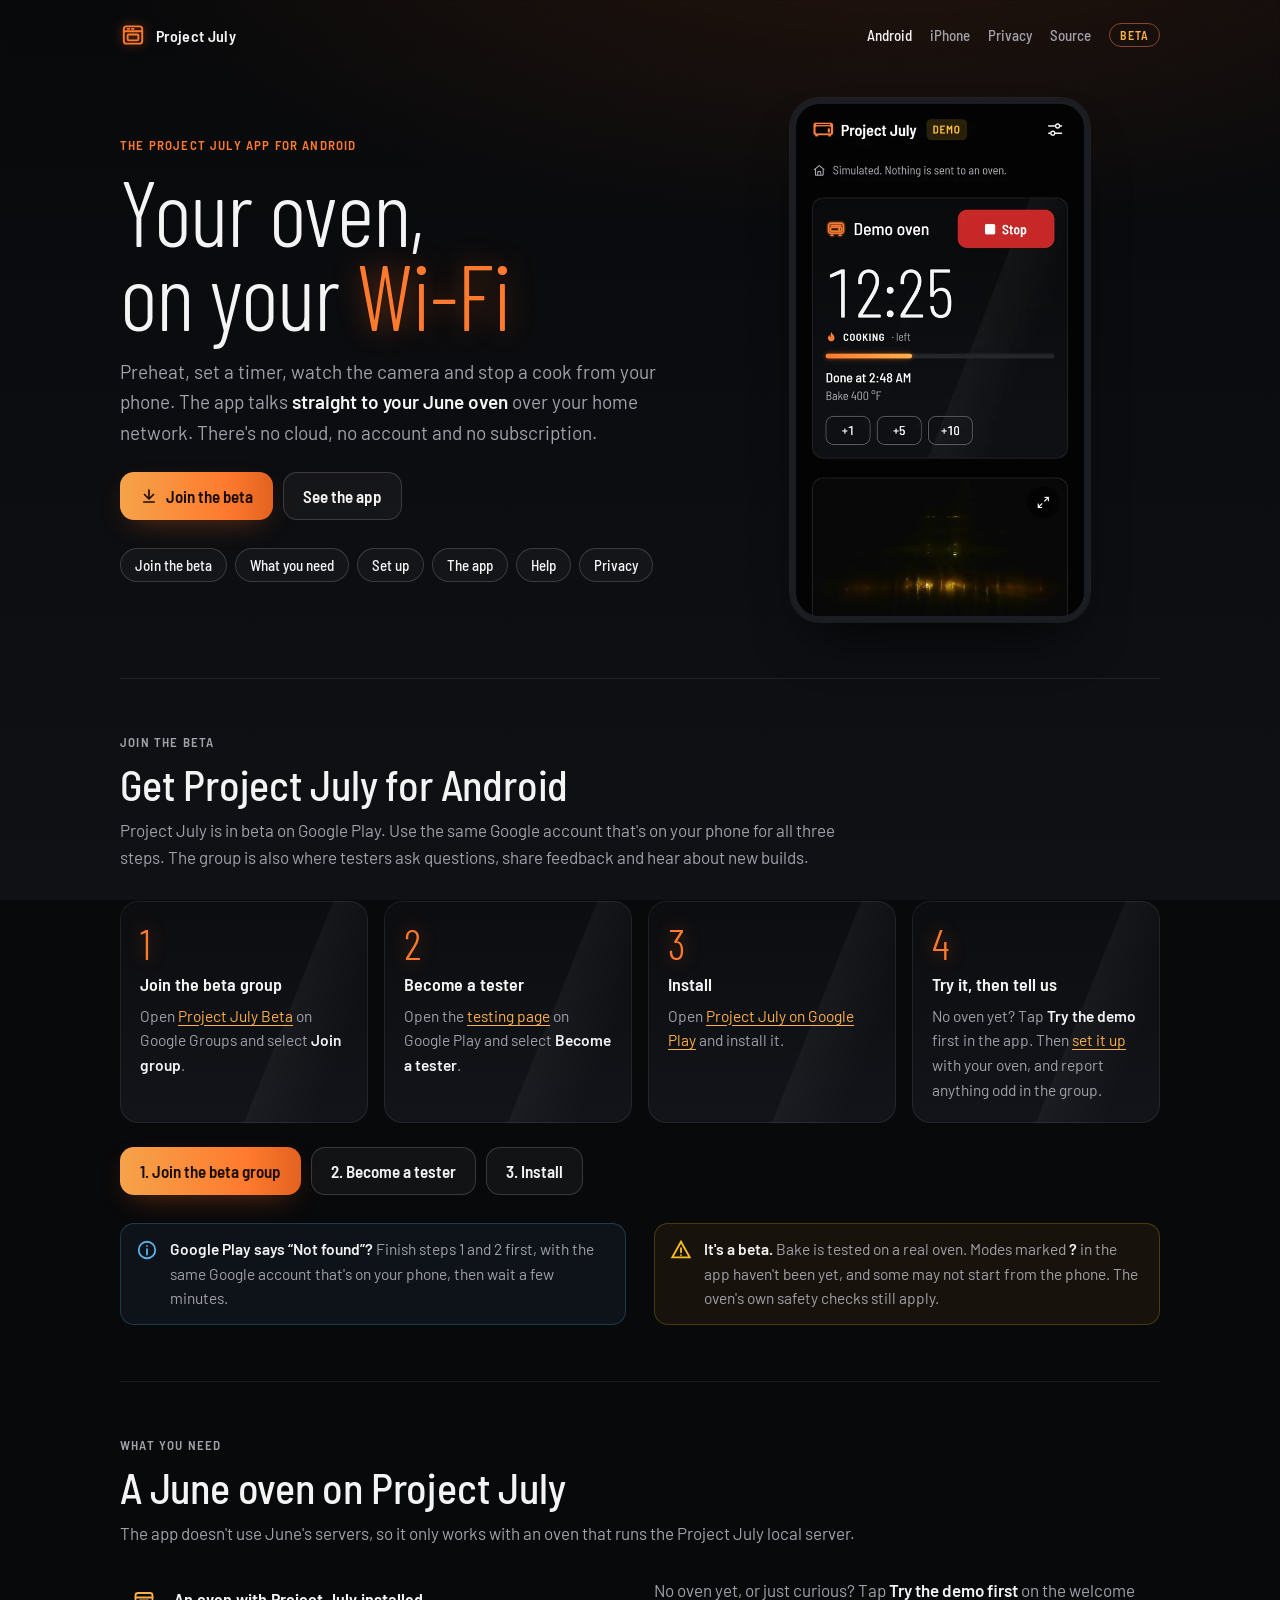
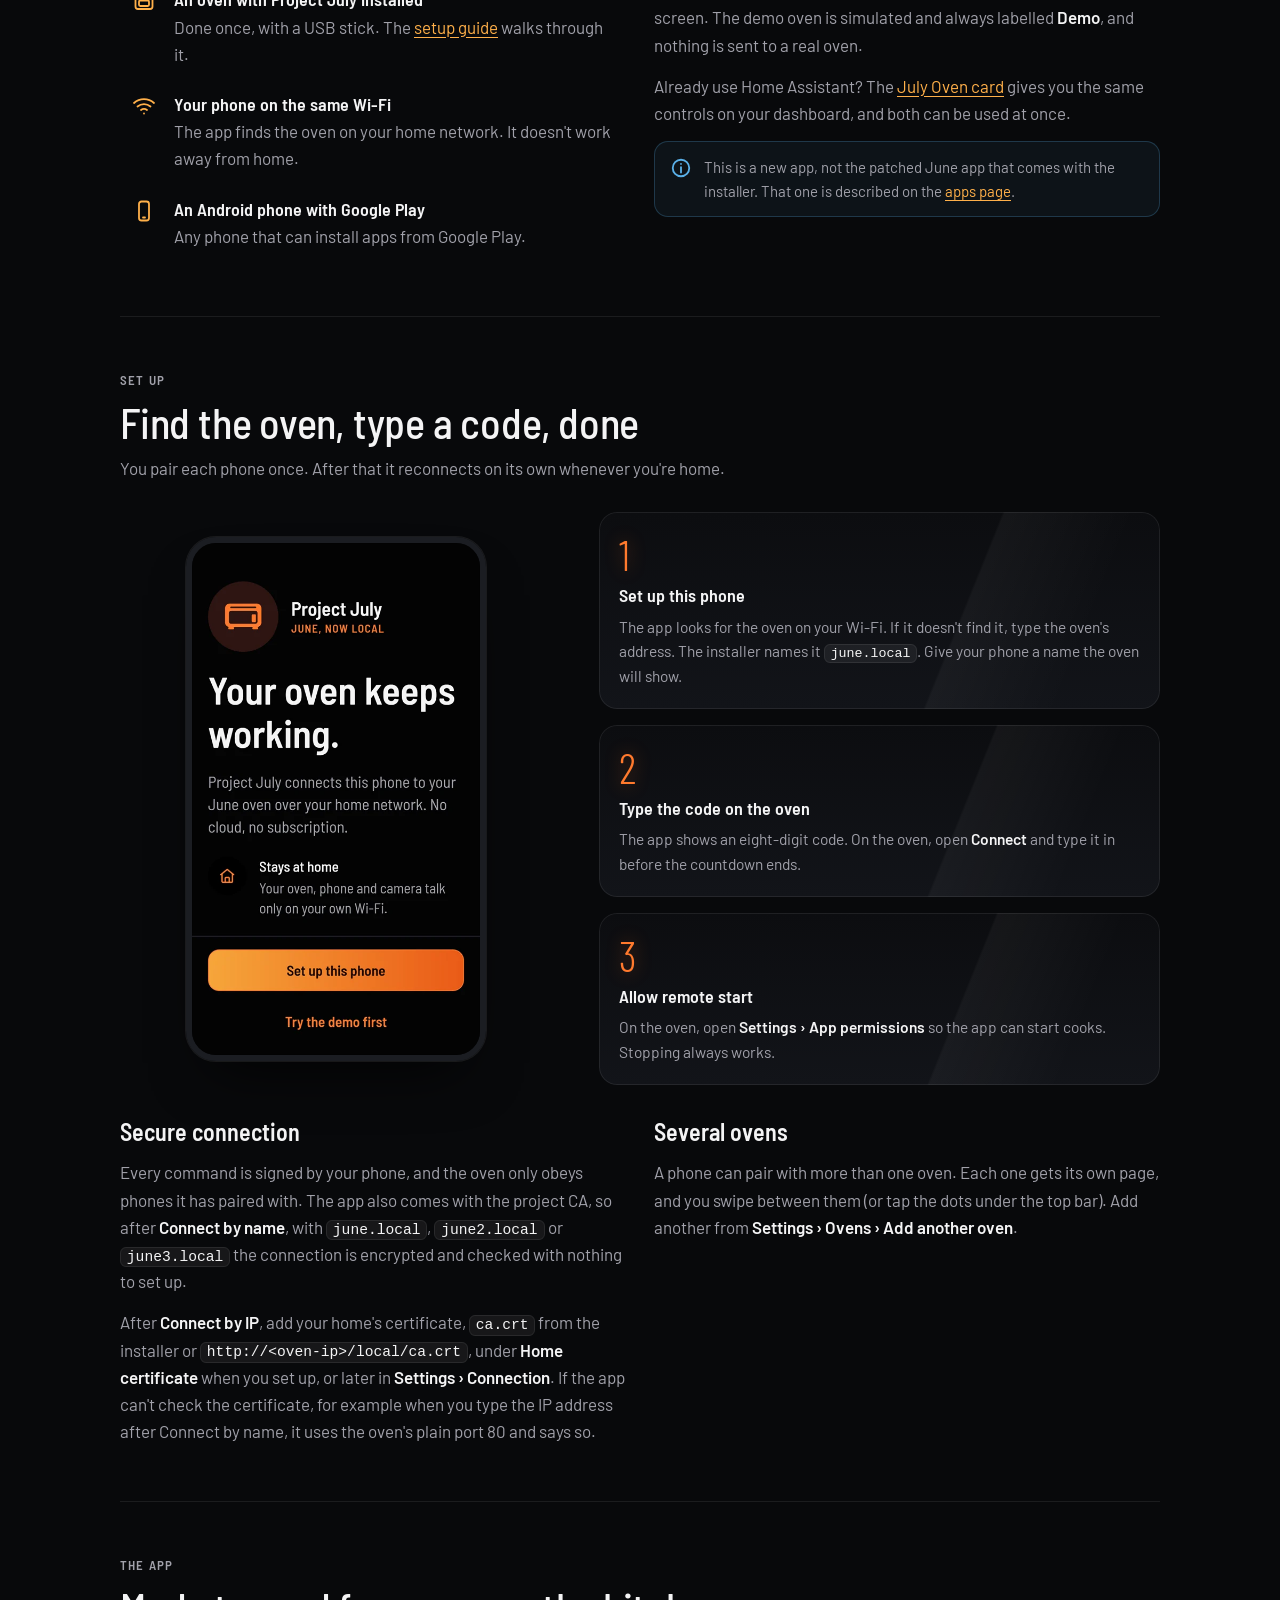
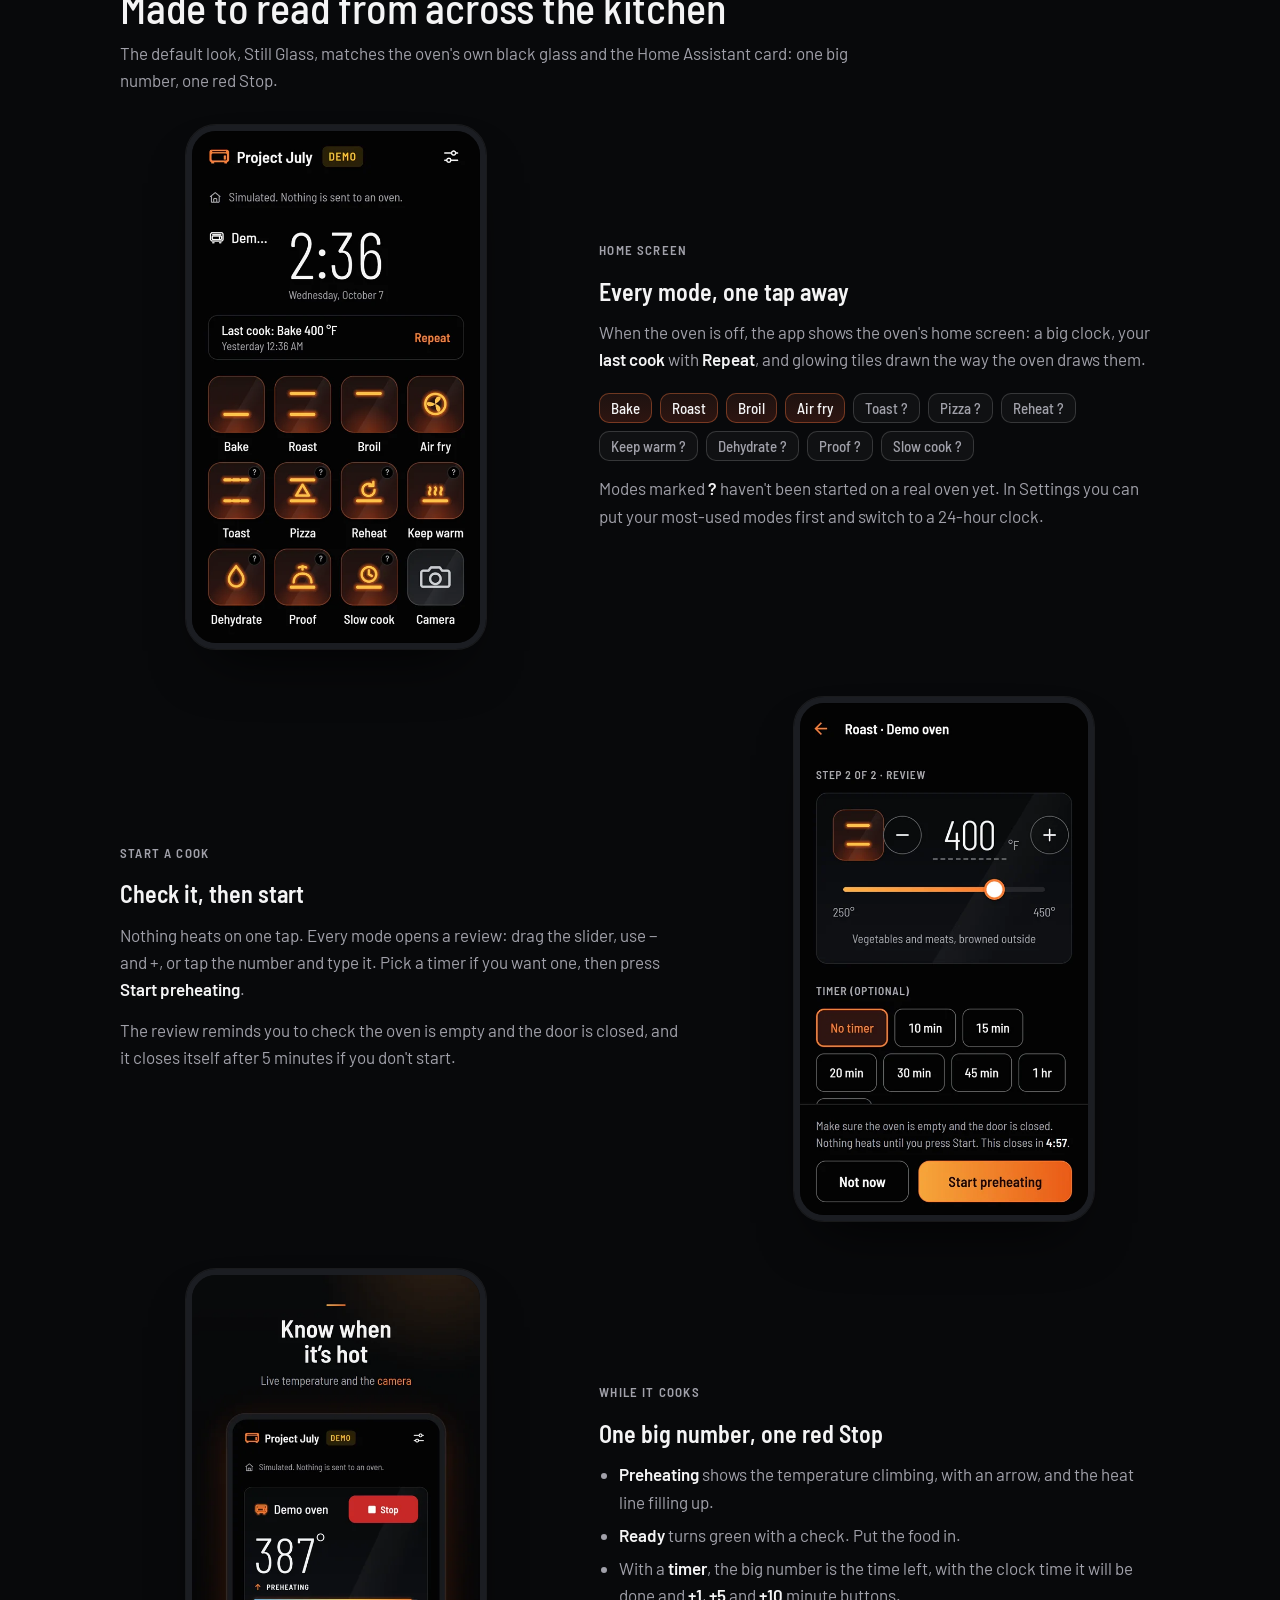
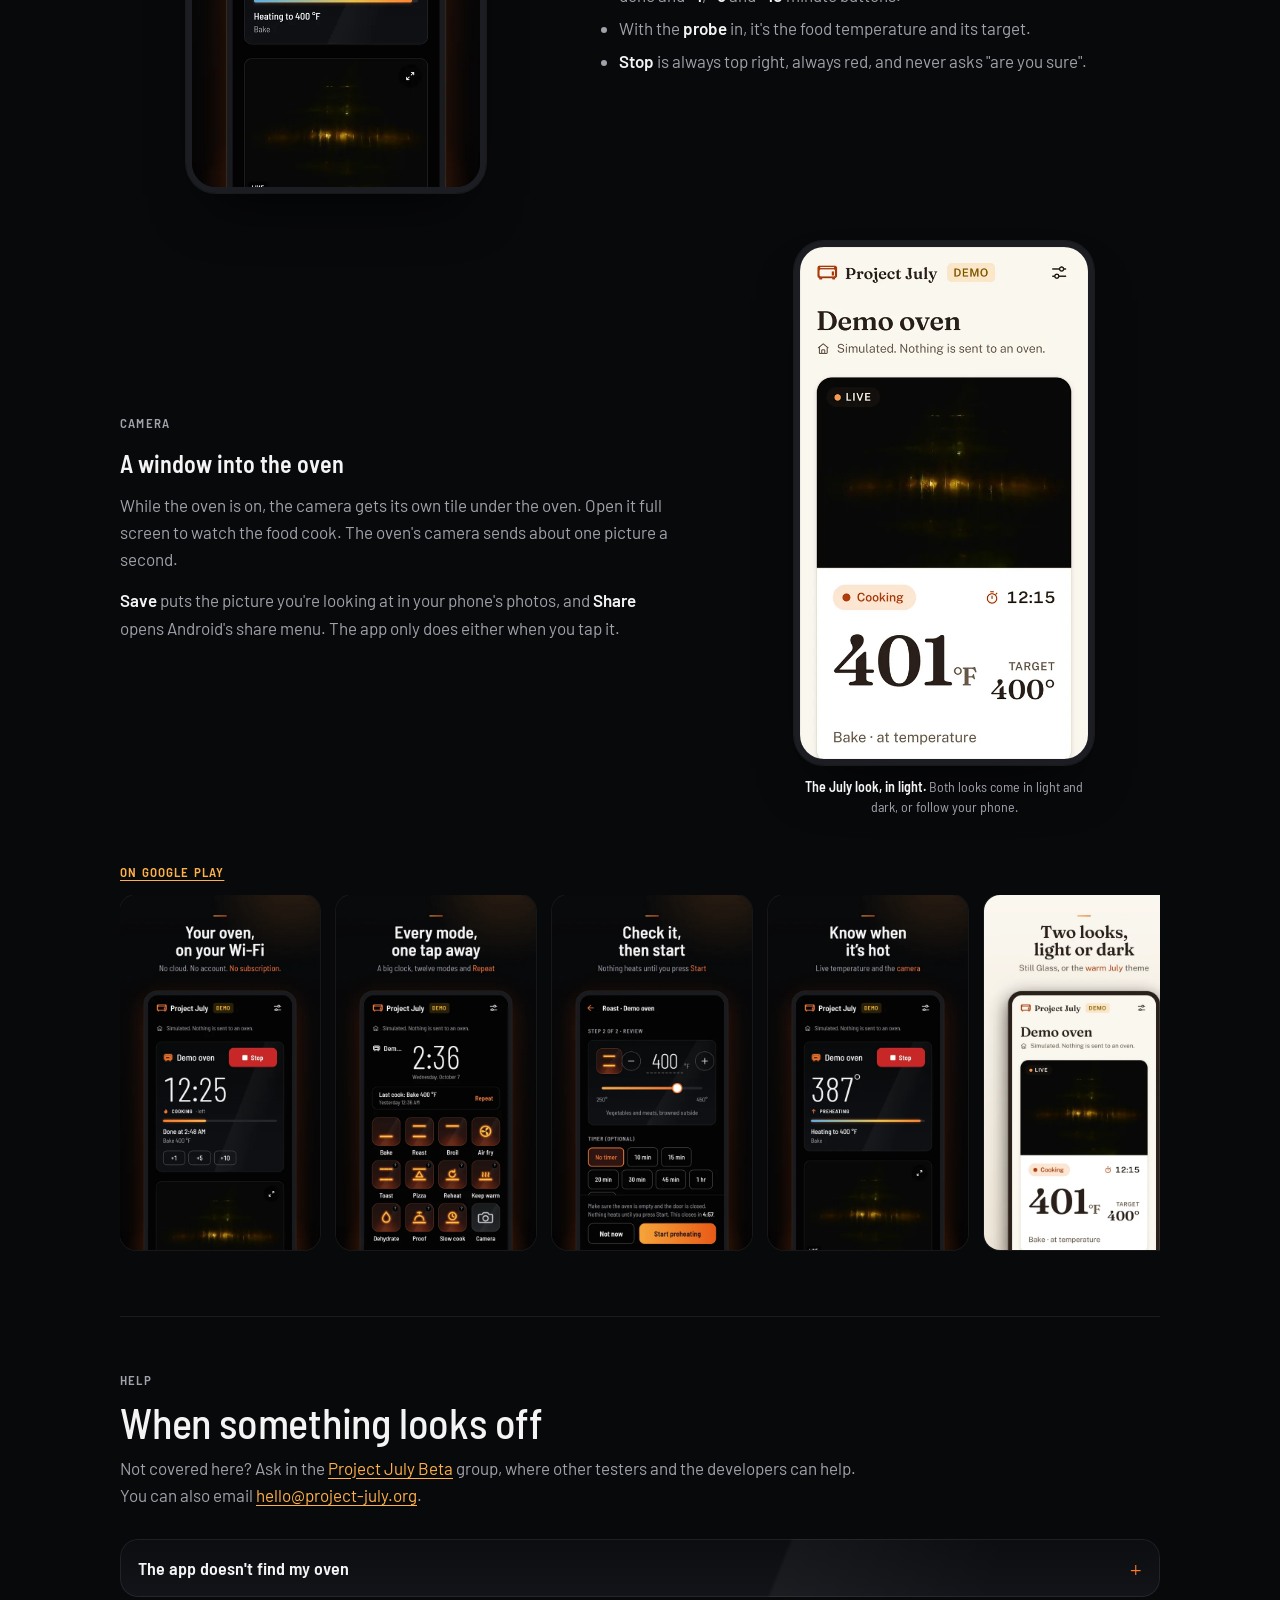
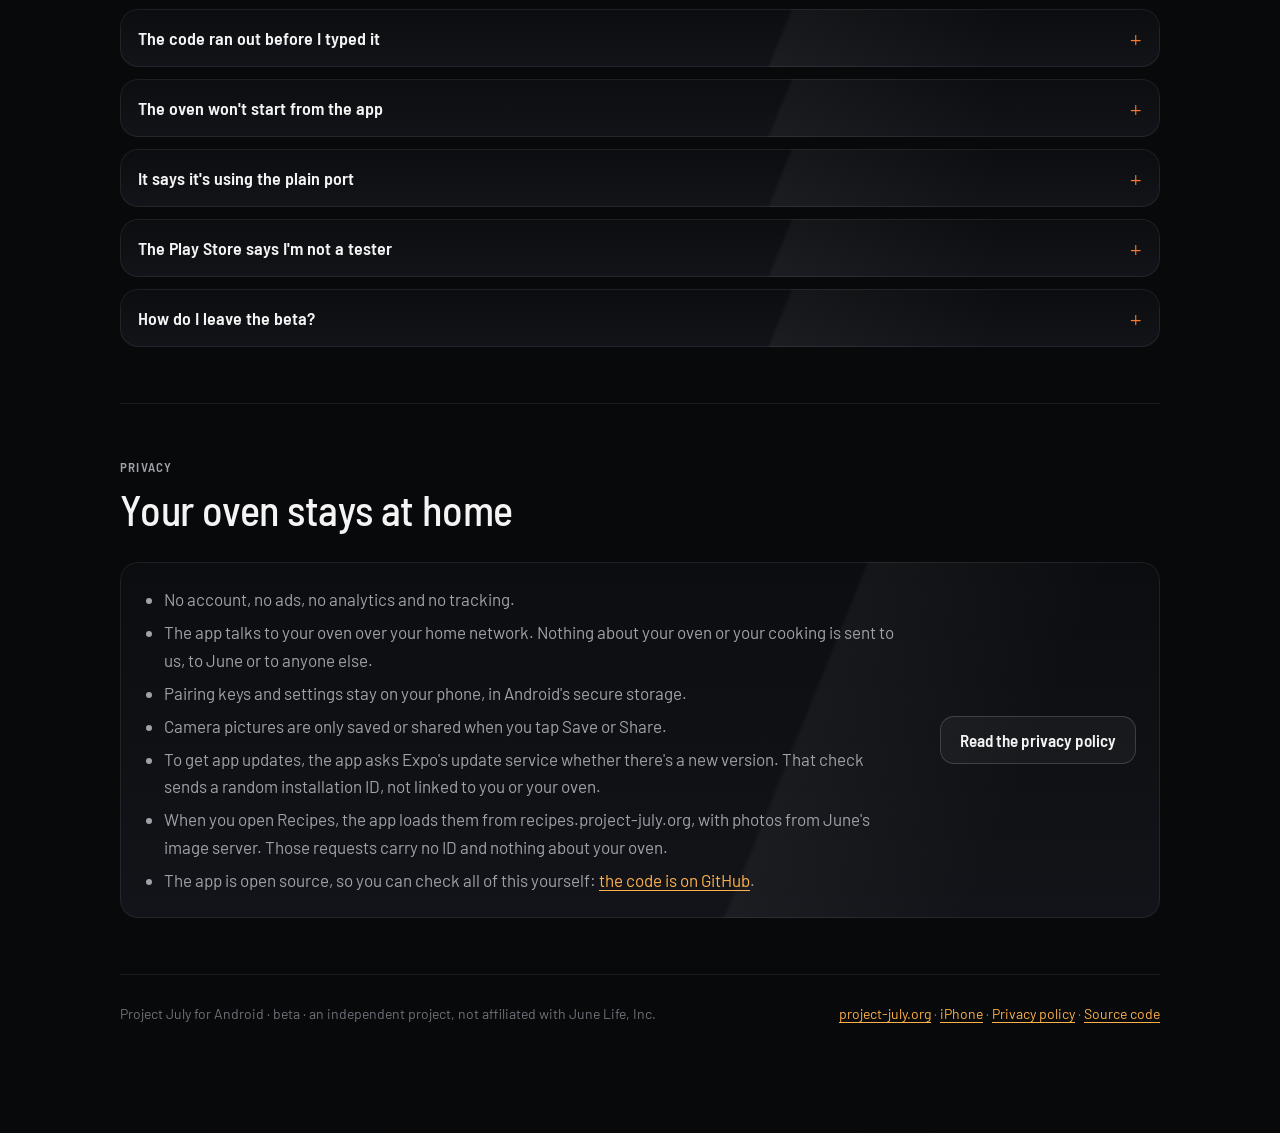
==== commit a2ef0025: "Installer 0.8: version, build and SHA, Connect by IP / Connect by name - Current build: 0.8, build 2" ====
--- a/public/android/index.html
+++ b/public/android/index.html
@@ -120,8 +120,8 @@
     <div class="two" style="margin-top:28px">
       <div class="prose">
         <h3>Secure connection</h3>
-        <p>Every command is signed by your phone, and the oven only obeys phones it has paired with. The app also comes with the standard install's certificate, so with <code>june.local</code>, <code>june2.local</code> or <code>june3.local</code> the connection is encrypted and checked with nothing to set up.</p>
-        <p>After a custom install, add your home's certificate, <code>ca.crt</code> from the installer, under <b>Home certificate</b> when you set up, or later in <b>Settings › Connection</b>. If the app can't check the certificate, for example when you type the IP address after a standard install, it uses the oven's plain port 80 and says so.</p>
+        <p>Every command is signed by your phone, and the oven only obeys phones it has paired with. The app also comes with the project CA, so after <b>Connect by name</b>, with <code>june.local</code>, <code>june2.local</code> or <code>june3.local</code> the connection is encrypted and checked with nothing to set up.</p>
+        <p>After <b>Connect by IP</b>, add your home's certificate, <code>ca.crt</code> from the installer or <code>http://&lt;oven-ip&gt;/local/ca.crt</code>, under <b>Home certificate</b> when you set up, or later in <b>Settings › Connection</b>. If the app can't check the certificate, for example when you type the IP address after Connect by name, it uses the oven's plain port 80 and says so.</p>
       </div>
       <div class="prose">
         <h3>Several ovens</h3>
@@ -218,7 +218,7 @@
         </ul>
       </div></details>
       <details class="glass"><summary>It says it's using the plain port</summary><div>
-        <p>The app couldn't check the oven's certificate. Commands are still signed and only paired phones are obeyed, but the link isn't encrypted. After a standard install, use <code>june.local</code> (or <code>june2.local</code>, <code>june3.local</code>) as the address instead of the IP. After a custom install, add <code>ca.crt</code> under <b>Settings › Connection › Home certificate</b>. Then check the connection again.</p>
+        <p>The app couldn't check the oven's certificate. Commands are still signed and only paired phones are obeyed, but the link isn't encrypted. After Connect by name, use <code>june.local</code> (or <code>june2.local</code>, <code>june3.local</code>) as the address instead of the IP. After Connect by IP, add <code>ca.crt</code> under <b>Settings › Connection › Home certificate</b>. Then check the connection again.</p>
       </div></details>
       <details class="glass"><summary>The Play Store says I'm not a tester</summary><div>
         <p>Join <a href="https://groups.google.com/g/prj-july-beta/about">the beta group</a> with the Google account your phone uses, wait a few minutes, then open the <a href="https://play.google.com/apps/testing/org.projectjuly.oven">testing page</a> again and select <b>Become a tester</b>. If you have several Google accounts on the phone, switch to that one in the Play Store.</p>
